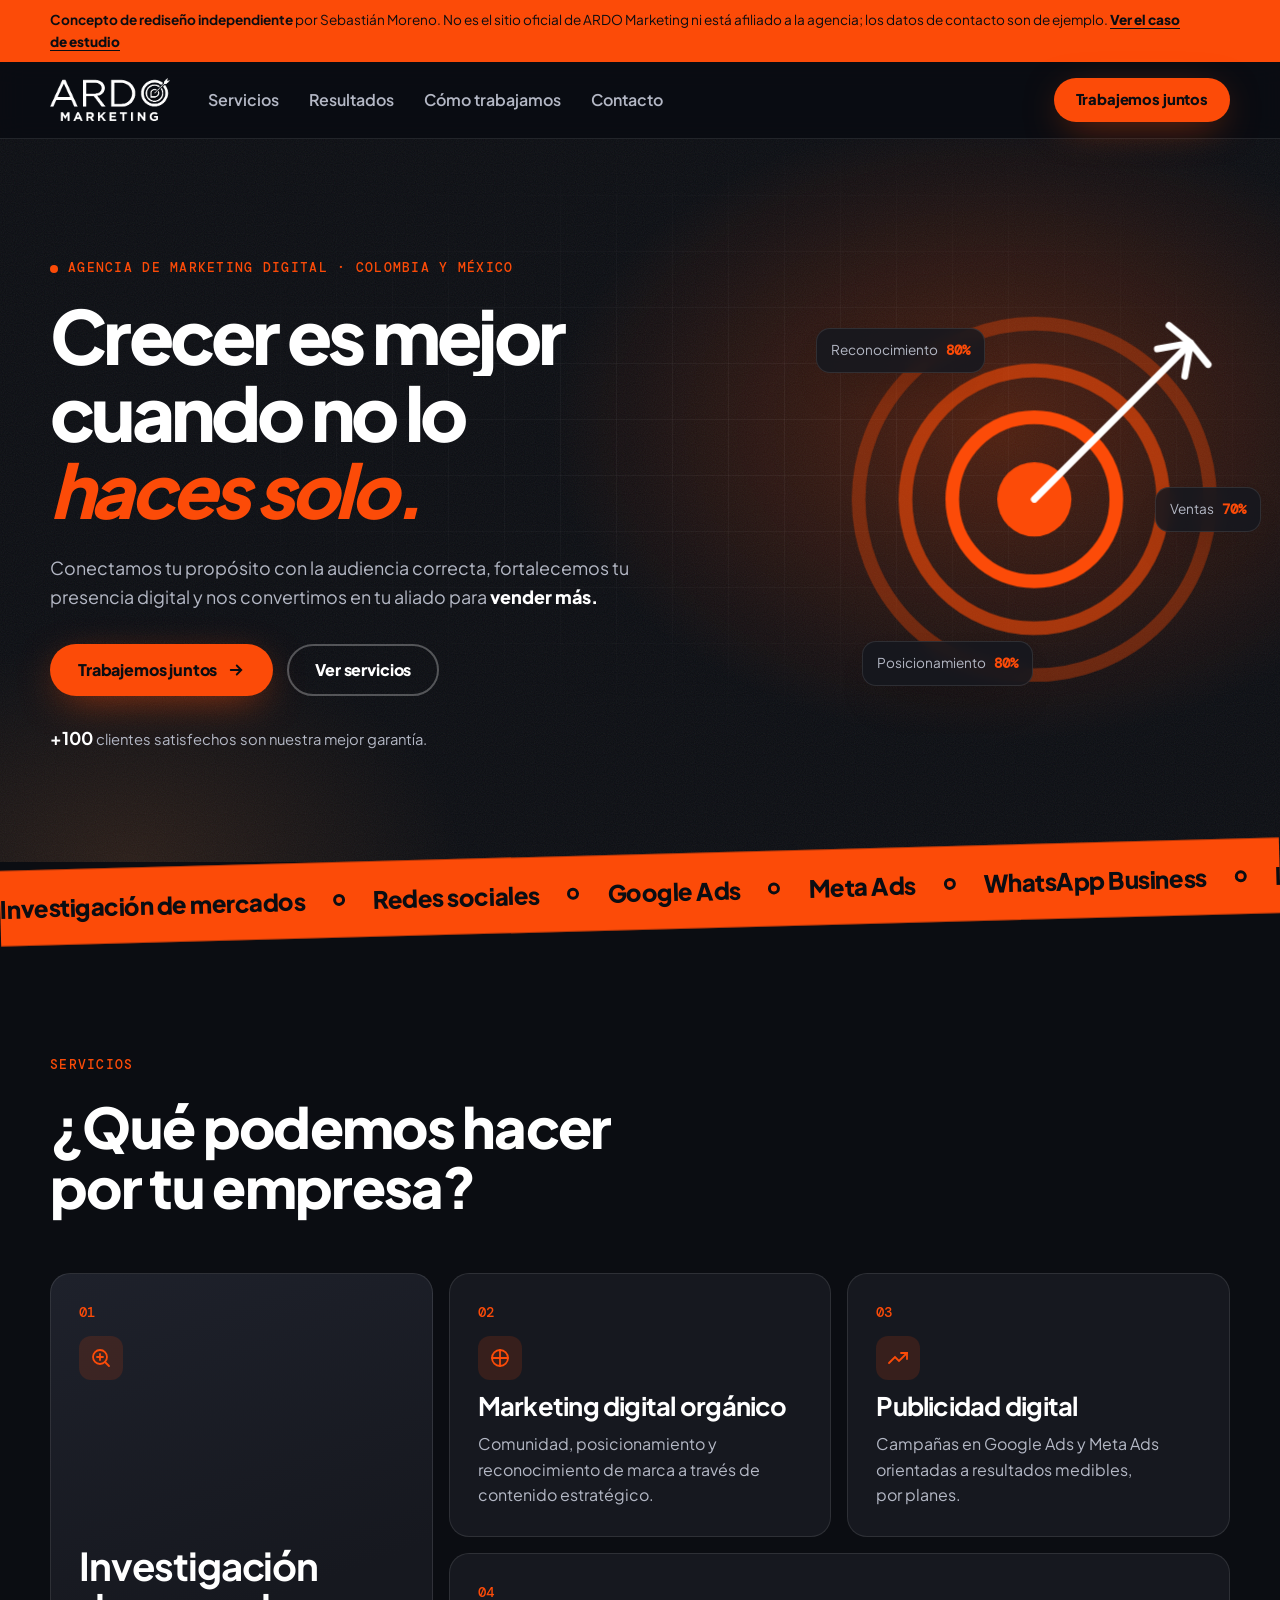
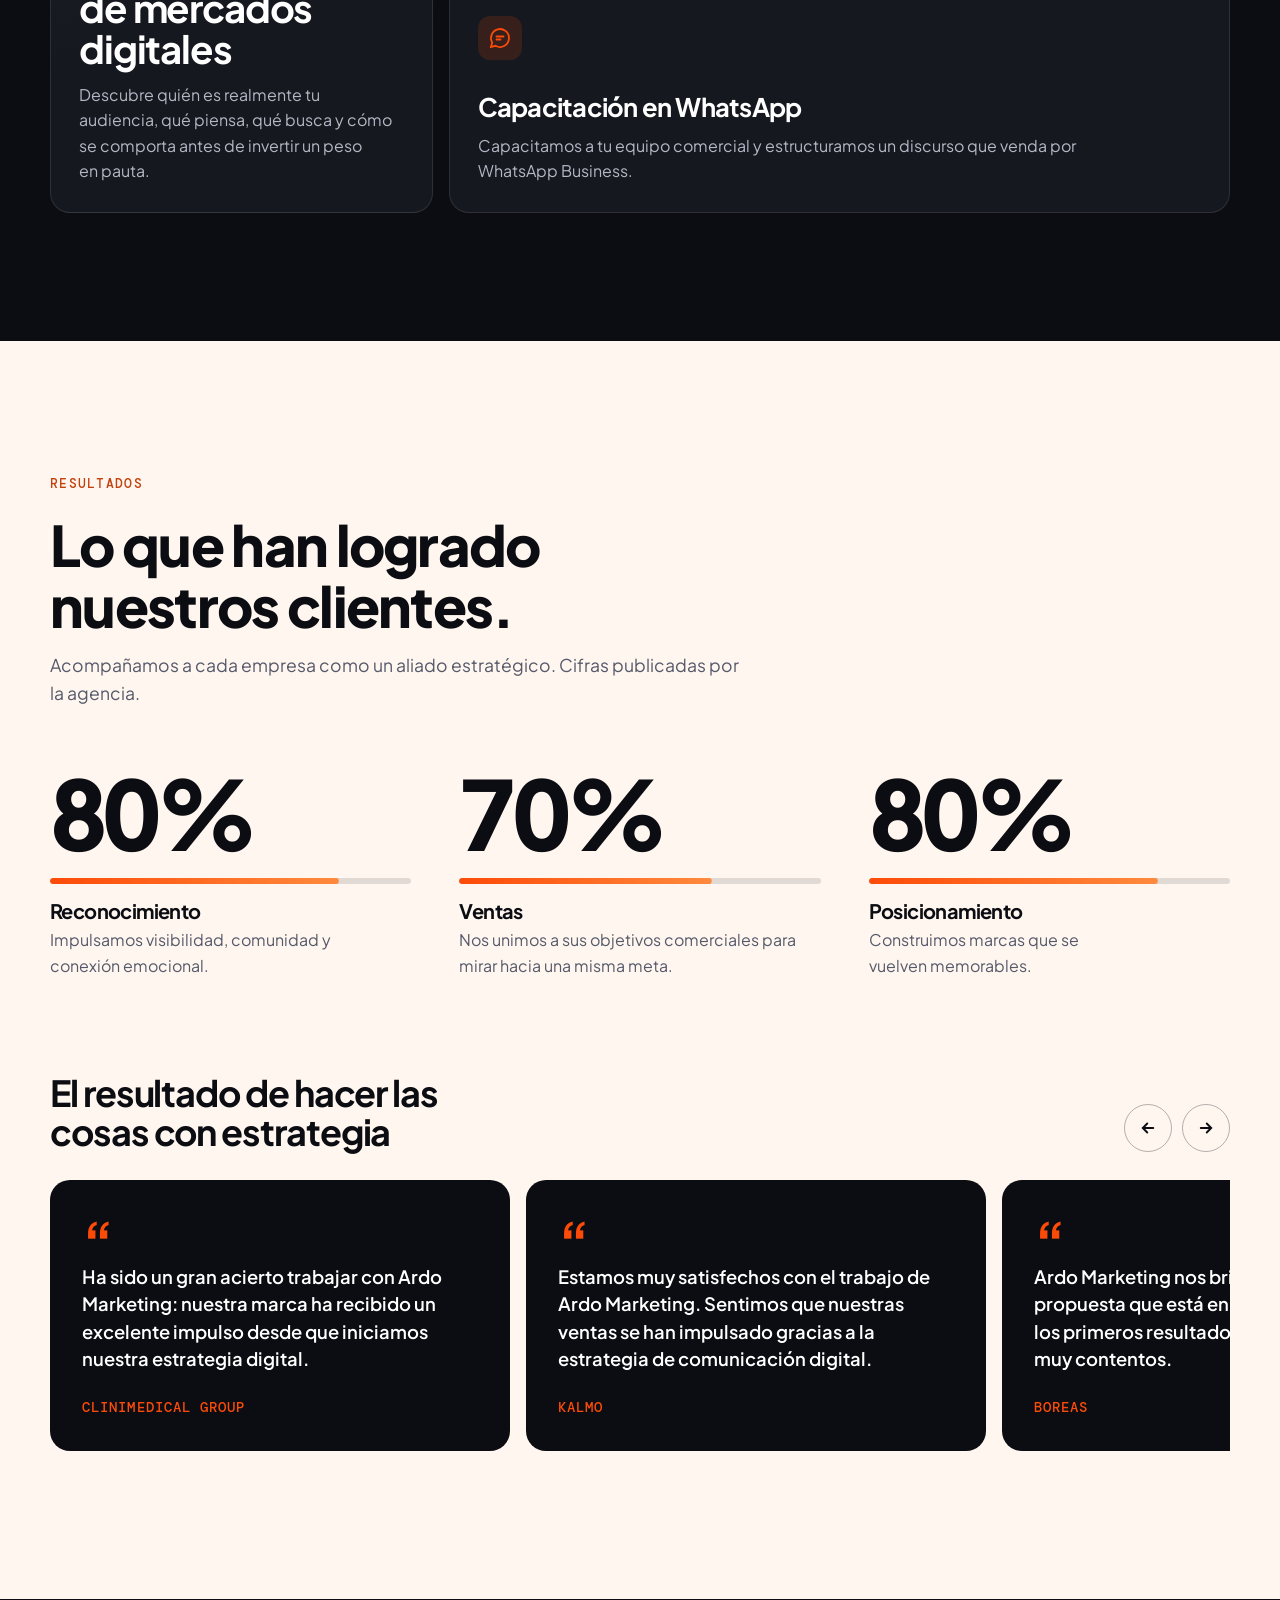
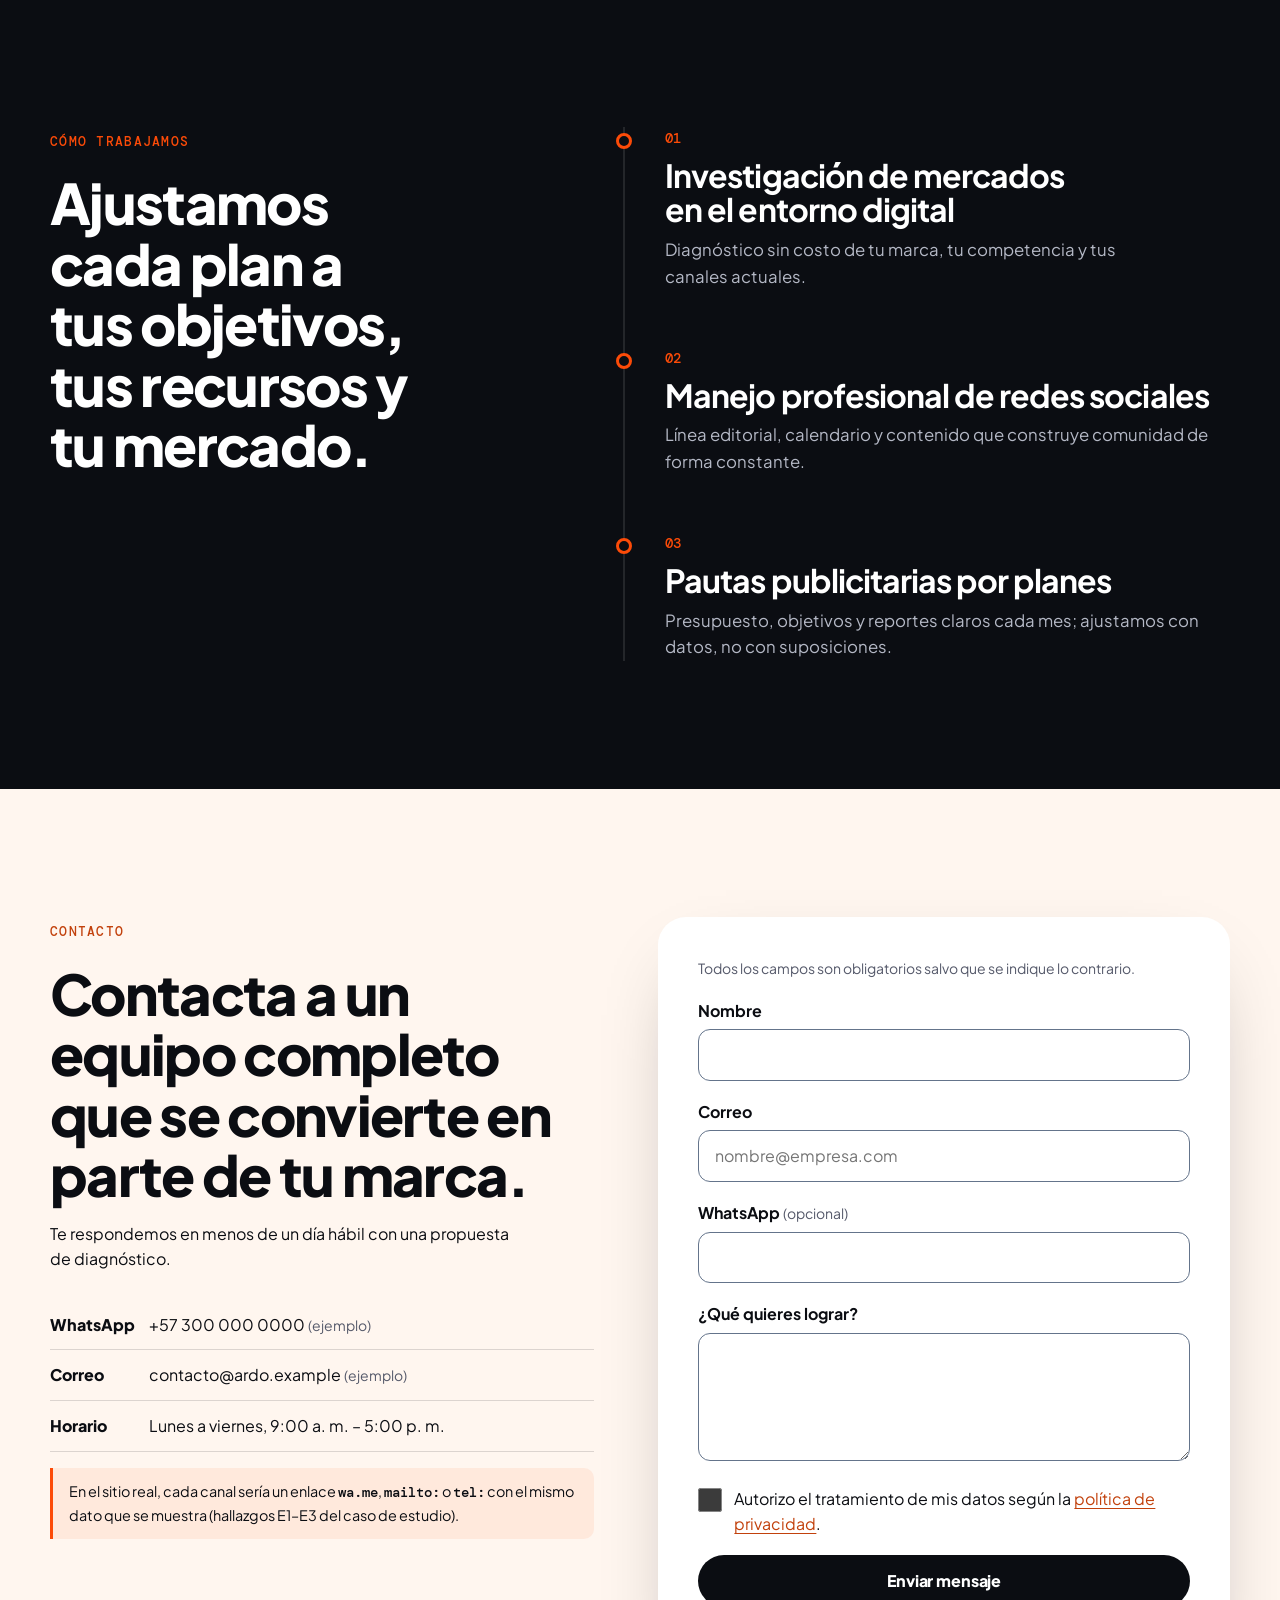
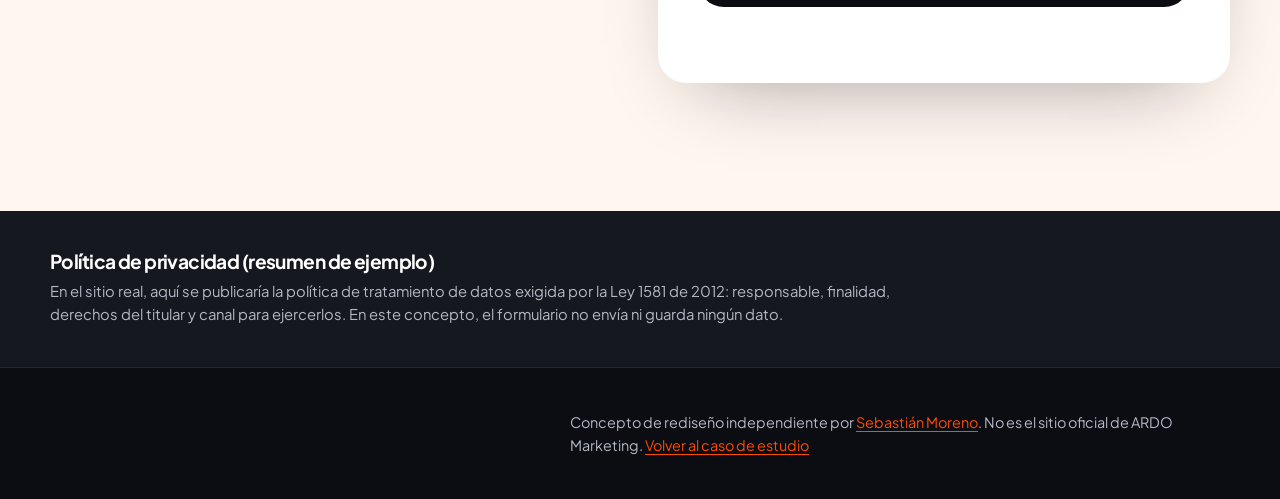
==== ardo-rediseno/index.html @ d3f02a5a "feat: concepto de rediseño de ARDO Marketing con movimiento e interacciones Nueva página ardo-redise" ====
<!DOCTYPE html>
<html lang="es">
<head>
  <meta charset="UTF-8">
  <meta http-equiv="Content-Security-Policy" content="default-src 'self'; script-src 'self'; style-src 'self'; img-src 'self' data:; font-src 'self'; connect-src 'self'; form-action 'none'; object-src 'none'; base-uri 'self'; upgrade-insecure-requests">
  <meta name="viewport" content="width=device-width, initial-scale=1.0">
  <!-- Concepto de portafolio: no debe aparecer en buscadores como si fuera el sitio de la agencia -->
  <meta name="robots" content="noindex, nofollow">
  <meta name="description" content="Concepto de rediseño independiente de la home de ARDO Marketing, creado por Sebastián Moreno como caso de estudio de conversión, móvil y accesibilidad. No es el sitio oficial.">
  <meta name="theme-color" content="#0b0d12">
  <meta name="color-scheme" content="dark">
  <title>Concepto de rediseño · ARDO Marketing — caso de estudio</title>
  <link rel="icon" href="data:image/svg+xml,%3Csvg xmlns='http://www.w3.org/2000/svg' viewBox='0 0 32 32'%3E%3Crect width='32' height='32' rx='8' fill='%23fc4b08'/%3E%3Ccircle cx='16' cy='16' r='9' fill='none' stroke='%230b0d12' stroke-width='3'/%3E%3Ccircle cx='16' cy='16' r='3' fill='%230b0d12'/%3E%3C/svg%3E">
  <link rel="preload" href="../fonts/plus-jakarta-sans-latin-var.woff2" as="font" type="font/woff2" crossorigin>
  <link rel="stylesheet" href="estilos.min.css">
</head>
<body>
  <a class="skip-link" href="#contenido">Saltar al contenido</a>
  <div class="progreso" aria-hidden="true"></div>

  <!-- Aviso: deja claro desde el primer vistazo qué es esta página -->
  <aside class="aviso" aria-label="Aviso sobre esta página">
    <p>
      <strong>Concepto de rediseño independiente</strong> por Sebastián Moreno. No es el sitio oficial de ARDO Marketing ni está afiliado a la agencia; los datos de contacto son de ejemplo.
      <a href="../#caso-ardo">Ver el caso de estudio</a>
    </p>
  </aside>

  <header class="cabecera">
    <div class="contenedor cabecera-fila">
      <a class="marca" href="#inicio">
        <img src="img/logo-blanco.webp" width="120" height="44" alt="ARDO Marketing, ir al inicio">
      </a>
      <nav aria-label="Principal">
        <ul class="nav-lista">
          <li><a href="#servicios">Servicios</a></li>
          <li><a href="#resultados">Resultados</a></li>
          <li><a href="#proceso">Cómo trabajamos</a></li>
          <li><a href="#contacto">Contacto</a></li>
        </ul>
      </nav>
      <a class="boton boton-marca boton-sm cabecera-cta magnetico" href="#contacto">Trabajemos juntos</a>
    </div>
  </header>

  <main id="contenido">
    <!-- HERO: HTML real (antes: slider de escritorio escalado con un CTA de 65 × 11 px) -->
    <section class="hero" id="inicio" aria-labelledby="hero-titulo">
      <div class="hero-grano" aria-hidden="true"></div>
      <div class="contenedor hero-rejilla">
        <div class="hero-copia">
          <p class="etiqueta"><span class="punto" aria-hidden="true"></span> Agencia de marketing digital · Colombia y México</p>
          <h1 id="hero-titulo" class="hero-titulo">
            <span class="linea"><span>Crecer es mejor</span></span>
            <span class="linea"><span>cuando no lo</span></span>
            <span class="linea"><span class="acento">haces solo.</span></span>
          </h1>
          <p class="hero-texto">
            Conectamos tu propósito con la audiencia correcta, fortalecemos tu presencia digital y nos convertimos en tu aliado para
            <span class="rotador" aria-hidden="true"><span class="rotador-pista"><span>vender más.</span><span>ser visible.</span><span>ser memorable.</span><span>vender más.</span></span></span><span class="visually-hidden">vender más, ser visible y ser memorable.</span>
          </p>
          <div class="hero-acciones">
            <a class="boton boton-marca magnetico" href="#contacto" data-cta="hero">
              Trabajemos juntos
              <svg aria-hidden="true" width="18" height="18" viewBox="0 0 24 24" fill="none" stroke="currentColor" stroke-width="2.5" stroke-linecap="round"><path d="M5 12h14M13 6l6 6-6 6"/></svg>
            </a>
            <a class="boton boton-fantasma" href="#servicios">Ver servicios</a>
          </div>
          <p class="hero-prueba"><strong>+100</strong> clientes satisfechos son nuestra mejor garantía.</p>
        </div>

        <!-- Diana del logo: la flecha llega al centro al cargar; se inclina con el cursor -->
        <div class="diana" aria-hidden="true">
          <svg viewBox="0 0 400 400" class="diana-svg">
            <circle class="anillo a1" cx="200" cy="200" r="180"/>
            <circle class="anillo a2" cx="200" cy="200" r="132"/>
            <circle class="anillo a3" cx="200" cy="200" r="84"/>
            <circle class="centro" cx="200" cy="200" r="38"/>
            <g class="flecha">
              <line x1="200" y1="200" x2="360" y2="40"/>
              <path d="M360 40 l-6 34 m6-34 l-34 6 M338 22 l22 18 M378 62 l-18-22"/>
            </g>
            <circle class="impacto" cx="200" cy="200" r="38"/>
          </svg>
          <div class="chip chip-1">Reconocimiento <b>80%</b></div>
          <div class="chip chip-2">Ventas <b>70%</b></div>
          <div class="chip chip-3">Posicionamiento <b>80%</b></div>
        </div>
      </div>
    </section>

    <!-- Cinta en movimiento: el contenido real está en la lista de servicios; esta cinta es decorativa -->
    <div class="cinta" aria-hidden="true">
      <div class="cinta-pista">
        <span>Investigación de mercados</span><span>Redes sociales</span><span>Google Ads</span><span>Meta Ads</span><span>WhatsApp Business</span><span>Posicionamiento de marca</span>
        <span>Investigación de mercados</span><span>Redes sociales</span><span>Google Ads</span><span>Meta Ads</span><span>WhatsApp Business</span><span>Posicionamiento de marca</span>
      </div>
    </div>

    <!-- SERVICIOS: bento con foco que sigue al cursor -->
    <section class="seccion" id="servicios" aria-labelledby="servicios-titulo">
      <div class="contenedor">
        <div class="seccion-cabeza">
          <p class="etiqueta">Servicios</p>
          <h2 id="servicios-titulo">¿Qué podemos hacer por tu empresa?</h2>
        </div>
        <ul class="bento">
          <li class="tarjeta tarjeta-grande foco">
            <span class="tarjeta-num">01</span>
            <svg class="tarjeta-icono" aria-hidden="true" viewBox="0 0 24 24" fill="none" stroke="currentColor" stroke-width="1.8" stroke-linecap="round"><circle cx="11" cy="11" r="7"/><path d="m20 20-4-4M8 11h6M11 8v6"/></svg>
            <h3>Investigación de mercados digitales</h3>
            <p>Descubre quién es realmente tu audiencia, qué piensa, qué busca y cómo se comporta antes de invertir un peso en pauta.</p>
          </li>
          <li class="tarjeta foco">
            <span class="tarjeta-num">02</span>
            <svg class="tarjeta-icono" aria-hidden="true" viewBox="0 0 24 24" fill="none" stroke="currentColor" stroke-width="1.8" stroke-linecap="round"><path d="M4 12a8 8 0 1 0 16 0 8 8 0 0 0-16 0"/><path d="M12 4v16M4 12h16"/></svg>
            <h3>Marketing digital orgánico</h3>
            <p>Comunidad, posicionamiento y reconocimiento de marca a través de contenido estratégico.</p>
          </li>
          <li class="tarjeta foco">
            <span class="tarjeta-num">03</span>
            <svg class="tarjeta-icono" aria-hidden="true" viewBox="0 0 24 24" fill="none" stroke="currentColor" stroke-width="1.8" stroke-linecap="round"><path d="M3 17l6-6 4 4 8-8"/><path d="M15 7h6v6"/></svg>
            <h3>Publicidad digital</h3>
            <p>Campañas en Google Ads y Meta Ads orientadas a resultados medibles, por planes.</p>
          </li>
          <li class="tarjeta tarjeta-ancha foco">
            <span class="tarjeta-num">04</span>
            <svg class="tarjeta-icono" aria-hidden="true" viewBox="0 0 24 24" fill="none" stroke="currentColor" stroke-width="1.8" stroke-linecap="round"><path d="M21 12a9 9 0 0 1-13.5 7.8L3 21l1.2-4.5A9 9 0 1 1 21 12z"/><path d="M8.5 10.5h7M8.5 13.5h4"/></svg>
            <h3>Capacitación en WhatsApp</h3>
            <p>Capacitamos a tu equipo comercial y estructuramos un discurso que venda por WhatsApp Business.</p>
          </li>
        </ul>
      </div>
    </section>

    <!-- RESULTADOS: cifras que publica la agencia, con contador y barra -->
    <section class="seccion seccion-clara" id="resultados" aria-labelledby="resultados-titulo">
      <div class="contenedor">
        <div class="seccion-cabeza">
          <p class="etiqueta etiqueta-oscura">Resultados</p>
          <h2 id="resultados-titulo">Lo que han logrado nuestros clientes.</h2>
          <p class="seccion-intro">Acompañamos a cada empresa como un aliado estratégico. Cifras publicadas por la agencia.</p>
        </div>
        <ul class="cifras">
          <li class="cifra">
            <span class="cifra-valor"><span class="contador" data-hasta="80">80</span>%</span>
            <span class="barra" aria-hidden="true"><span class="barra-relleno b80"></span></span>
            <h3>Reconocimiento</h3>
            <p>Impulsamos visibilidad, comunidad y conexión emocional.</p>
          </li>
          <li class="cifra">
            <span class="cifra-valor"><span class="contador" data-hasta="70">70</span>%</span>
            <span class="barra" aria-hidden="true"><span class="barra-relleno b70"></span></span>
            <h3>Ventas</h3>
            <p>Nos unimos a sus objetivos comerciales para mirar hacia una misma meta.</p>
          </li>
          <li class="cifra">
            <span class="cifra-valor"><span class="contador" data-hasta="80">80</span>%</span>
            <span class="barra" aria-hidden="true"><span class="barra-relleno b80"></span></span>
            <h3>Posicionamiento</h3>
            <p>Construimos marcas que se vuelven memorables.</p>
          </li>
        </ul>

        <div class="testimonios-cabeza">
          <h3 id="testimonios-titulo">El resultado de hacer las cosas con estrategia</h3>
          <div class="carrusel-controles">
            <button class="boton-circulo" type="button" data-carrusel="-1" aria-controls="testimonios" aria-label="Testimonio anterior">
              <svg aria-hidden="true" width="18" height="18" viewBox="0 0 24 24" fill="none" stroke="currentColor" stroke-width="2.5" stroke-linecap="round"><path d="M19 12H5M11 6l-6 6 6 6"/></svg>
            </button>
            <button class="boton-circulo" type="button" data-carrusel="1" aria-controls="testimonios" aria-label="Testimonio siguiente">
              <svg aria-hidden="true" width="18" height="18" viewBox="0 0 24 24" fill="none" stroke="currentColor" stroke-width="2.5" stroke-linecap="round"><path d="M5 12h14M13 6l6 6-6 6"/></svg>
            </button>
          </div>
        </div>
        <ul class="testimonios" id="testimonios" tabindex="0" aria-labelledby="testimonios-titulo">
          <li class="testimonio">
            <blockquote>
              <p>Ha sido un gran acierto trabajar con Ardo Marketing: nuestra marca ha recibido un excelente impulso desde que iniciamos nuestra estrategia digital.</p>
            </blockquote>
            <p class="testimonio-autor">Clinimedical Group</p>
          </li>
          <li class="testimonio">
            <blockquote>
              <p>Estamos muy satisfechos con el trabajo de Ardo Marketing. Sentimos que nuestras ventas se han impulsado gracias a la estrategia de comunicación digital.</p>
            </blockquote>
            <p class="testimonio-autor">Kalmo</p>
          </li>
          <li class="testimonio">
            <blockquote>
              <p>Ardo Marketing nos brindó una excelente propuesta que está en ejecución, y los primeros resultados nos dejan muy contentos.</p>
            </blockquote>
            <p class="testimonio-autor">Boreas</p>
          </li>
        </ul>
      </div>
    </section>

    <!-- PROCESO: título fijo y pasos que se encienden al avanzar -->
    <section class="seccion" id="proceso" aria-labelledby="proceso-titulo">
      <div class="contenedor proceso-rejilla">
        <div class="proceso-fijo">
          <p class="etiqueta">Cómo trabajamos</p>
          <h2 id="proceso-titulo">Ajustamos cada plan a tus objetivos, tus recursos y tu mercado.</h2>
        </div>
        <ol class="pasos">
          <li class="paso">
            <span class="paso-num" aria-hidden="true">01</span>
            <h3>Investigación de mercados en el entorno digital</h3>
            <p>Diagnóstico sin costo de tu marca, tu competencia y tus canales actuales.</p>
          </li>
          <li class="paso">
            <span class="paso-num" aria-hidden="true">02</span>
            <h3>Manejo profesional de redes sociales</h3>
            <p>Línea editorial, calendario y contenido que construye comunidad de forma constante.</p>
          </li>
          <li class="paso">
            <span class="paso-num" aria-hidden="true">03</span>
            <h3>Pautas publicitarias por planes</h3>
            <p>Presupuesto, objetivos y reportes claros cada mes; ajustamos con datos, no con suposiciones.</p>
          </li>
        </ol>
      </div>
    </section>

    <!-- CONTACTO: formulario accesible, consentimiento SIN premarcar y enlace a la política -->
    <section class="seccion contacto" id="contacto" aria-labelledby="contacto-titulo">
      <div class="contenedor contacto-rejilla">
        <div>
          <p class="etiqueta etiqueta-oscura">Contacto</p>
          <h2 id="contacto-titulo">Contacta a un equipo completo que se convierte en parte de tu marca.</h2>
          <p>Te respondemos en menos de un día hábil con una propuesta de diagnóstico.</p>
          <ul class="canales">
            <li><span class="canal-etiqueta">WhatsApp</span> +57 300 000 0000 <span class="ejemplo">(ejemplo)</span></li>
            <li><span class="canal-etiqueta">Correo</span> contacto@ardo.example <span class="ejemplo">(ejemplo)</span></li>
            <li><span class="canal-etiqueta">Horario</span> Lunes a viernes, 9:00 a. m. – 5:00 p. m.</li>
          </ul>
          <p class="nota-demo">
            En el sitio real, cada canal sería un enlace <code>wa.me</code>, <code>mailto:</code> o <code>tel:</code>
            con el mismo dato que se muestra (hallazgos E1–E3 del caso de estudio).
          </p>
        </div>

        <form class="formulario" id="formulario" novalidate aria-describedby="form-nota">
          <p class="form-nota" id="form-nota">Todos los campos son obligatorios salvo que se indique lo contrario.</p>

          <div class="campo">
            <label for="nombre">Nombre</label>
            <input id="nombre" name="nombre" type="text" autocomplete="name" required>
          </div>

          <div class="campo">
            <label for="correo">Correo</label>
            <input id="correo" name="correo" type="email" autocomplete="email" required placeholder="nombre@empresa.com" aria-describedby="correo-error">
            <p class="error" id="correo-error" hidden>Escribe un correo válido, por ejemplo nombre@empresa.com.</p>
          </div>

          <div class="campo">
            <label for="whatsapp">WhatsApp <span class="opcional">(opcional)</span></label>
            <input id="whatsapp" name="whatsapp" type="tel" autocomplete="tel" inputmode="tel">
          </div>

          <div class="campo">
            <label for="mensaje">¿Qué quieres lograr?</label>
            <textarea id="mensaje" name="mensaje" rows="4" required></textarea>
          </div>

          <div class="campo campo-casilla">
            <input id="consentimiento" name="consentimiento" type="checkbox" required aria-describedby="consentimiento-error">
            <label for="consentimiento">
              Autorizo el tratamiento de mis datos según la <a href="#privacidad">política de privacidad</a>.
            </label>
            <p class="error" id="consentimiento-error" hidden>Necesitamos tu autorización para responderte.</p>
          </div>

          <button class="boton boton-oscuro boton-ancho" type="submit">Enviar mensaje</button>
          <p class="form-estado" id="form-estado" role="status" aria-live="polite"></p>
        </form>
      </div>
    </section>

    <section class="privacidad" id="privacidad" aria-labelledby="privacidad-titulo">
      <div class="contenedor">
        <h2 id="privacidad-titulo">Política de privacidad (resumen de ejemplo)</h2>
        <p>
          En el sitio real, aquí se publicaría la política de tratamiento de datos exigida por la Ley 1581 de 2012:
          responsable, finalidad, derechos del titular y canal para ejercerlos. En este concepto, el formulario no envía ni guarda ningún dato.
        </p>
      </div>
    </section>
  </main>

  <footer class="pie">
    <div class="contenedor pie-rejilla">
      <img src="img/logo-naranja.webp" width="140" height="51" alt="ARDO Marketing" loading="lazy">
      <p>
        Concepto de rediseño independiente por <a href="../">Sebastián Moreno</a>. No es el sitio oficial de ARDO Marketing.
        <a href="../#caso-ardo">Volver al caso de estudio</a>
      </p>
    </div>
  </footer>

  <!-- Barra de contacto fija en móvil: el CTA siempre a un pulgar de distancia -->
  <aside class="barra-movil" aria-label="Contacto rápido">
    <a class="boton boton-marca boton-ancho" href="#contacto">Trabajemos juntos</a>
  </aside>

  <script src="demo.js" defer></script>
</body>
</html>
---- ardo-rediseno/estilos.min.css ----
@font-face{font-family:Plus Jakarta Sans;font-style:normal;font-weight:400 800;font-display:swap;src:url(../fonts/plus-jakarta-sans-latin-var.woff2)format("woff2")}@font-face{font-family:DM Mono;font-style:normal;font-weight:500;font-display:swap;src:url(../fonts/dm-mono-latin-500.woff2)format("woff2")}:root{--tinta:#0b0d12;--panel:#16181f;--panel-2:#1e212b;--linea:#ffffff1a;--blanco:#fff;--gris:#b4b8c5;--naranja:#fc4b08;--naranja-2:#ff8a3d;--crema:#fff6ef;--gris-crema:#55596a;--naranja-crema:#c2410c;--error:#fca5a5;--error-claro:#b91c1c;--radio:20px;--ease:cubic-bezier(.2, .8, .2, 1);--sans:"Plus Jakarta Sans", system-ui, -apple-system, "Segoe UI", Roboto, sans-serif;--mono:"DM Mono", ui-monospace, monospace;color-scheme:dark}*,:before,:after{box-sizing:border-box}[hidden]{display:none!important}html{scroll-behavior:smooth;-webkit-font-smoothing:antialiased;scroll-padding-top:88px}body{background:var(--tinta);color:var(--blanco);font-family:var(--sans);margin:0;font-size:1rem;line-height:1.6}h1,h2,h3{letter-spacing:-.03em;text-wrap:balance;margin:0;line-height:1.08}p,li,blockquote{text-wrap:pretty}a{color:var(--naranja);text-underline-offset:3px}img{max-width:100%;height:auto;display:block}:focus-visible{outline:3px solid var(--naranja-2);outline-offset:3px}::selection{background:var(--naranja);color:var(--tinta)}main{overflow-x:clip}.contenedor{width:min(1180px,100% - 40px);margin-inline:auto}.visually-hidden{clip:rect(0 0 0 0);white-space:nowrap;width:1px;height:1px;position:absolute;overflow:hidden}.skip-link{z-index:100;background:var(--naranja);color:var(--tinta);border-radius:8px;padding:10px 16px;font-weight:700;position:absolute;top:-100px;left:12px}.skip-link:focus{top:12px}.progreso{z-index:70;background:linear-gradient(90deg, var(--naranja), var(--naranja-2));transform-origin:0;pointer-events:none;height:3px;position:fixed;inset:0 0 auto;transform:scaleX(0)}.aviso{background:var(--naranja);color:var(--tinta);font-size:.85rem}.aviso p{width:min(1180px,100% - 40px);margin:0 auto;padding:9px 0}.aviso a{color:var(--tinta);font-weight:800}.boton{min-height:52px;font:inherit;letter-spacing:-.01em;cursor:pointer;transition:background-color .2s ease, color .2s ease, border-color .2s ease, translate .35s var(--ease), scale .15s ease;border:2px solid #0000;border-radius:999px;justify-content:center;align-items:center;gap:10px;padding:0 26px;font-weight:800;text-decoration:none;display:inline-flex}.boton svg{transition:translate .25s var(--ease)}.boton:hover svg{translate:4px}.boton:active{scale:.97}.boton-sm{min-height:44px;padding:0 20px;font-size:.925rem}.boton-marca{background:var(--naranja);color:var(--tinta);box-shadow:0 10px 40px -12px #fc4b08b3}.boton-marca:hover{background:var(--naranja-2)}.boton-fantasma{color:var(--blanco);border-color:#ffffff47}.boton-fantasma:hover{border-color:var(--blanco);background:#ffffff0f}.boton-oscuro{background:var(--tinta);color:var(--blanco)}.boton-oscuro:hover{background:var(--panel-2)}.boton-ancho{width:100%}.boton-circulo{width:48px;height:48px;color:var(--tinta);cursor:pointer;background:0 0;border:1.5px solid #0b0d124d;border-radius:50%;place-items:center;transition:background-color .2s,color .2s;display:grid}.boton-circulo:hover{background:var(--tinta);color:var(--blanco)}.cabecera{z-index:60;border-bottom:1px solid var(--linea);backdrop-filter:blur(14px)saturate(1.4);background:#0b0d12b8;position:sticky;top:0}.cabecera-fila{align-items:center;gap:24px;min-height:76px;display:flex}.marca img{width:120px}.nav-lista{gap:2px;margin:0;padding:0;list-style:none;display:flex}.nav-lista a{min-height:44px;color:var(--gris);align-items:center;padding:0 14px;font-weight:600;text-decoration:none;transition:color .2s;display:inline-flex;position:relative}.nav-lista a:after{content:"";background:var(--naranja);height:2px;transition:scale .3s var(--ease);position:absolute;inset:auto 14px 8px;scale:0 1}.nav-lista a:hover{color:var(--blanco)}.nav-lista a:hover:after{scale:1}.cabecera-cta{margin-left:auto}.hero{isolation:isolate;padding-block:clamp(56px,9vw,120px) clamp(64px,9vw,110px);position:relative;overflow:hidden}.hero:before{content:"";z-index:-2;background:radial-gradient(40rem 28rem at 78% 40%,#fc4b0847,#0000 70%),radial-gradient(30rem 20rem at 10% 100%,#ff8a3d1f,#0000 70%);position:absolute;inset:0}.hero:after{content:"";z-index:-1;background-image:linear-gradient(#ffffff0d 1px,#0000 1px),linear-gradient(90deg,#ffffff0d 1px,#0000 1px);background-size:56px 56px;position:absolute;inset:0;mask-image:radial-gradient(70% 60% at 60% 40%,#000,#0000 75%)}.hero-grano{z-index:-1;opacity:.08;pointer-events:none;background-image:url("data:image/svg+xml,%3Csvg xmlns='http://www.w3.org/2000/svg' width='160' height='160'%3E%3Cfilter id='n'%3E%3CfeTurbulence type='fractalNoise' baseFrequency='0.9' numOctaves='2' stitchTiles='stitch'/%3E%3C/filter%3E%3Crect width='100%25' height='100%25' filter='url(%23n)'/%3E%3C/svg%3E");position:absolute;inset:0}.hero-rejilla{grid-template-columns:1.3fr .7fr;align-items:center;gap:clamp(32px,5vw,72px);display:grid}.etiqueta{font-family:var(--mono);letter-spacing:.1em;text-transform:uppercase;color:var(--naranja);align-items:center;gap:10px;margin:0 0 20px;font-size:.8rem;font-weight:500;display:inline-flex}.etiqueta-oscura{color:var(--naranja-crema)}.punto{background:var(--naranja);border-radius:50%;width:8px;height:8px;box-shadow:0 0 #fc4b0899}.hero-titulo{letter-spacing:-.05em;margin-bottom:24px;font-size:clamp(2.6rem,5.8vw,5.1rem);font-weight:800;line-height:.98}.hero-titulo .linea{padding-bottom:.06em;display:block;overflow:hidden}.hero-titulo .linea>span{display:inline-block}.acento{color:var(--naranja);padding-right:.08em;font-style:italic}.hero-texto{max-width:50ch;color:var(--gris);margin:0 0 32px;font-size:clamp(1.05rem,1.4vw,1.2rem)}.rotador{vertical-align:bottom;height:1.6em;color:var(--blanco);font-weight:800;display:inline-block;overflow:hidden}.rotador-pista{flex-direction:column;display:flex}.rotador-pista>span{height:1.6em;display:block}.hero-acciones{flex-wrap:wrap;gap:14px;margin-bottom:28px;display:flex}.hero-prueba{color:var(--gris);margin:0;font-size:.925rem}.hero-prueba strong{color:var(--blanco);font-size:1.1rem}.diana{aspect-ratio:1;width:min(100%,440px);transform:perspective(900px) rotateX(var(--inclina-x,0deg)) rotateY(var(--inclina-y,0deg));transition:transform .4s var(--ease);margin-inline:auto;position:relative}.diana-svg{width:100%;height:100%;overflow:visible}.anillo,.centro{fill:none;stroke-width:14px}.a1{stroke:#fc4b0859}.a2{stroke:#fc4b0899}.a3{stroke:var(--naranja)}.centro{fill:var(--naranja);stroke:none}.flecha{stroke:var(--blanco);stroke-width:7px;stroke-linecap:round;fill:none}.impacto{fill:none;stroke:var(--naranja-2);stroke-width:3px;opacity:0;transform-origin:200px 200px}.chip{border:1px solid var(--linea);backdrop-filter:blur(8px);color:var(--gris);white-space:nowrap;background:#16181fdb;border-radius:14px;padding:10px 14px;font-size:.85rem;position:absolute;box-shadow:0 20px 40px -20px #000c}.chip b{color:var(--naranja);font-family:var(--mono);margin-left:6px}.chip-1{top:6%;left:-6%}.chip-2{top:46%;right:-8%}.chip-3{bottom:4%;left:6%}.cinta{background:var(--naranja);color:var(--tinta);z-index:2;border-block:1px solid #0b0d124d;margin-block:-8px;padding-block:18px;position:relative;overflow:hidden;rotate:-1.5deg}.cinta-pista{width:max-content;display:flex}.cinta-pista span{letter-spacing:-.02em;white-space:nowrap;align-items:center;gap:28px;padding-right:28px;font-size:clamp(1.1rem,2vw,1.5rem);font-weight:800;display:inline-flex}.cinta-pista span:after{content:"";border:3px solid var(--tinta);border-radius:50%;width:12px;height:12px}.seccion{padding-block:clamp(72px,10vw,128px)}.seccion-cabeza{max-width:760px;margin-bottom:clamp(36px,5vw,56px)}.seccion h2{font-size:clamp(2rem,4.6vw,3.5rem);font-weight:800}.seccion-intro{color:var(--gris-crema);margin:16px 0 0;font-size:1.1rem}.seccion-clara,.contacto{background:var(--crema);color:var(--tinta)}.bento{grid-template-columns:repeat(3,1fr);gap:16px;margin:0;padding:0;list-style:none;display:grid}.tarjeta{border:1px solid var(--linea);border-radius:var(--radio);background:var(--panel);isolation:isolate;min-height:260px;transition:border-color .3s ease, translate .4s var(--ease);flex-direction:column;gap:12px;padding:28px;display:flex;position:relative;overflow:hidden}.foco:before{content:"";z-index:-1;background:radial-gradient(320px circle at var(--mx,50%) var(--my,0%), #fc4b0838, transparent 65%);opacity:0;transition:opacity .3s;position:absolute;inset:0}.foco:hover:before{opacity:1}.tarjeta:hover{border-color:#fc4b0880;translate:0 -4px}.tarjeta-grande{background:linear-gradient(160deg, var(--panel-2), var(--panel) 60%);grid-row:span 2}.tarjeta-ancha{grid-column:span 2}.tarjeta-num{font-family:var(--mono);color:var(--naranja);font-size:.85rem}.tarjeta-icono{width:44px;height:44px;color:var(--naranja);transition:rotate .4s var(--ease), scale .4s var(--ease);background:#fc4b0824;border-radius:12px;padding:10px}.tarjeta:hover .tarjeta-icono{rotate:-8deg;scale:1.08}.tarjeta h3{margin-top:auto;font-size:clamp(1.25rem,2vw,1.6rem)}.tarjeta-grande h3{font-size:clamp(1.6rem,3vw,2.4rem)}.tarjeta p{color:var(--gris);margin:0}.cifras{grid-template-columns:repeat(3,1fr);gap:clamp(24px,4vw,48px);margin:0 0 clamp(64px,8vw,96px);padding:0;list-style:none;display:grid}.cifra-valor{letter-spacing:-.05em;font-variant-numeric:tabular-nums;font-size:clamp(3.5rem,8vw,6rem);font-weight:800;line-height:1;display:block}.barra{background:#0b0d121f;border-radius:999px;height:6px;margin:18px 0 16px;display:block;overflow:hidden}.barra-relleno{border-radius:inherit;background:linear-gradient(90deg, var(--naranja), var(--naranja-2));transform-origin:0;height:100%;display:block}.b80{transform:scaleX(.8)}.b70{transform:scaleX(.7)}.cifra h3{margin-bottom:6px;font-size:1.25rem}.cifra p{color:var(--gris-crema);margin:0}.testimonios-cabeza{justify-content:space-between;align-items:end;gap:24px;margin-bottom:24px;display:flex}.testimonios-cabeza h3{max-width:20ch;font-size:clamp(1.5rem,3vw,2.25rem)}.carrusel-controles{gap:10px;display:flex}.testimonios{scroll-snap-type:x mandatory;scroll-behavior:smooth;scrollbar-width:thin;grid-auto-columns:min(460px,86%);grid-auto-flow:column;gap:16px;margin:0;padding:4px 4px 20px;list-style:none;display:grid;overflow-x:auto}.testimonio{border-radius:var(--radio);background:var(--tinta);color:var(--blanco);scroll-snap-align:start;flex-direction:column;justify-content:space-between;gap:24px;padding:32px;display:flex}.testimonio blockquote{margin:0;font-size:1.15rem;font-weight:600;line-height:1.5}.testimonio blockquote p{margin:0}.testimonio blockquote p:before{content:"“";height:.6em;color:var(--naranja);margin-bottom:12px;font-size:4rem;line-height:1;display:block}.testimonio-autor{font-family:var(--mono);letter-spacing:.08em;text-transform:uppercase;color:var(--naranja);margin:0;font-size:.85rem}.proceso-rejilla{grid-template-columns:.9fr 1.1fr;align-items:start;gap:clamp(32px,6vw,96px);display:grid}.proceso-fijo{position:sticky;top:120px}.pasos{border-left:2px solid var(--linea);margin:0;padding:0;list-style:none}.paso{padding:0 0 56px 40px;position:relative}.paso:last-child{padding-bottom:0}.paso:before{content:"";border:3px solid var(--naranja);background:var(--tinta);border-radius:50%;width:16px;height:16px;position:absolute;top:6px;left:-9px}.paso-num{font-family:var(--mono);color:var(--naranja);margin-bottom:8px;font-size:.9rem;display:block}.paso h3{margin-bottom:10px;font-size:clamp(1.4rem,2.6vw,2rem)}.paso p{max-width:46ch;color:var(--gris);margin:0;font-size:1.05rem}.contacto a{color:var(--naranja-crema)}.contacto-rejilla{grid-template-columns:1fr 1.05fr;align-items:start;gap:clamp(32px,5vw,72px);display:grid}.contacto-rejilla h2{margin-bottom:16px}.canales{margin:28px 0 16px;padding:0;list-style:none}.canales li{border-bottom:1px solid #0b0d1224;padding:12px 0}.canal-etiqueta{min-width:96px;font-weight:800;display:inline-block}.ejemplo,.opcional{color:var(--gris-crema);font-size:.875rem;font-weight:400}.nota-demo{border-left:3px solid var(--naranja);background:#fc4b0814;border-radius:0 10px 10px 0;padding:12px 16px;font-size:.9rem}.nota-demo code{font-family:var(--mono)}.formulario{background:var(--blanco);border-radius:28px;padding:clamp(24px,4vw,40px);box-shadow:0 30px 80px -40px #0b0d1273}.form-nota{color:var(--gris-crema);margin:0 0 18px;font-size:.875rem}.campo{margin-bottom:18px}.campo label{margin-bottom:6px;font-weight:700;display:block}.campo input:not([type=checkbox]),.campo textarea{background:var(--blanco);width:100%;min-height:50px;color:var(--tinta);font:inherit;border:1.5px solid #64748b;border-radius:12px;padding:12px 16px;transition:border-color .2s,box-shadow .2s}.campo input:focus-visible,.campo textarea:focus-visible{border-color:var(--tinta);outline:none;box-shadow:0 0 0 4px #fc4b0859}.campo [aria-invalid=true]{border-color:var(--error-claro)}.campo-casilla{grid-template-columns:auto 1fr;align-items:start;gap:4px 12px;display:grid}.campo-casilla input{width:24px;height:24px;accent-color:var(--tinta);margin:2px 0 0}.campo-casilla label{margin:0;font-weight:400}.campo-casilla .error{grid-column:2}.error{color:var(--error-claro);margin:6px 0 0;font-size:.875rem;font-weight:600}.form-estado{min-height:1.5em;margin:12px 0 0;font-weight:600}.privacidad{background:var(--panel);color:var(--gris);padding-block:40px;font-size:.925rem}.privacidad h2{color:var(--blanco);margin-bottom:8px;font-size:1.2rem}.privacidad p{max-width:78ch;margin:0}.pie{border-top:1px solid var(--linea);color:var(--gris);padding-block:40px;font-size:.9rem}.pie-rejilla{flex-wrap:wrap;justify-content:space-between;align-items:center;gap:20px;display:flex}.pie p{max-width:60ch;margin:0}.barra-movil{display:none}@media (width<=960px){.nav-lista{display:none}.hero-rejilla,.proceso-rejilla,.contacto-rejilla{grid-template-columns:1fr}.diana{width:min(78%,360px)}.proceso-fijo{position:static}.bento{grid-template-columns:1fr 1fr}.tarjeta-grande{grid-area:auto/span 2}.cifras{grid-template-columns:1fr}}@media (width<=640px){.cabecera-cta{display:none}.hero-acciones .boton{flex:100%}.bento{grid-template-columns:1fr}.tarjeta-grande,.tarjeta-ancha{grid-column:auto}.tarjeta{min-height:0}.chip-1{left:-4%}.chip-2{right:-4%}.testimonios-cabeza{flex-direction:column;align-items:start}.barra-movil{z-index:65;padding:10px 16px calc(10px + env(safe-area-inset-bottom));backdrop-filter:blur(12px);border-top:1px solid var(--linea);background:#0b0d12e6;display:block;position:fixed;inset:auto 0 0}.pie{padding-bottom:104px}}@media (prefers-reduced-motion:no-preference){.hero-titulo .linea>span{animation:subir .9s var(--ease) both}.hero-titulo .linea:nth-child(2)>span{animation-delay:80ms}.hero-titulo .linea:nth-child(3)>span{animation-delay:.16s}@keyframes subir{0%{transform:translateY(105%)}}.hero-texto,.hero-acciones,.hero-prueba{animation:aparecer-suave .8s var(--ease) .3s both}@keyframes aparecer-suave{0%{opacity:0;transform:translateY(16px)}}.rotador-pista{animation:rotar 7.5s var(--ease) infinite}@keyframes rotar{0%,26%{transform:translateY(0)}33%,59%{transform:translateY(-1.6em)}66%,92%{transform:translateY(-3.2em)}to{transform:translateY(-4.8em)}}.punto{animation:2s ease-out infinite latido}@keyframes latido{to{box-shadow:0 0 0 10px #fc4b0800}}.anillo{transform-origin:200px 200px;animation:anillo-entra .9s var(--ease) both}.a2{animation-delay:.1s}.a3{animation-delay:.2s}@keyframes anillo-entra{0%{opacity:0;transform:scale(.6)}}.flecha{animation:.7s cubic-bezier(.5,0,.75,0) .55s both flecha-vuela}@keyframes flecha-vuela{0%{opacity:0;transform:translate(180px,-180px)}to{opacity:1;transform:translate(0)}}.impacto{animation:.9s ease-out 1.25s both impacto}@keyframes impacto{0%{opacity:1;transform:scale(1)}to{opacity:0;transform:scale(4.6)}}.centro{transform-origin:200px 200px;animation:.35s ease-out 1.22s temblor}@keyframes temblor{50%{transform:scale(1.15)}}.chip{animation:chip-entra .7s var(--ease) both, flotar 6s ease-in-out 1.6s infinite alternate}.chip-1{animation-delay:1.3s,1.9s}.chip-2{animation-delay:1.45s,2.1s}.chip-3{animation-delay:1.6s,2.3s}@keyframes chip-entra{0%{opacity:0;transform:translateY(14px)scale(.92)}}@keyframes flotar{to{translate:0 -10px}}.cinta-pista{animation:28s linear infinite cinta}.cinta:hover .cinta-pista{animation-play-state:paused}@keyframes cinta{to{transform:translate(-50%)}}@supports (animation-timeline:view()){.progreso{animation:linear both progreso}body>.progreso{animation-timeline:scroll(root)}@keyframes progreso{to{transform:scaleX(1)}}.tarjeta,.cifra,.testimonio,.paso,.formulario{animation:linear both entrar}main :is(.tarjeta,.cifra,.testimonio,.paso,.formulario){animation-timeline:view();animation-range:entry 5% entry 70%}@keyframes entrar{0%{opacity:0;transform:translateY(40px)scale(.98)}}.barra-relleno{animation:linear both llenar}.barra .barra-relleno{animation-timeline:view();animation-range:entry 20% cover 45%}@keyframes llenar{0%{transform:scaleX(0)}}.paso:before{animation:linear both encender}.pasos .paso:before{animation-timeline:view();animation-range:cover 30% cover 50%}@keyframes encender{to{background:var(--naranja);box-shadow:0 0 0 8px #fc4b0833}}}}@media (prefers-reduced-motion:reduce){html,.testimonios{scroll-behavior:auto}*,:before,:after{transition-duration:.01ms!important}}
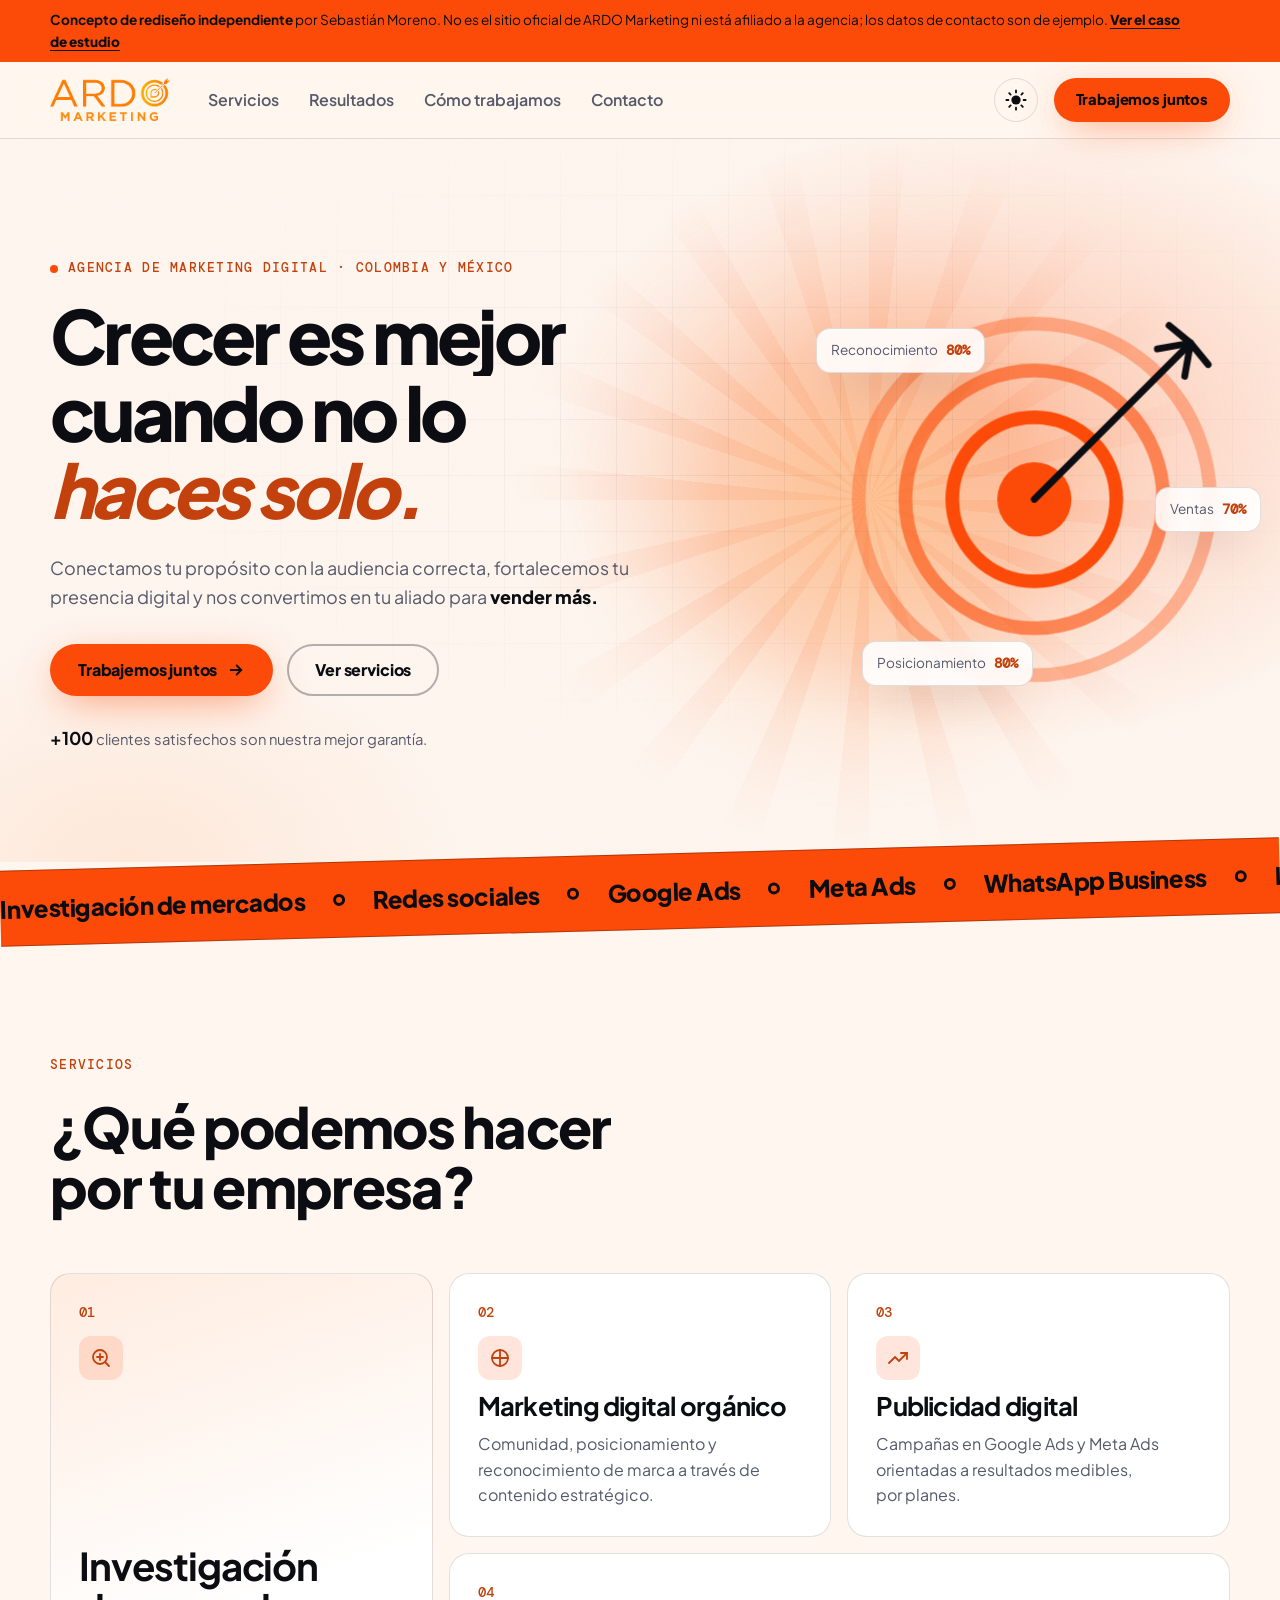
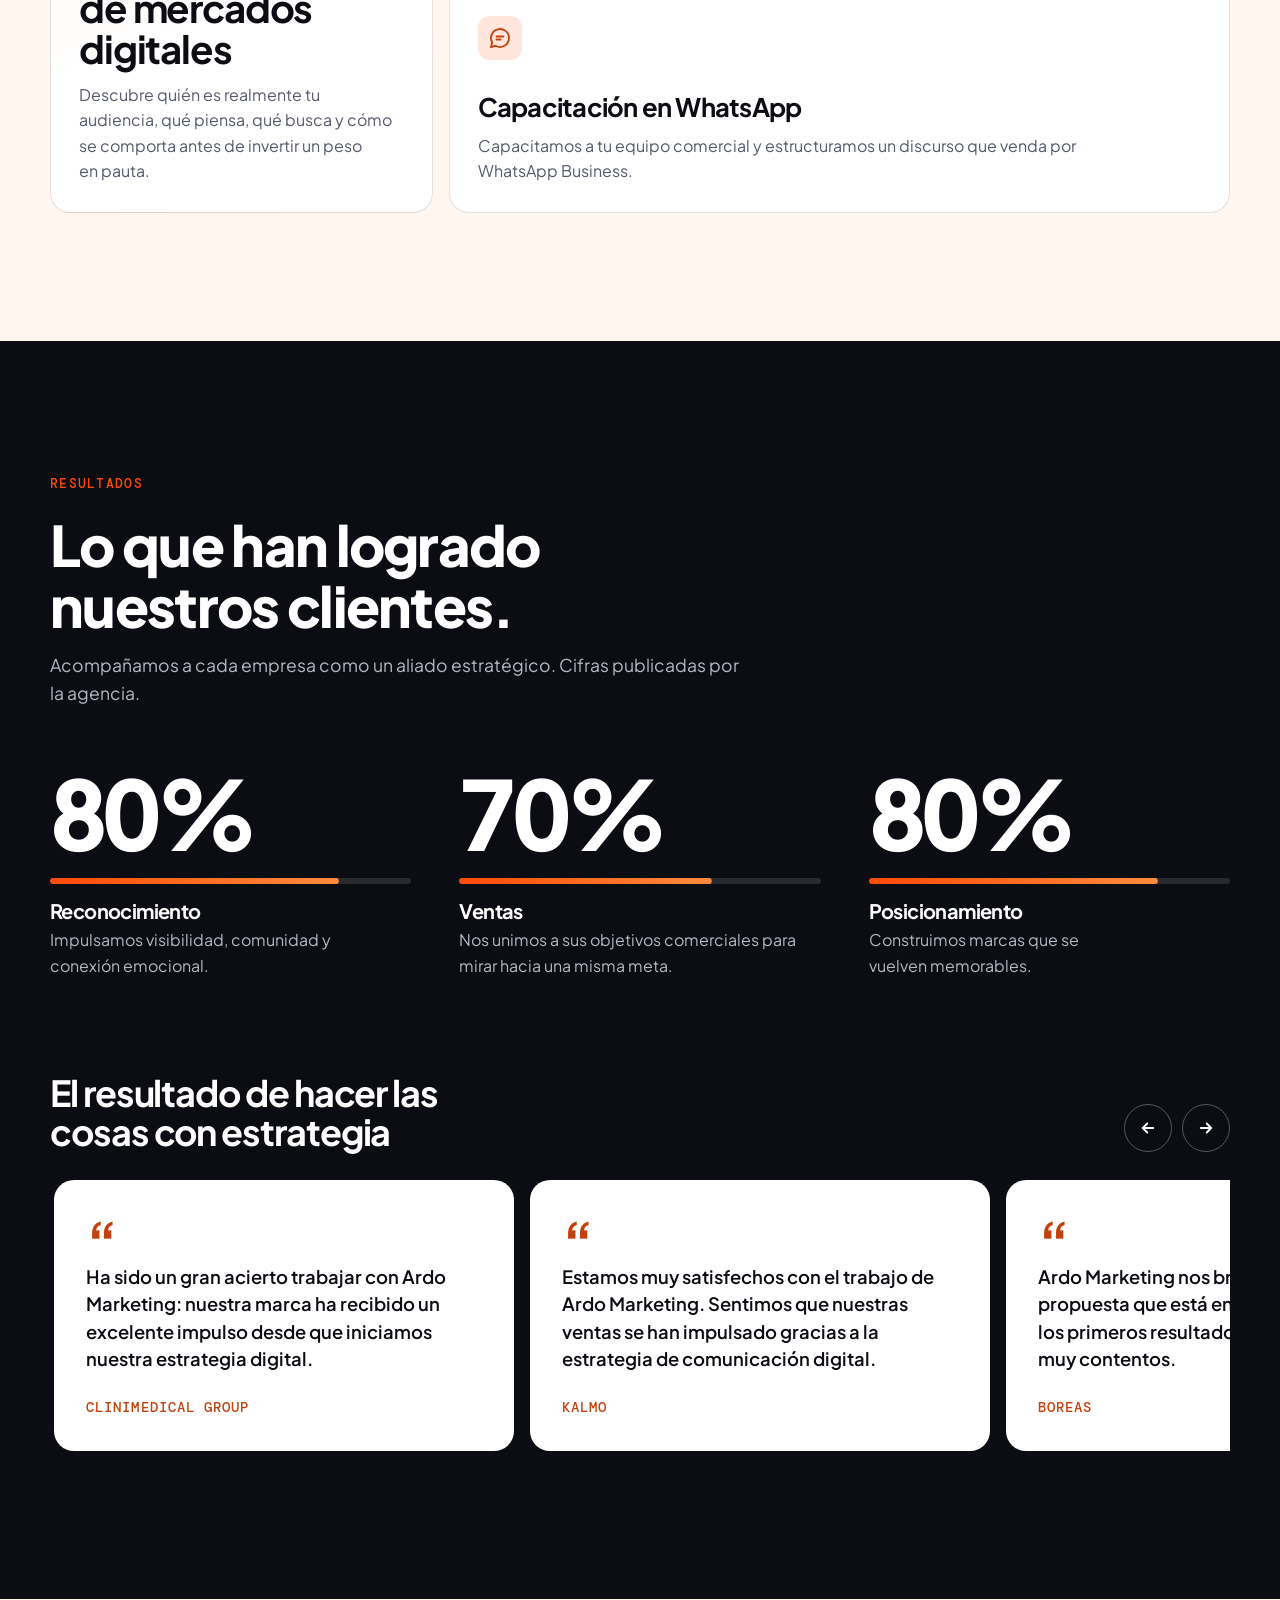
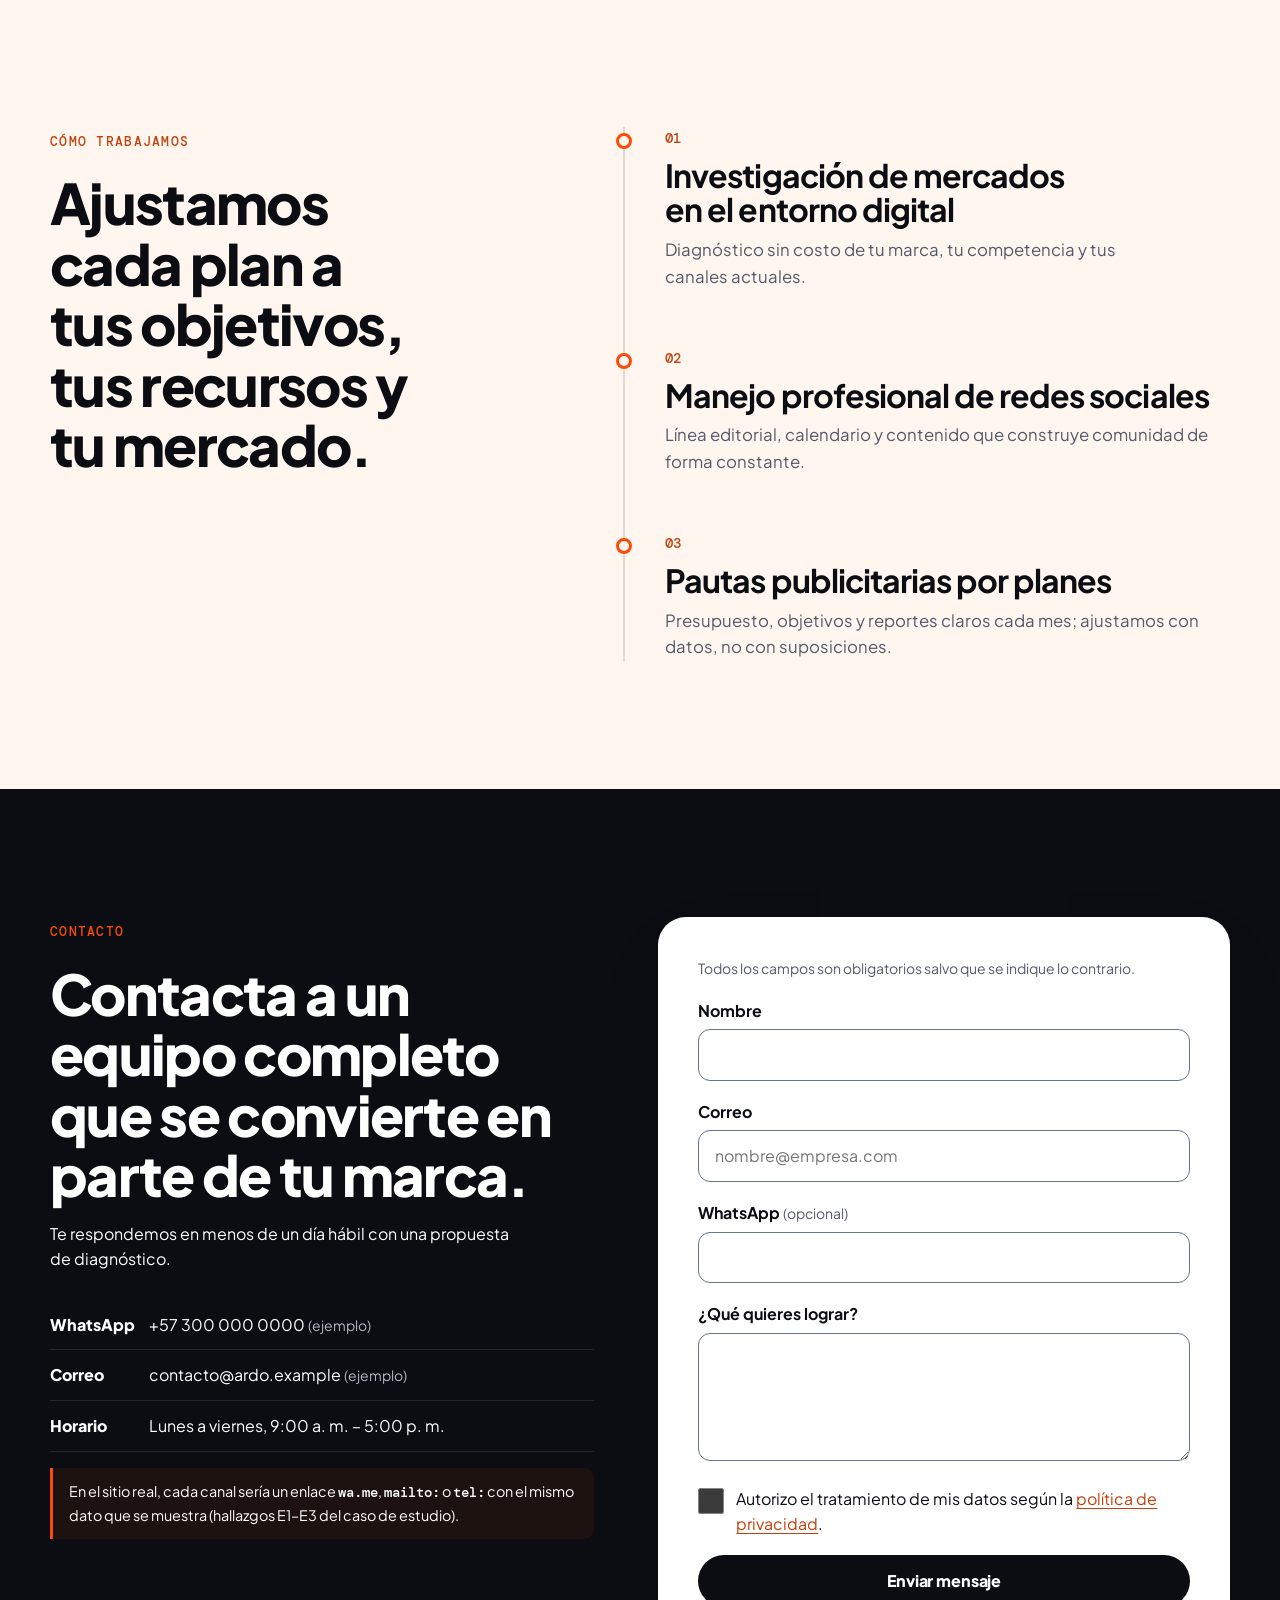
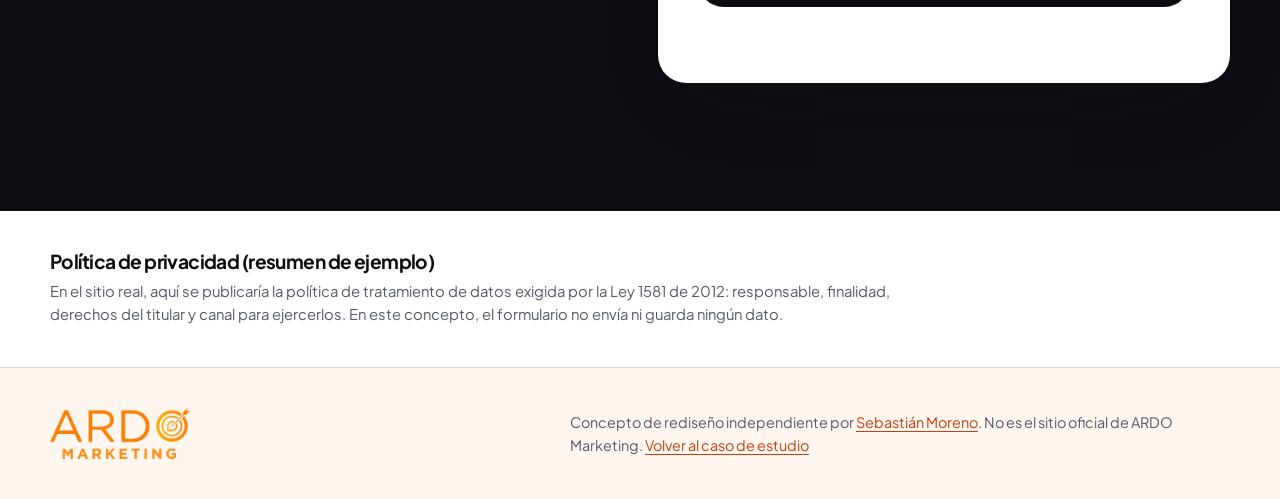
==== commit 14807072: "feat: modo día/noche, más efectos y menú móvil en el concepto ARDO - Día/noche con tokens semánticos" ====
--- a/ardo-rediseno/index.html
+++ b/ardo-rediseno/index.html
@@ -2,13 +2,24 @@
 <html lang="es">
 <head>
   <meta charset="UTF-8">
-  <meta http-equiv="Content-Security-Policy" content="default-src 'self'; script-src 'self'; style-src 'self'; img-src 'self' data:; font-src 'self'; connect-src 'self'; form-action 'none'; object-src 'none'; base-uri 'self'; upgrade-insecure-requests">
+  <meta http-equiv="Content-Security-Policy" content="default-src 'self'; script-src 'self' 'sha256-ofYRs+lhoPY6+/gxa3og5UN9K8P+MhVLA2vUZOm6WMU='; style-src 'self'; img-src 'self' data:; font-src 'self'; connect-src 'self'; form-action 'none'; object-src 'none'; base-uri 'self'; upgrade-insecure-requests">
   <meta name="viewport" content="width=device-width, initial-scale=1.0">
   <!-- Concepto de portafolio: no debe aparecer en buscadores como si fuera el sitio de la agencia -->
   <meta name="robots" content="noindex, nofollow">
   <meta name="description" content="Concepto de rediseño independiente de la home de ARDO Marketing, creado por Sebastián Moreno como caso de estudio de conversión, móvil y accesibilidad. No es el sitio oficial.">
   <meta name="theme-color" content="#0b0d12">
-  <meta name="color-scheme" content="dark">
+  <meta name="color-scheme" content="dark light">
+  <!-- Tema antes del primer pintado. Si se cambia este script, hay que recalcular su hash en la CSP (validar.js lo comprueba) -->
+  <script>
+    (function () {
+      var tema;
+      try { tema = localStorage.getItem('ardo-tema'); } catch (e) { tema = null; }
+      if (tema !== 'dia' && tema !== 'noche') {
+        tema = window.matchMedia('(prefers-color-scheme: light)').matches ? 'dia' : 'noche';
+      }
+      if (tema === 'dia') document.documentElement.setAttribute('data-tema', 'dia');
+    })();
+  </script>
   <title>Concepto de rediseño · ARDO Marketing — caso de estudio</title>
   <link rel="icon" href="data:image/svg+xml,%3Csvg xmlns='http://www.w3.org/2000/svg' viewBox='0 0 32 32'%3E%3Crect width='32' height='32' rx='8' fill='%23fc4b08'/%3E%3Ccircle cx='16' cy='16' r='9' fill='none' stroke='%230b0d12' stroke-width='3'/%3E%3Ccircle cx='16' cy='16' r='3' fill='%230b0d12'/%3E%3C/svg%3E">
   <link rel="preload" href="../fonts/plus-jakarta-sans-latin-var.woff2" as="font" type="font/woff2" crossorigin>
@@ -28,10 +39,11 @@
 
   <header class="cabecera">
     <div class="contenedor cabecera-fila">
-      <a class="marca" href="#inicio">
-        <img src="img/logo-blanco.webp" width="120" height="44" alt="ARDO Marketing, ir al inicio">
+      <a class="marca" href="#inicio" aria-label="ARDO Marketing, ir al inicio">
+        <img class="logo-noche" src="img/logo-blanco.webp" width="120" height="44" alt="">
+        <img class="logo-dia" src="img/logo-naranja.webp" width="120" height="44" alt="" loading="lazy">
       </a>
-      <nav aria-label="Principal">
+      <nav id="menu-principal" aria-label="Principal">
         <ul class="nav-lista">
           <li><a href="#servicios">Servicios</a></li>
           <li><a href="#resultados">Resultados</a></li>
@@ -39,13 +51,32 @@
           <li><a href="#contacto">Contacto</a></li>
         </ul>
       </nav>
-      <a class="boton boton-marca boton-sm cabecera-cta magnetico" href="#contacto">Trabajemos juntos</a>
+      <div class="cabecera-controles">
+        <button class="boton-tema" id="boton-tema" type="button" aria-label="Activar modo día">
+          <svg class="tema-icono" aria-hidden="true" width="22" height="22" viewBox="0 0 24 24">
+            <mask id="tema-mascara">
+              <rect width="24" height="24" fill="#fff"/>
+              <circle class="tema-mascara" cx="17" cy="7" r="6" fill="#000"/>
+            </mask>
+            <circle class="tema-nucleo" cx="12" cy="12" r="7" fill="currentColor" mask="url(#tema-mascara)"/>
+            <g class="tema-rayos" stroke="currentColor" stroke-width="2" stroke-linecap="round">
+              <path d="M12 1.5v2.2M12 20.3v2.2M1.5 12h2.2M20.3 12h2.2M4.6 4.6l1.5 1.5M17.9 17.9l1.5 1.5M4.6 19.4l1.5-1.5M17.9 6.1l1.5-1.5"/>
+            </g>
+          </svg>
+        </button>
+        <button class="menu-boton" id="menu-boton" type="button" aria-label="Abrir menú" aria-expanded="false" aria-controls="menu-principal">
+          <span class="menu-lineas" aria-hidden="true"><span class="menu-linea"></span><span class="menu-linea"></span><span class="menu-linea"></span></span>
+        </button>
+        <a class="boton boton-marca boton-sm cabecera-cta magnetico" href="#contacto">Trabajemos juntos</a>
+      </div>
     </div>
   </header>
 
   <main id="contenido">
     <!-- HERO: HTML real (antes: slider de escritorio escalado con un CTA de 65 × 11 px) -->
     <section class="hero" id="inicio" aria-labelledby="hero-titulo">
+      <div class="hero-cielo" aria-hidden="true"></div>
+      <div class="hero-sol" aria-hidden="true"></div>
       <div class="hero-grano" aria-hidden="true"></div>
       <div class="contenedor hero-rejilla">
         <div class="hero-copia">
@@ -81,6 +112,8 @@
               <path d="M360 40 l-6 34 m6-34 l-34 6 M338 22 l22 18 M378 62 l-18-22"/>
             </g>
             <circle class="impacto" cx="200" cy="200" r="38"/>
+            <circle class="sonar s1" cx="200" cy="200" r="38"/>
+            <circle class="sonar s2" cx="200" cy="200" r="38"/>
           </svg>
           <div class="chip chip-1">Reconocimiento <b>80%</b></div>
           <div class="chip chip-2">Ventas <b>70%</b></div>
@@ -134,10 +167,10 @@
     </section>
 
     <!-- RESULTADOS: cifras que publica la agencia, con contador y barra -->
-    <section class="seccion seccion-clara" id="resultados" aria-labelledby="resultados-titulo">
+    <section class="seccion invertida" id="resultados" aria-labelledby="resultados-titulo">
       <div class="contenedor">
         <div class="seccion-cabeza">
-          <p class="etiqueta etiqueta-oscura">Resultados</p>
+          <p class="etiqueta">Resultados</p>
           <h2 id="resultados-titulo">Lo que han logrado nuestros clientes.</h2>
           <p class="seccion-intro">Acompañamos a cada empresa como un aliado estratégico. Cifras publicadas por la agencia.</p>
         </div>
@@ -224,10 +257,10 @@
     </section>
 
     <!-- CONTACTO: formulario accesible, consentimiento SIN premarcar y enlace a la política -->
-    <section class="seccion contacto" id="contacto" aria-labelledby="contacto-titulo">
+    <section class="seccion contacto invertida" id="contacto" aria-labelledby="contacto-titulo">
       <div class="contenedor contacto-rejilla">
         <div>
-          <p class="etiqueta etiqueta-oscura">Contacto</p>
+          <p class="etiqueta">Contacto</p>
           <h2 id="contacto-titulo">Contacta a un equipo completo que se convierte en parte de tu marca.</h2>
           <p>Te respondemos en menos de un día hábil con una propuesta de diagnóstico.</p>
           <ul class="canales">
--- a/ardo-rediseno/estilos.min.css
+++ b/ardo-rediseno/estilos.min.css
@@ -1 +1 @@
-@font-face{font-family:Plus Jakarta Sans;font-style:normal;font-weight:400 800;font-display:swap;src:url(../fonts/plus-jakarta-sans-latin-var.woff2)format("woff2")}@font-face{font-family:DM Mono;font-style:normal;font-weight:500;font-display:swap;src:url(../fonts/dm-mono-latin-500.woff2)format("woff2")}:root{--tinta:#0b0d12;--panel:#16181f;--panel-2:#1e212b;--linea:#ffffff1a;--blanco:#fff;--gris:#b4b8c5;--naranja:#fc4b08;--naranja-2:#ff8a3d;--crema:#fff6ef;--gris-crema:#55596a;--naranja-crema:#c2410c;--error:#fca5a5;--error-claro:#b91c1c;--radio:20px;--ease:cubic-bezier(.2, .8, .2, 1);--sans:"Plus Jakarta Sans", system-ui, -apple-system, "Segoe UI", Roboto, sans-serif;--mono:"DM Mono", ui-monospace, monospace;color-scheme:dark}*,:before,:after{box-sizing:border-box}[hidden]{display:none!important}html{scroll-behavior:smooth;-webkit-font-smoothing:antialiased;scroll-padding-top:88px}body{background:var(--tinta);color:var(--blanco);font-family:var(--sans);margin:0;font-size:1rem;line-height:1.6}h1,h2,h3{letter-spacing:-.03em;text-wrap:balance;margin:0;line-height:1.08}p,li,blockquote{text-wrap:pretty}a{color:var(--naranja);text-underline-offset:3px}img{max-width:100%;height:auto;display:block}:focus-visible{outline:3px solid var(--naranja-2);outline-offset:3px}::selection{background:var(--naranja);color:var(--tinta)}main{overflow-x:clip}.contenedor{width:min(1180px,100% - 40px);margin-inline:auto}.visually-hidden{clip:rect(0 0 0 0);white-space:nowrap;width:1px;height:1px;position:absolute;overflow:hidden}.skip-link{z-index:100;background:var(--naranja);color:var(--tinta);border-radius:8px;padding:10px 16px;font-weight:700;position:absolute;top:-100px;left:12px}.skip-link:focus{top:12px}.progreso{z-index:70;background:linear-gradient(90deg, var(--naranja), var(--naranja-2));transform-origin:0;pointer-events:none;height:3px;position:fixed;inset:0 0 auto;transform:scaleX(0)}.aviso{background:var(--naranja);color:var(--tinta);font-size:.85rem}.aviso p{width:min(1180px,100% - 40px);margin:0 auto;padding:9px 0}.aviso a{color:var(--tinta);font-weight:800}.boton{min-height:52px;font:inherit;letter-spacing:-.01em;cursor:pointer;transition:background-color .2s ease, color .2s ease, border-color .2s ease, translate .35s var(--ease), scale .15s ease;border:2px solid #0000;border-radius:999px;justify-content:center;align-items:center;gap:10px;padding:0 26px;font-weight:800;text-decoration:none;display:inline-flex}.boton svg{transition:translate .25s var(--ease)}.boton:hover svg{translate:4px}.boton:active{scale:.97}.boton-sm{min-height:44px;padding:0 20px;font-size:.925rem}.boton-marca{background:var(--naranja);color:var(--tinta);box-shadow:0 10px 40px -12px #fc4b08b3}.boton-marca:hover{background:var(--naranja-2)}.boton-fantasma{color:var(--blanco);border-color:#ffffff47}.boton-fantasma:hover{border-color:var(--blanco);background:#ffffff0f}.boton-oscuro{background:var(--tinta);color:var(--blanco)}.boton-oscuro:hover{background:var(--panel-2)}.boton-ancho{width:100%}.boton-circulo{width:48px;height:48px;color:var(--tinta);cursor:pointer;background:0 0;border:1.5px solid #0b0d124d;border-radius:50%;place-items:center;transition:background-color .2s,color .2s;display:grid}.boton-circulo:hover{background:var(--tinta);color:var(--blanco)}.cabecera{z-index:60;border-bottom:1px solid var(--linea);backdrop-filter:blur(14px)saturate(1.4);background:#0b0d12b8;position:sticky;top:0}.cabecera-fila{align-items:center;gap:24px;min-height:76px;display:flex}.marca img{width:120px}.nav-lista{gap:2px;margin:0;padding:0;list-style:none;display:flex}.nav-lista a{min-height:44px;color:var(--gris);align-items:center;padding:0 14px;font-weight:600;text-decoration:none;transition:color .2s;display:inline-flex;position:relative}.nav-lista a:after{content:"";background:var(--naranja);height:2px;transition:scale .3s var(--ease);position:absolute;inset:auto 14px 8px;scale:0 1}.nav-lista a:hover{color:var(--blanco)}.nav-lista a:hover:after{scale:1}.cabecera-cta{margin-left:auto}.hero{isolation:isolate;padding-block:clamp(56px,9vw,120px) clamp(64px,9vw,110px);position:relative;overflow:hidden}.hero:before{content:"";z-index:-2;background:radial-gradient(40rem 28rem at 78% 40%,#fc4b0847,#0000 70%),radial-gradient(30rem 20rem at 10% 100%,#ff8a3d1f,#0000 70%);position:absolute;inset:0}.hero:after{content:"";z-index:-1;background-image:linear-gradient(#ffffff0d 1px,#0000 1px),linear-gradient(90deg,#ffffff0d 1px,#0000 1px);background-size:56px 56px;position:absolute;inset:0;mask-image:radial-gradient(70% 60% at 60% 40%,#000,#0000 75%)}.hero-grano{z-index:-1;opacity:.08;pointer-events:none;background-image:url("data:image/svg+xml,%3Csvg xmlns='http://www.w3.org/2000/svg' width='160' height='160'%3E%3Cfilter id='n'%3E%3CfeTurbulence type='fractalNoise' baseFrequency='0.9' numOctaves='2' stitchTiles='stitch'/%3E%3C/filter%3E%3Crect width='100%25' height='100%25' filter='url(%23n)'/%3E%3C/svg%3E");position:absolute;inset:0}.hero-rejilla{grid-template-columns:1.3fr .7fr;align-items:center;gap:clamp(32px,5vw,72px);display:grid}.etiqueta{font-family:var(--mono);letter-spacing:.1em;text-transform:uppercase;color:var(--naranja);align-items:center;gap:10px;margin:0 0 20px;font-size:.8rem;font-weight:500;display:inline-flex}.etiqueta-oscura{color:var(--naranja-crema)}.punto{background:var(--naranja);border-radius:50%;width:8px;height:8px;box-shadow:0 0 #fc4b0899}.hero-titulo{letter-spacing:-.05em;margin-bottom:24px;font-size:clamp(2.6rem,5.8vw,5.1rem);font-weight:800;line-height:.98}.hero-titulo .linea{padding-bottom:.06em;display:block;overflow:hidden}.hero-titulo .linea>span{display:inline-block}.acento{color:var(--naranja);padding-right:.08em;font-style:italic}.hero-texto{max-width:50ch;color:var(--gris);margin:0 0 32px;font-size:clamp(1.05rem,1.4vw,1.2rem)}.rotador{vertical-align:bottom;height:1.6em;color:var(--blanco);font-weight:800;display:inline-block;overflow:hidden}.rotador-pista{flex-direction:column;display:flex}.rotador-pista>span{height:1.6em;display:block}.hero-acciones{flex-wrap:wrap;gap:14px;margin-bottom:28px;display:flex}.hero-prueba{color:var(--gris);margin:0;font-size:.925rem}.hero-prueba strong{color:var(--blanco);font-size:1.1rem}.diana{aspect-ratio:1;width:min(100%,440px);transform:perspective(900px) rotateX(var(--inclina-x,0deg)) rotateY(var(--inclina-y,0deg));transition:transform .4s var(--ease);margin-inline:auto;position:relative}.diana-svg{width:100%;height:100%;overflow:visible}.anillo,.centro{fill:none;stroke-width:14px}.a1{stroke:#fc4b0859}.a2{stroke:#fc4b0899}.a3{stroke:var(--naranja)}.centro{fill:var(--naranja);stroke:none}.flecha{stroke:var(--blanco);stroke-width:7px;stroke-linecap:round;fill:none}.impacto{fill:none;stroke:var(--naranja-2);stroke-width:3px;opacity:0;transform-origin:200px 200px}.chip{border:1px solid var(--linea);backdrop-filter:blur(8px);color:var(--gris);white-space:nowrap;background:#16181fdb;border-radius:14px;padding:10px 14px;font-size:.85rem;position:absolute;box-shadow:0 20px 40px -20px #000c}.chip b{color:var(--naranja);font-family:var(--mono);margin-left:6px}.chip-1{top:6%;left:-6%}.chip-2{top:46%;right:-8%}.chip-3{bottom:4%;left:6%}.cinta{background:var(--naranja);color:var(--tinta);z-index:2;border-block:1px solid #0b0d124d;margin-block:-8px;padding-block:18px;position:relative;overflow:hidden;rotate:-1.5deg}.cinta-pista{width:max-content;display:flex}.cinta-pista span{letter-spacing:-.02em;white-space:nowrap;align-items:center;gap:28px;padding-right:28px;font-size:clamp(1.1rem,2vw,1.5rem);font-weight:800;display:inline-flex}.cinta-pista span:after{content:"";border:3px solid var(--tinta);border-radius:50%;width:12px;height:12px}.seccion{padding-block:clamp(72px,10vw,128px)}.seccion-cabeza{max-width:760px;margin-bottom:clamp(36px,5vw,56px)}.seccion h2{font-size:clamp(2rem,4.6vw,3.5rem);font-weight:800}.seccion-intro{color:var(--gris-crema);margin:16px 0 0;font-size:1.1rem}.seccion-clara,.contacto{background:var(--crema);color:var(--tinta)}.bento{grid-template-columns:repeat(3,1fr);gap:16px;margin:0;padding:0;list-style:none;display:grid}.tarjeta{border:1px solid var(--linea);border-radius:var(--radio);background:var(--panel);isolation:isolate;min-height:260px;transition:border-color .3s ease, translate .4s var(--ease);flex-direction:column;gap:12px;padding:28px;display:flex;position:relative;overflow:hidden}.foco:before{content:"";z-index:-1;background:radial-gradient(320px circle at var(--mx,50%) var(--my,0%), #fc4b0838, transparent 65%);opacity:0;transition:opacity .3s;position:absolute;inset:0}.foco:hover:before{opacity:1}.tarjeta:hover{border-color:#fc4b0880;translate:0 -4px}.tarjeta-grande{background:linear-gradient(160deg, var(--panel-2), var(--panel) 60%);grid-row:span 2}.tarjeta-ancha{grid-column:span 2}.tarjeta-num{font-family:var(--mono);color:var(--naranja);font-size:.85rem}.tarjeta-icono{width:44px;height:44px;color:var(--naranja);transition:rotate .4s var(--ease), scale .4s var(--ease);background:#fc4b0824;border-radius:12px;padding:10px}.tarjeta:hover .tarjeta-icono{rotate:-8deg;scale:1.08}.tarjeta h3{margin-top:auto;font-size:clamp(1.25rem,2vw,1.6rem)}.tarjeta-grande h3{font-size:clamp(1.6rem,3vw,2.4rem)}.tarjeta p{color:var(--gris);margin:0}.cifras{grid-template-columns:repeat(3,1fr);gap:clamp(24px,4vw,48px);margin:0 0 clamp(64px,8vw,96px);padding:0;list-style:none;display:grid}.cifra-valor{letter-spacing:-.05em;font-variant-numeric:tabular-nums;font-size:clamp(3.5rem,8vw,6rem);font-weight:800;line-height:1;display:block}.barra{background:#0b0d121f;border-radius:999px;height:6px;margin:18px 0 16px;display:block;overflow:hidden}.barra-relleno{border-radius:inherit;background:linear-gradient(90deg, var(--naranja), var(--naranja-2));transform-origin:0;height:100%;display:block}.b80{transform:scaleX(.8)}.b70{transform:scaleX(.7)}.cifra h3{margin-bottom:6px;font-size:1.25rem}.cifra p{color:var(--gris-crema);margin:0}.testimonios-cabeza{justify-content:space-between;align-items:end;gap:24px;margin-bottom:24px;display:flex}.testimonios-cabeza h3{max-width:20ch;font-size:clamp(1.5rem,3vw,2.25rem)}.carrusel-controles{gap:10px;display:flex}.testimonios{scroll-snap-type:x mandatory;scroll-behavior:smooth;scrollbar-width:thin;grid-auto-columns:min(460px,86%);grid-auto-flow:column;gap:16px;margin:0;padding:4px 4px 20px;list-style:none;display:grid;overflow-x:auto}.testimonio{border-radius:var(--radio);background:var(--tinta);color:var(--blanco);scroll-snap-align:start;flex-direction:column;justify-content:space-between;gap:24px;padding:32px;display:flex}.testimonio blockquote{margin:0;font-size:1.15rem;font-weight:600;line-height:1.5}.testimonio blockquote p{margin:0}.testimonio blockquote p:before{content:"“";height:.6em;color:var(--naranja);margin-bottom:12px;font-size:4rem;line-height:1;display:block}.testimonio-autor{font-family:var(--mono);letter-spacing:.08em;text-transform:uppercase;color:var(--naranja);margin:0;font-size:.85rem}.proceso-rejilla{grid-template-columns:.9fr 1.1fr;align-items:start;gap:clamp(32px,6vw,96px);display:grid}.proceso-fijo{position:sticky;top:120px}.pasos{border-left:2px solid var(--linea);margin:0;padding:0;list-style:none}.paso{padding:0 0 56px 40px;position:relative}.paso:last-child{padding-bottom:0}.paso:before{content:"";border:3px solid var(--naranja);background:var(--tinta);border-radius:50%;width:16px;height:16px;position:absolute;top:6px;left:-9px}.paso-num{font-family:var(--mono);color:var(--naranja);margin-bottom:8px;font-size:.9rem;display:block}.paso h3{margin-bottom:10px;font-size:clamp(1.4rem,2.6vw,2rem)}.paso p{max-width:46ch;color:var(--gris);margin:0;font-size:1.05rem}.contacto a{color:var(--naranja-crema)}.contacto-rejilla{grid-template-columns:1fr 1.05fr;align-items:start;gap:clamp(32px,5vw,72px);display:grid}.contacto-rejilla h2{margin-bottom:16px}.canales{margin:28px 0 16px;padding:0;list-style:none}.canales li{border-bottom:1px solid #0b0d1224;padding:12px 0}.canal-etiqueta{min-width:96px;font-weight:800;display:inline-block}.ejemplo,.opcional{color:var(--gris-crema);font-size:.875rem;font-weight:400}.nota-demo{border-left:3px solid var(--naranja);background:#fc4b0814;border-radius:0 10px 10px 0;padding:12px 16px;font-size:.9rem}.nota-demo code{font-family:var(--mono)}.formulario{background:var(--blanco);border-radius:28px;padding:clamp(24px,4vw,40px);box-shadow:0 30px 80px -40px #0b0d1273}.form-nota{color:var(--gris-crema);margin:0 0 18px;font-size:.875rem}.campo{margin-bottom:18px}.campo label{margin-bottom:6px;font-weight:700;display:block}.campo input:not([type=checkbox]),.campo textarea{background:var(--blanco);width:100%;min-height:50px;color:var(--tinta);font:inherit;border:1.5px solid #64748b;border-radius:12px;padding:12px 16px;transition:border-color .2s,box-shadow .2s}.campo input:focus-visible,.campo textarea:focus-visible{border-color:var(--tinta);outline:none;box-shadow:0 0 0 4px #fc4b0859}.campo [aria-invalid=true]{border-color:var(--error-claro)}.campo-casilla{grid-template-columns:auto 1fr;align-items:start;gap:4px 12px;display:grid}.campo-casilla input{width:24px;height:24px;accent-color:var(--tinta);margin:2px 0 0}.campo-casilla label{margin:0;font-weight:400}.campo-casilla .error{grid-column:2}.error{color:var(--error-claro);margin:6px 0 0;font-size:.875rem;font-weight:600}.form-estado{min-height:1.5em;margin:12px 0 0;font-weight:600}.privacidad{background:var(--panel);color:var(--gris);padding-block:40px;font-size:.925rem}.privacidad h2{color:var(--blanco);margin-bottom:8px;font-size:1.2rem}.privacidad p{max-width:78ch;margin:0}.pie{border-top:1px solid var(--linea);color:var(--gris);padding-block:40px;font-size:.9rem}.pie-rejilla{flex-wrap:wrap;justify-content:space-between;align-items:center;gap:20px;display:flex}.pie p{max-width:60ch;margin:0}.barra-movil{display:none}@media (width<=960px){.nav-lista{display:none}.hero-rejilla,.proceso-rejilla,.contacto-rejilla{grid-template-columns:1fr}.diana{width:min(78%,360px)}.proceso-fijo{position:static}.bento{grid-template-columns:1fr 1fr}.tarjeta-grande{grid-area:auto/span 2}.cifras{grid-template-columns:1fr}}@media (width<=640px){.cabecera-cta{display:none}.hero-acciones .boton{flex:100%}.bento{grid-template-columns:1fr}.tarjeta-grande,.tarjeta-ancha{grid-column:auto}.tarjeta{min-height:0}.chip-1{left:-4%}.chip-2{right:-4%}.testimonios-cabeza{flex-direction:column;align-items:start}.barra-movil{z-index:65;padding:10px 16px calc(10px + env(safe-area-inset-bottom));backdrop-filter:blur(12px);border-top:1px solid var(--linea);background:#0b0d12e6;display:block;position:fixed;inset:auto 0 0}.pie{padding-bottom:104px}}@media (prefers-reduced-motion:no-preference){.hero-titulo .linea>span{animation:subir .9s var(--ease) both}.hero-titulo .linea:nth-child(2)>span{animation-delay:80ms}.hero-titulo .linea:nth-child(3)>span{animation-delay:.16s}@keyframes subir{0%{transform:translateY(105%)}}.hero-texto,.hero-acciones,.hero-prueba{animation:aparecer-suave .8s var(--ease) .3s both}@keyframes aparecer-suave{0%{opacity:0;transform:translateY(16px)}}.rotador-pista{animation:rotar 7.5s var(--ease) infinite}@keyframes rotar{0%,26%{transform:translateY(0)}33%,59%{transform:translateY(-1.6em)}66%,92%{transform:translateY(-3.2em)}to{transform:translateY(-4.8em)}}.punto{animation:2s ease-out infinite latido}@keyframes latido{to{box-shadow:0 0 0 10px #fc4b0800}}.anillo{transform-origin:200px 200px;animation:anillo-entra .9s var(--ease) both}.a2{animation-delay:.1s}.a3{animation-delay:.2s}@keyframes anillo-entra{0%{opacity:0;transform:scale(.6)}}.flecha{animation:.7s cubic-bezier(.5,0,.75,0) .55s both flecha-vuela}@keyframes flecha-vuela{0%{opacity:0;transform:translate(180px,-180px)}to{opacity:1;transform:translate(0)}}.impacto{animation:.9s ease-out 1.25s both impacto}@keyframes impacto{0%{opacity:1;transform:scale(1)}to{opacity:0;transform:scale(4.6)}}.centro{transform-origin:200px 200px;animation:.35s ease-out 1.22s temblor}@keyframes temblor{50%{transform:scale(1.15)}}.chip{animation:chip-entra .7s var(--ease) both, flotar 6s ease-in-out 1.6s infinite alternate}.chip-1{animation-delay:1.3s,1.9s}.chip-2{animation-delay:1.45s,2.1s}.chip-3{animation-delay:1.6s,2.3s}@keyframes chip-entra{0%{opacity:0;transform:translateY(14px)scale(.92)}}@keyframes flotar{to{translate:0 -10px}}.cinta-pista{animation:28s linear infinite cinta}.cinta:hover .cinta-pista{animation-play-state:paused}@keyframes cinta{to{transform:translate(-50%)}}@supports (animation-timeline:view()){.progreso{animation:linear both progreso}body>.progreso{animation-timeline:scroll(root)}@keyframes progreso{to{transform:scaleX(1)}}.tarjeta,.cifra,.testimonio,.paso,.formulario{animation:linear both entrar}main :is(.tarjeta,.cifra,.testimonio,.paso,.formulario){animation-timeline:view();animation-range:entry 5% entry 70%}@keyframes entrar{0%{opacity:0;transform:translateY(40px)scale(.98)}}.barra-relleno{animation:linear both llenar}.barra .barra-relleno{animation-timeline:view();animation-range:entry 20% cover 45%}@keyframes llenar{0%{transform:scaleX(0)}}.paso:before{animation:linear both encender}.pasos .paso:before{animation-timeline:view();animation-range:cover 30% cover 50%}@keyframes encender{to{background:var(--naranja);box-shadow:0 0 0 8px #fc4b0833}}}}@media (prefers-reduced-motion:reduce){html,.testimonios{scroll-behavior:auto}*,:before,:after{transition-duration:.01ms!important}}+@font-face{font-family:Plus Jakarta Sans;font-style:normal;font-weight:400 800;font-display:swap;src:url(../fonts/plus-jakarta-sans-latin-var.woff2)format("woff2")}@font-face{font-family:DM Mono;font-style:normal;font-weight:500;font-display:swap;src:url(../fonts/dm-mono-latin-500.woff2)format("woff2")}:root{--tinta:#0b0d12;--naranja:#fc4b08;--naranja-2:#ff8a3d;--error-claro:#b91c1c;--radio:20px;--ease:cubic-bezier(.2, .8, .2, 1);--sans:"Plus Jakarta Sans", system-ui, -apple-system, "Segoe UI", Roboto, sans-serif;--mono:"DM Mono", ui-monospace, monospace}:root,:root[data-tema=dia] .invertida{--fondo:#0b0d12;--superficie:#16181f;--superficie-2:#1e212b;--texto:#fff;--texto-2:#b4b8c5;--acento:#fc4b08;--acento-inv:#c2410c;--borde:#ffffff1a;color-scheme:dark}:root[data-tema=dia],:root:not([data-tema=dia]) .invertida{--fondo:#fff6ef;--superficie:#fff;--superficie-2:#ffece0;--texto:#0b0d12;--texto-2:#55596a;--acento:#c2410c;--acento-inv:#fc4b08;--borde:#0b0d121f;color-scheme:light}*,:before,:after{box-sizing:border-box}[hidden]{display:none!important}html{scroll-behavior:smooth;-webkit-font-smoothing:antialiased;scroll-padding-top:88px}body{background:var(--fondo);color:var(--texto);font-family:var(--sans);margin:0;font-size:1rem;line-height:1.6;transition:background-color .3s,color .3s}h1,h2,h3{letter-spacing:-.03em;text-wrap:balance;margin:0;line-height:1.08}p,li,blockquote{text-wrap:pretty}a{color:var(--acento);text-underline-offset:3px}img{max-width:100%;height:auto;display:block}:focus-visible{outline:3px solid var(--acento);outline-offset:3px}::selection{background:var(--naranja);color:var(--tinta)}main{overflow-x:clip}.contenedor{width:min(1180px,100% - 40px);margin-inline:auto}.visually-hidden{clip:rect(0 0 0 0);white-space:nowrap;width:1px;height:1px;position:absolute;overflow:hidden}.skip-link{z-index:100;background:var(--naranja);color:var(--tinta);border-radius:8px;padding:10px 16px;font-weight:700;position:absolute;top:-100px;left:12px}.skip-link:focus{top:12px}.progreso{z-index:70;background:linear-gradient(90deg, var(--naranja), var(--naranja-2));transform-origin:0;pointer-events:none;height:3px;position:fixed;inset:0 0 auto;transform:scaleX(0)}.aviso{background:var(--naranja);color:var(--tinta);font-size:.85rem}.aviso p{width:min(1180px,100% - 40px);margin:0 auto;padding:9px 0}.aviso a{color:var(--tinta);font-weight:800}.boton{min-height:52px;font:inherit;letter-spacing:-.01em;cursor:pointer;transition:background-color .2s ease, color .2s ease, border-color .2s ease, translate .35s var(--ease), scale .15s ease;border:2px solid #0000;border-radius:999px;justify-content:center;align-items:center;gap:10px;padding:0 26px;font-weight:800;text-decoration:none;display:inline-flex}.boton svg{transition:translate .25s var(--ease)}.boton:hover svg{translate:4px}.boton:active{scale:.97}.boton-sm{min-height:44px;padding:0 20px;font-size:.925rem}.boton-marca{background:var(--naranja);color:var(--tinta);box-shadow:0 10px 40px -12px #fc4b08b3}.boton-marca:hover{background:var(--naranja-2)}.boton-fantasma{border-color:color-mix(in srgb, var(--texto) 30%, transparent);color:var(--texto)}.boton-fantasma:hover{border-color:var(--texto);background:color-mix(in srgb, var(--texto) 6%, transparent)}.boton-oscuro{background:var(--tinta);color:#fff}.boton-oscuro:hover{background:#1e212b}.boton-ancho{width:100%}.boton-circulo{border:1.5px solid color-mix(in srgb, var(--texto) 30%, transparent);width:48px;height:48px;color:var(--texto);cursor:pointer;background:0 0;border-radius:50%;place-items:center;transition:background-color .2s,color .2s;display:grid}.boton-circulo:hover{background:var(--texto);color:var(--fondo)}.cabecera{z-index:60;background:color-mix(in srgb, var(--fondo) 74%, transparent);border-bottom:1px solid var(--borde);backdrop-filter:blur(14px)saturate(1.4);transition:background-color .3s;position:sticky;top:0}.cabecera-fila{align-items:center;gap:24px;min-height:76px;display:flex}.marca img{width:120px}.nav-lista{gap:2px;margin:0;padding:0;list-style:none;display:flex}.nav-lista a{min-height:44px;color:var(--texto-2);align-items:center;padding:0 14px;font-weight:600;text-decoration:none;transition:color .2s;display:inline-flex;position:relative}.nav-lista a:after{content:"";background:var(--naranja);height:2px;transition:scale .3s var(--ease);position:absolute;inset:auto 14px 8px;scale:0 1}.nav-lista a:hover{color:var(--texto)}.nav-lista a:hover:after{scale:1}.hero{isolation:isolate;padding-block:clamp(56px,9vw,120px) clamp(64px,9vw,110px);position:relative;overflow:hidden}.hero:before{content:"";z-index:-2;background:radial-gradient(40rem 28rem at 78% 40%,#fc4b0847,#0000 70%),radial-gradient(30rem 20rem at 10% 100%,#ff8a3d1f,#0000 70%);position:absolute;inset:0}.hero:after{content:"";z-index:-1;background-image:linear-gradient(color-mix(in srgb, var(--texto) 6%, transparent) 1px, transparent 1px), linear-gradient(90deg, color-mix(in srgb, var(--texto) 6%, transparent) 1px, transparent 1px);background-size:56px 56px;position:absolute;inset:0;mask-image:radial-gradient(70% 60% at 60% 40%,#000,#0000 75%)}.hero-grano{z-index:-1;opacity:.08;pointer-events:none;background-image:url("data:image/svg+xml,%3Csvg xmlns='http://www.w3.org/2000/svg' width='160' height='160'%3E%3Cfilter id='n'%3E%3CfeTurbulence type='fractalNoise' baseFrequency='0.9' numOctaves='2' stitchTiles='stitch'/%3E%3C/filter%3E%3Crect width='100%25' height='100%25' filter='url(%23n)'/%3E%3C/svg%3E");position:absolute;inset:0}.hero-rejilla{grid-template-columns:1.3fr .7fr;align-items:center;gap:clamp(32px,5vw,72px);display:grid}.etiqueta{font-family:var(--mono);letter-spacing:.1em;text-transform:uppercase;color:var(--acento);align-items:center;gap:10px;margin:0 0 20px;font-size:.8rem;font-weight:500;display:inline-flex}.punto{background:var(--naranja);border-radius:50%;width:8px;height:8px;box-shadow:0 0 #fc4b0899}.hero-titulo{letter-spacing:-.05em;margin-bottom:24px;font-size:clamp(2.6rem,5.8vw,5.1rem);font-weight:800;line-height:.98}.hero-titulo .linea{padding-bottom:.06em;display:block;overflow:hidden}.hero-titulo .linea>span{display:inline-block}.acento{color:var(--acento);padding-right:.08em;font-style:italic}.hero-texto{max-width:50ch;color:var(--texto-2);margin:0 0 32px;font-size:clamp(1.05rem,1.4vw,1.2rem)}.rotador{vertical-align:bottom;height:1.6em;color:var(--texto);font-weight:800;display:inline-block;overflow:hidden}.rotador-pista{flex-direction:column;display:flex}.rotador-pista>span{height:1.6em;display:block}.hero-acciones{flex-wrap:wrap;gap:14px;margin-bottom:28px;display:flex}.hero-prueba{color:var(--texto-2);margin:0;font-size:.925rem}.hero-prueba strong{color:var(--texto);font-size:1.1rem}.diana{aspect-ratio:1;width:min(100%,440px);transform:perspective(900px) rotateX(var(--inclina-x,0deg)) rotateY(var(--inclina-y,0deg));transition:transform .4s var(--ease);margin-inline:auto;position:relative}.diana-svg{width:100%;height:100%;overflow:visible}.anillo,.centro{fill:none;stroke-width:14px}.a1{stroke:#fc4b0859}.a2{stroke:#fc4b0899}.a3{stroke:var(--naranja)}.centro{fill:var(--naranja);stroke:none}.flecha{stroke:var(--texto);stroke-width:7px;stroke-linecap:round;fill:none}.impacto{fill:none;stroke:var(--naranja-2);stroke-width:3px;opacity:0;transform-origin:200px 200px}.chip{border:1px solid var(--borde);background:color-mix(in srgb, var(--superficie) 88%, transparent);backdrop-filter:blur(8px);color:var(--texto-2);white-space:nowrap;border-radius:14px;padding:10px 14px;font-size:.85rem;position:absolute;box-shadow:0 20px 40px -20px #00000080}.chip b{color:var(--acento);font-family:var(--mono);margin-left:6px}.chip-1{top:6%;left:-6%}.chip-2{top:46%;right:-8%}.chip-3{bottom:4%;left:6%}.cinta{background:var(--naranja);color:var(--tinta);z-index:2;border-block:1px solid #0b0d124d;margin-block:-8px;padding-block:18px;position:relative;overflow:hidden;rotate:-1.5deg}.cinta-pista{width:max-content;display:flex}.cinta-pista span{letter-spacing:-.02em;white-space:nowrap;align-items:center;gap:28px;padding-right:28px;font-size:clamp(1.1rem,2vw,1.5rem);font-weight:800;display:inline-flex}.cinta-pista span:after{content:"";border:3px solid var(--tinta);border-radius:50%;width:12px;height:12px}.seccion{padding-block:clamp(72px,10vw,128px)}.seccion-cabeza{max-width:760px;margin-bottom:clamp(36px,5vw,56px)}.seccion h2{font-size:clamp(2rem,4.6vw,3.5rem);font-weight:800}.seccion-intro{color:var(--texto-2);margin:16px 0 0;font-size:1.1rem}.invertida{background:var(--fondo);color:var(--texto)}.bento{grid-template-columns:repeat(3,1fr);gap:16px;margin:0;padding:0;list-style:none;display:grid}.tarjeta{border:1px solid var(--borde);border-radius:var(--radio);background:var(--superficie);isolation:isolate;min-height:260px;transition:border-color .3s ease, translate .4s var(--ease), rotate .4s var(--ease);flex-direction:column;gap:12px;padding:28px;display:flex;position:relative;overflow:hidden}.foco:before{content:"";z-index:-1;background:radial-gradient(320px circle at var(--mx,50%) var(--my,0%), #fc4b0838, transparent 65%);opacity:0;transition:opacity .3s;position:absolute;inset:0}.foco:hover:before{opacity:1}.tarjeta:hover{border-color:#fc4b0880;translate:0 -4px}.tarjeta-grande{background:linear-gradient(160deg, var(--superficie-2), var(--superficie) 60%);grid-row:span 2}.tarjeta-ancha{grid-column:span 2}.tarjeta-num{font-family:var(--mono);color:var(--acento);font-size:.85rem}.tarjeta-icono{width:44px;height:44px;color:var(--acento);transition:rotate .4s var(--ease), scale .4s var(--ease);background:#fc4b0824;border-radius:12px;padding:10px}.tarjeta:hover .tarjeta-icono{rotate:-8deg;scale:1.08}.tarjeta h3{margin-top:auto;font-size:clamp(1.25rem,2vw,1.6rem)}.tarjeta-grande h3{font-size:clamp(1.6rem,3vw,2.4rem)}.tarjeta p{color:var(--texto-2);margin:0}.cifras{grid-template-columns:repeat(3,1fr);gap:clamp(24px,4vw,48px);margin:0 0 clamp(64px,8vw,96px);padding:0;list-style:none;display:grid}.cifra-valor{letter-spacing:-.05em;font-variant-numeric:tabular-nums;font-size:clamp(3.5rem,8vw,6rem);font-weight:800;line-height:1;display:block}.barra{background:color-mix(in srgb, var(--texto) 12%, transparent);border-radius:999px;height:6px;margin:18px 0 16px;display:block;overflow:hidden}.barra-relleno{border-radius:inherit;background:linear-gradient(90deg, var(--naranja), var(--naranja-2));transform-origin:0;height:100%;display:block}.b80{transform:scaleX(.8)}.b70{transform:scaleX(.7)}.cifra h3{margin-bottom:6px;font-size:1.25rem}.cifra p{color:var(--texto-2);margin:0}.testimonios-cabeza{justify-content:space-between;align-items:end;gap:24px;margin-bottom:24px;display:flex}.testimonios-cabeza h3{max-width:20ch;font-size:clamp(1.5rem,3vw,2.25rem)}.carrusel-controles{gap:10px;display:flex}.testimonios{scroll-snap-type:x mandatory;scroll-behavior:smooth;scrollbar-width:thin;grid-auto-columns:min(460px,86%);grid-auto-flow:column;gap:16px;margin:0;padding:4px 4px 20px;scroll-padding-inline:4px;list-style:none;display:grid;overflow-x:auto}.testimonio{border-radius:var(--radio);background:var(--texto);color:var(--fondo);scroll-snap-align:start;transition:translate .35s var(--ease);flex-direction:column;justify-content:space-between;gap:24px;padding:32px;display:flex}.testimonio blockquote{margin:0;font-size:1.15rem;font-weight:600;line-height:1.5}.testimonio blockquote p{margin:0}.testimonio blockquote p:before{content:"“";height:.6em;color:var(--acento-inv);margin-bottom:12px;font-size:4rem;line-height:1;display:block}.testimonio-autor{font-family:var(--mono);letter-spacing:.08em;text-transform:uppercase;color:var(--acento-inv);margin:0;font-size:.85rem}.testimonio:hover{translate:0 -6px}.proceso-rejilla{grid-template-columns:.9fr 1.1fr;align-items:start;gap:clamp(32px,6vw,96px);display:grid}.proceso-fijo{position:sticky;top:120px}.pasos{border-left:2px solid var(--borde);margin:0;padding:0;list-style:none}.paso{padding:0 0 56px 40px;position:relative}.paso:last-child{padding-bottom:0}.paso:before{content:"";border:3px solid var(--naranja);background:var(--fondo);border-radius:50%;width:16px;height:16px;position:absolute;top:6px;left:-9px}.paso-num{font-family:var(--mono);color:var(--acento);margin-bottom:8px;font-size:.9rem;display:block}.paso h3{margin-bottom:10px;font-size:clamp(1.4rem,2.6vw,2rem)}.paso p{max-width:46ch;color:var(--texto-2);margin:0;font-size:1.05rem}.contacto a{color:var(--acento)}.contacto-rejilla{grid-template-columns:1fr 1.05fr;align-items:start;gap:clamp(32px,5vw,72px);display:grid}.contacto-rejilla h2{margin-bottom:16px}.canales{margin:28px 0 16px;padding:0;list-style:none}.canales li{border-bottom:1px solid var(--borde);padding:12px 0}.canal-etiqueta{min-width:96px;font-weight:800;display:inline-block}.ejemplo{color:var(--texto-2);font-size:.875rem}.opcional{color:#55596a;font-size:.875rem;font-weight:400}.nota-demo{border-left:3px solid var(--naranja);background:#fc4b0814;border-radius:0 10px 10px 0;padding:12px 16px;font-size:.9rem}.nota-demo code{font-family:var(--mono)}.formulario{color:var(--tinta);background:#fff;border-radius:28px;padding:clamp(24px,4vw,40px);box-shadow:0 30px 80px -40px #0b0d1273}.formulario a{color:#c2410c}.formulario :focus-visible{outline-color:#c2410c}.form-nota{color:#55596a;margin:0 0 18px;font-size:.875rem}.campo{margin-bottom:18px}.campo label{margin-bottom:6px;font-weight:700;display:block}.campo input:not([type=checkbox]),.campo textarea{width:100%;min-height:50px;color:var(--tinta);font:inherit;background:#fff;border:1.5px solid #64748b;border-radius:12px;padding:12px 16px;transition:border-color .2s,box-shadow .2s}.campo input:focus-visible,.campo textarea:focus-visible{border-color:var(--tinta);outline:none;box-shadow:0 0 0 4px #fc4b0859}.campo [aria-invalid=true]{border-color:var(--error-claro)}.campo-casilla{grid-template-columns:auto 1fr;align-items:start;gap:4px 12px;display:grid}.campo-casilla input{width:26px;height:26px;accent-color:var(--tinta);margin:2px 0 0}.campo-casilla label{margin:0;font-weight:400}.campo-casilla .error{grid-column:2}.error{color:var(--error-claro);margin:6px 0 0;font-size:.875rem;font-weight:600}.form-estado{min-height:1.5em;margin:12px 0 0;font-weight:600}.privacidad{background:var(--superficie);color:var(--texto-2);padding-block:40px;font-size:.925rem}.privacidad h2{color:var(--texto);margin-bottom:8px;font-size:1.2rem}.privacidad p{max-width:78ch;margin:0}.pie{border-top:1px solid var(--borde);color:var(--texto-2);padding-block:40px;font-size:.9rem}.pie-rejilla{flex-wrap:wrap;justify-content:space-between;align-items:center;gap:20px;display:flex}.pie p{max-width:60ch;margin:0}.barra-movil,.marca .logo-dia,:root[data-tema=dia] .marca .logo-noche{display:none}:root[data-tema=dia] .marca .logo-dia{display:block}.cabecera-controles{align-items:center;gap:8px;margin-left:auto;display:flex}.cabecera-cta{margin-left:8px}.boton-tema,.menu-boton{border:1px solid var(--borde);width:44px;height:44px;color:var(--texto);cursor:pointer;transition:background-color .2s ease, rotate .5s var(--ease);background:0 0;border-radius:50%;place-items:center;padding:0;display:grid}.boton-tema:hover,.menu-boton:hover{background:color-mix(in srgb, var(--texto) 8%, transparent)}.boton-tema:active{rotate:30deg}.tema-icono{overflow:visible}.tema-rayos{transform-origin:12px 12px;transition:transform .5s var(--ease), opacity .3s ease;opacity:0;transform:scale(.4)rotate(-45deg)}.tema-mascara{transition:transform .5s var(--ease)}.tema-nucleo{transform-origin:12px 12px;transition:transform .5s var(--ease)}:root[data-tema=dia] .tema-rayos{opacity:1;transform:scale(1)rotate(0)}:root[data-tema=dia] .tema-mascara{transform:translate(8px,-8px)}:root[data-tema=dia] .tema-nucleo{transform:scale(.72)}.hero-cielo,.hero-sol{z-index:-1;pointer-events:none;transition:opacity .6s;position:absolute;inset:0}.hero-cielo:before,.hero-cielo:after{content:"";background-repeat:repeat;position:absolute;inset:0}.hero-cielo:before{opacity:.55;background-image:radial-gradient(1.5px 1.5px at 20px 30px,#fff,#0000),radial-gradient(1px 1px at 90px 120px,#fff,#0000),radial-gradient(1.5px 1.5px at 160px 60px,#ffd7c2,#0000),radial-gradient(1px 1px at 230px 170px,#fff,#0000);background-size:260px 220px}.hero-cielo:after{opacity:.3;background-image:radial-gradient(2px 2px at 50px 80px,#fff,#0000),radial-gradient(1px 1px at 140px 20px,#fff,#0000),radial-gradient(1.5px 1.5px at 200px 140px,#fff,#0000);background-size:310px 260px}.hero-sol{opacity:0}.hero-sol:before{content:"";aspect-ratio:1;background:radial-gradient(circle,#ffb0668c 0%,#ff8a3d38 32%,#0000 62%),repeating-conic-gradient(#fc4b081a 0deg 6deg,#0000 6deg 18deg);border-radius:50%;width:min(62vw,720px);position:absolute;top:50%;right:4%;translate:0 -50%;mask-image:radial-gradient(circle,#000 30%,#0000 70%)}:root[data-tema=dia] .hero-cielo{opacity:0}:root[data-tema=dia] .hero-sol{opacity:1}:root[data-tema=dia] .hero-grano{opacity:.05}::view-transition-old(root),::view-transition-new(root){mix-blend-mode:normal;animation:none}::view-transition-new(root){z-index:1}.sonar{fill:none;stroke:var(--naranja);stroke-width:2px;opacity:0;transform-origin:200px 200px}.bento{perspective:1100px}.boton-marca{isolation:isolate;position:relative;overflow:hidden}.boton-marca:after{content:"";z-index:-1;transition:translate .7s var(--ease);background:linear-gradient(105deg,#0000 30%,#ffffff8c 50%,#0000 70%);position:absolute;inset:0;translate:-120%}.boton-marca:hover:after{translate:120%}.menu-boton{display:none}.menu-linea{width:18px;height:2px;transition:transform .3s var(--ease), opacity .2s ease;background:currentColor;border-radius:2px;margin:2px 0;display:block}.menu-boton[aria-expanded=true] .menu-linea:first-child{transform:translateY(4px)rotate(45deg)}.menu-boton[aria-expanded=true] .menu-linea:nth-child(2){opacity:0}.menu-boton[aria-expanded=true] .menu-linea:last-child{transform:translateY(-4px)rotate(-45deg)}.menu-lineas{flex-direction:column;display:flex}@media (width<=960px){.menu-boton{display:grid}.cabecera nav{background:var(--fondo);border-bottom:1px solid var(--borde);opacity:0;transition:opacity .25s ease, translate .25s var(--ease), display .25s allow-discrete;padding:12px 20px 20px;display:none;position:absolute;inset:100% 0 auto;translate:0 -8px;box-shadow:0 24px 40px -24px #00000080}.cabecera nav.abierto{opacity:1;display:block;translate:0}@starting-style{.cabecera nav.abierto{opacity:0;translate:0 -8px}}.cabecera nav .nav-lista{flex-direction:column;display:flex}.cabecera nav .nav-lista a{min-height:52px;font-size:1.15rem}html:has(.cabecera nav.abierto){overflow:hidden}.nav-lista{display:none}.hero-rejilla,.proceso-rejilla,.contacto-rejilla{grid-template-columns:1fr}.diana{width:min(78%,360px)}.proceso-fijo{position:static}.bento{grid-template-columns:1fr 1fr}.tarjeta-grande{grid-area:auto/span 2}.cifras{grid-template-columns:1fr}}@media (width<=640px){.cabecera-cta{display:none}.hero-acciones .boton{flex:100%}.bento{grid-template-columns:1fr}.tarjeta-grande,.tarjeta-ancha{grid-column:auto}.tarjeta{min-height:0}.chip-1{left:-4%}.chip-2{right:-4%}.testimonios-cabeza{flex-direction:column;align-items:start}.barra-movil{z-index:65;padding:10px 16px calc(10px + env(safe-area-inset-bottom));background:color-mix(in srgb, var(--fondo) 90%, transparent);backdrop-filter:blur(12px);border-top:1px solid var(--borde);display:block;position:fixed;inset:auto 0 0}.pie{padding-bottom:104px}}@media (prefers-reduced-motion:no-preference){.hero-titulo .linea>span{animation:subir .9s var(--ease) both}.hero-titulo .linea:nth-child(2)>span{animation-delay:80ms}.hero-titulo .linea:nth-child(3)>span{animation-delay:.16s}@keyframes subir{0%{transform:translateY(105%)}}.hero-texto,.hero-acciones,.hero-prueba{animation:aparecer-suave .8s var(--ease) .3s both}@keyframes aparecer-suave{0%{opacity:0;transform:translateY(16px)}}.rotador-pista{animation:rotar 7.5s var(--ease) infinite}@keyframes rotar{0%,26%{transform:translateY(0)}33%,59%{transform:translateY(-1.6em)}66%,92%{transform:translateY(-3.2em)}to{transform:translateY(-4.8em)}}.punto{animation:2s ease-out infinite latido}@keyframes latido{to{box-shadow:0 0 0 10px #fc4b0800}}.anillo{transform-origin:200px 200px;animation:anillo-entra .9s var(--ease) both}.a2{animation-delay:.1s}.a3{animation-delay:.2s}@keyframes anillo-entra{0%{opacity:0;transform:scale(.6)}}.flecha{animation:.7s cubic-bezier(.5,0,.75,0) .55s both flecha-vuela}@keyframes flecha-vuela{0%{opacity:0;transform:translate(180px,-180px)}to{opacity:1;transform:translate(0)}}.impacto{animation:.9s ease-out 1.25s both impacto}@keyframes impacto{0%{opacity:1;transform:scale(1)}to{opacity:0;transform:scale(4.6)}}.centro{transform-origin:200px 200px;animation:.35s ease-out 1.22s temblor}@keyframes temblor{50%{transform:scale(1.15)}}.chip{animation:chip-entra .7s var(--ease) both, flotar 6s ease-in-out 1.6s infinite alternate}.chip-1{animation-delay:1.3s,1.9s}.chip-2{animation-delay:1.45s,2.1s}.chip-3{animation-delay:1.6s,2.3s}@keyframes chip-entra{0%{opacity:0;transform:translateY(14px)scale(.92)}}@keyframes flotar{to{translate:0 -10px}}.cinta-pista{animation:28s linear infinite cinta}.cinta:hover .cinta-pista{animation-play-state:paused}@keyframes cinta{to{transform:translate(-50%)}}.hero-cielo:before{animation:4s ease-in-out infinite alternate titilar}.hero-cielo:after{animation:5.5s ease-in-out 1.2s infinite alternate-reverse titilar}@keyframes titilar{0%{opacity:.15}to{opacity:.7}}.hero-sol:before{animation:60s linear infinite girar-sol}@keyframes girar-sol{to{rotate:360deg}}.sonar{animation:4.5s ease-out 2.2s infinite sonar}.sonar.s2{animation-delay:4.45s}@keyframes sonar{0%{opacity:.7;transform:scale(1)}60%,to{opacity:0;transform:scale(5.2)}}@supports (animation-timeline:view()){.progreso{animation:linear both progreso}body>.progreso{animation-timeline:scroll(root)}@keyframes progreso{to{transform:scaleX(1)}}.diana{animation:linear both parallax}.hero .diana{animation-timeline:scroll(root);animation-range:0 100vh}@keyframes parallax{to{translate:0 120px}}.seccion h2,.testimonios-cabeza h3{animation:linear both revelar}main .seccion :is(h2,.testimonios-cabeza h3){animation-timeline:view();animation-range:entry 10% entry 90%}@keyframes revelar{0%{clip-path:inset(0 0 100%);translate:0 30px}to{clip-path:inset(0 0 -10%)}}.tarjeta,.cifra,.testimonio,.paso,.formulario{animation:linear both entrar}main :is(.tarjeta,.cifra,.testimonio,.paso,.formulario){animation-timeline:view();animation-range:entry 5% entry 70%}@keyframes entrar{0%{opacity:0;transform:translateY(40px)scale(.98)}}.barra-relleno{animation:linear both llenar}.barra .barra-relleno{animation-timeline:view();animation-range:entry 20% cover 45%}@keyframes llenar{0%{transform:scaleX(0)}}.paso:before{animation:linear both encender}.pasos .paso:before{animation-timeline:view();animation-range:cover 30% cover 50%}@keyframes encender{to{background:var(--naranja);box-shadow:0 0 0 8px #fc4b0833}}}}@media (prefers-reduced-motion:reduce){html,.testimonios{scroll-behavior:auto}*,:before,:after{transition-duration:.01ms!important}}
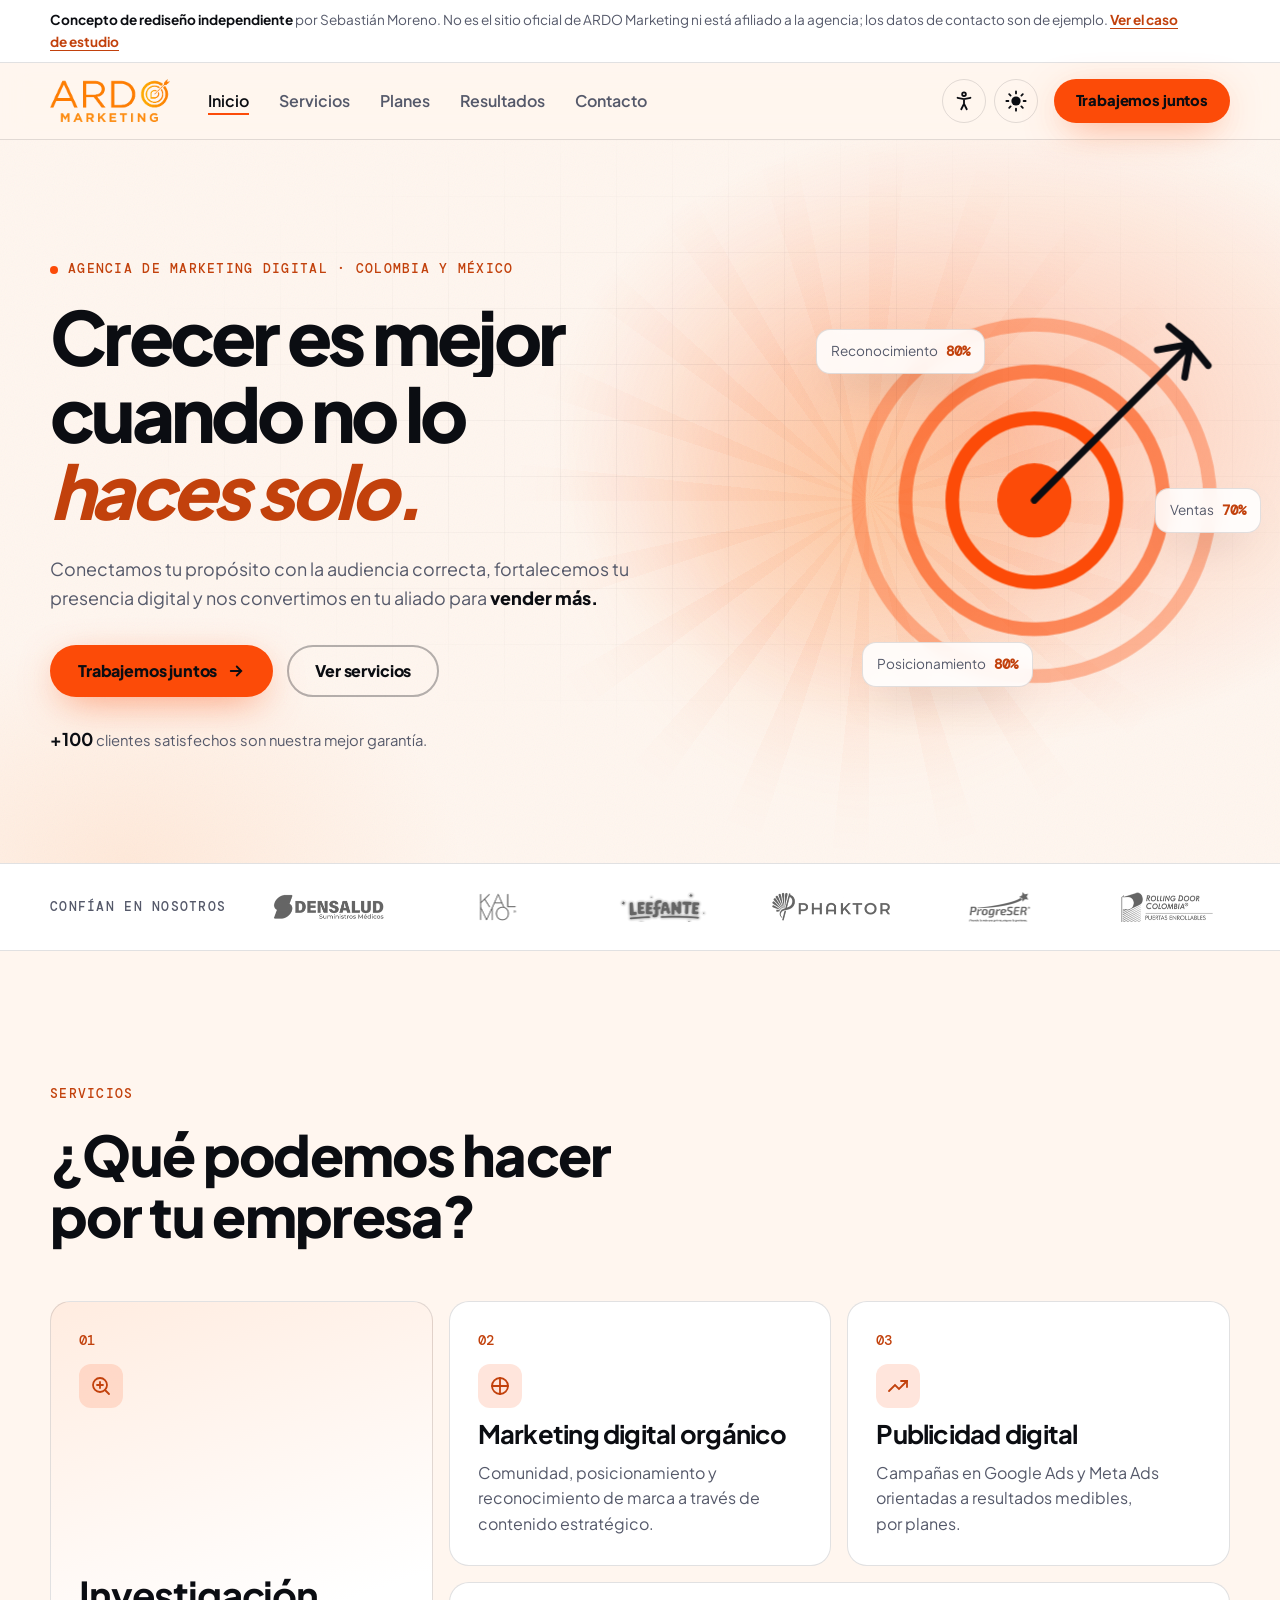
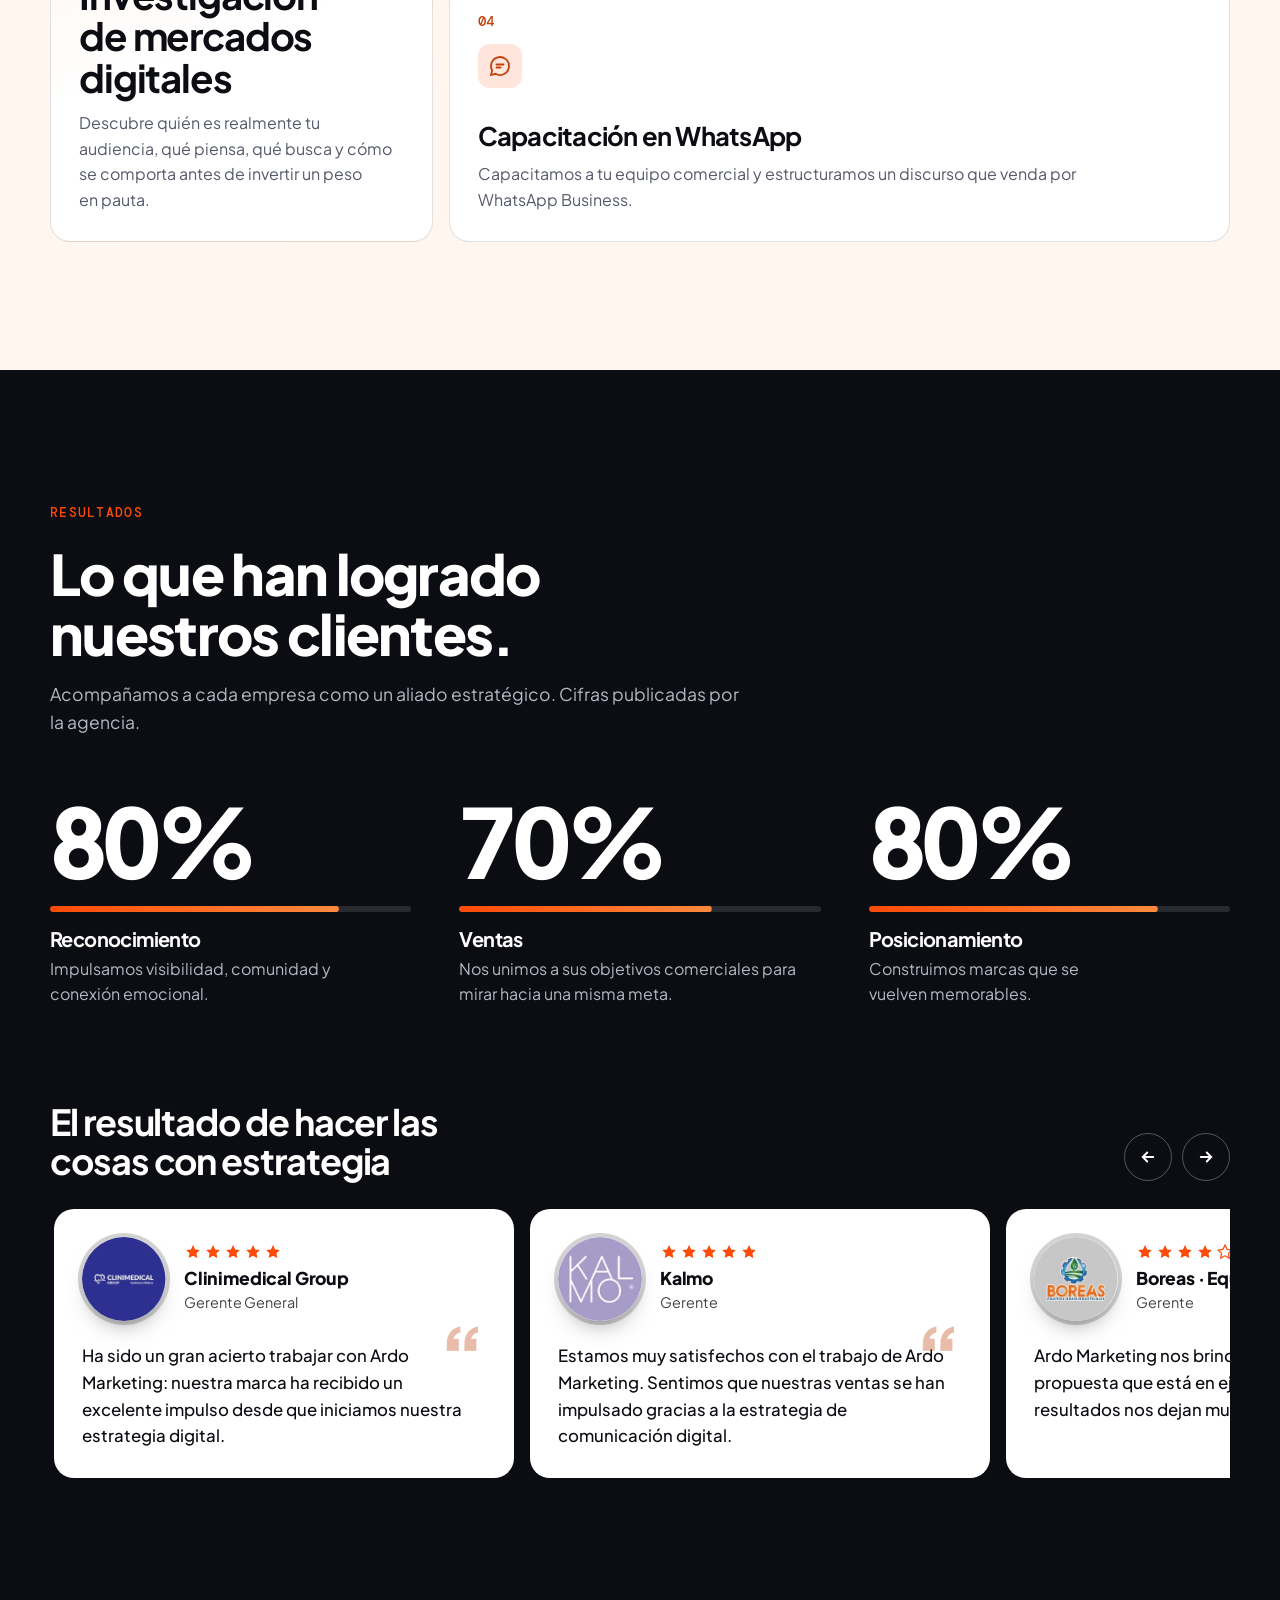
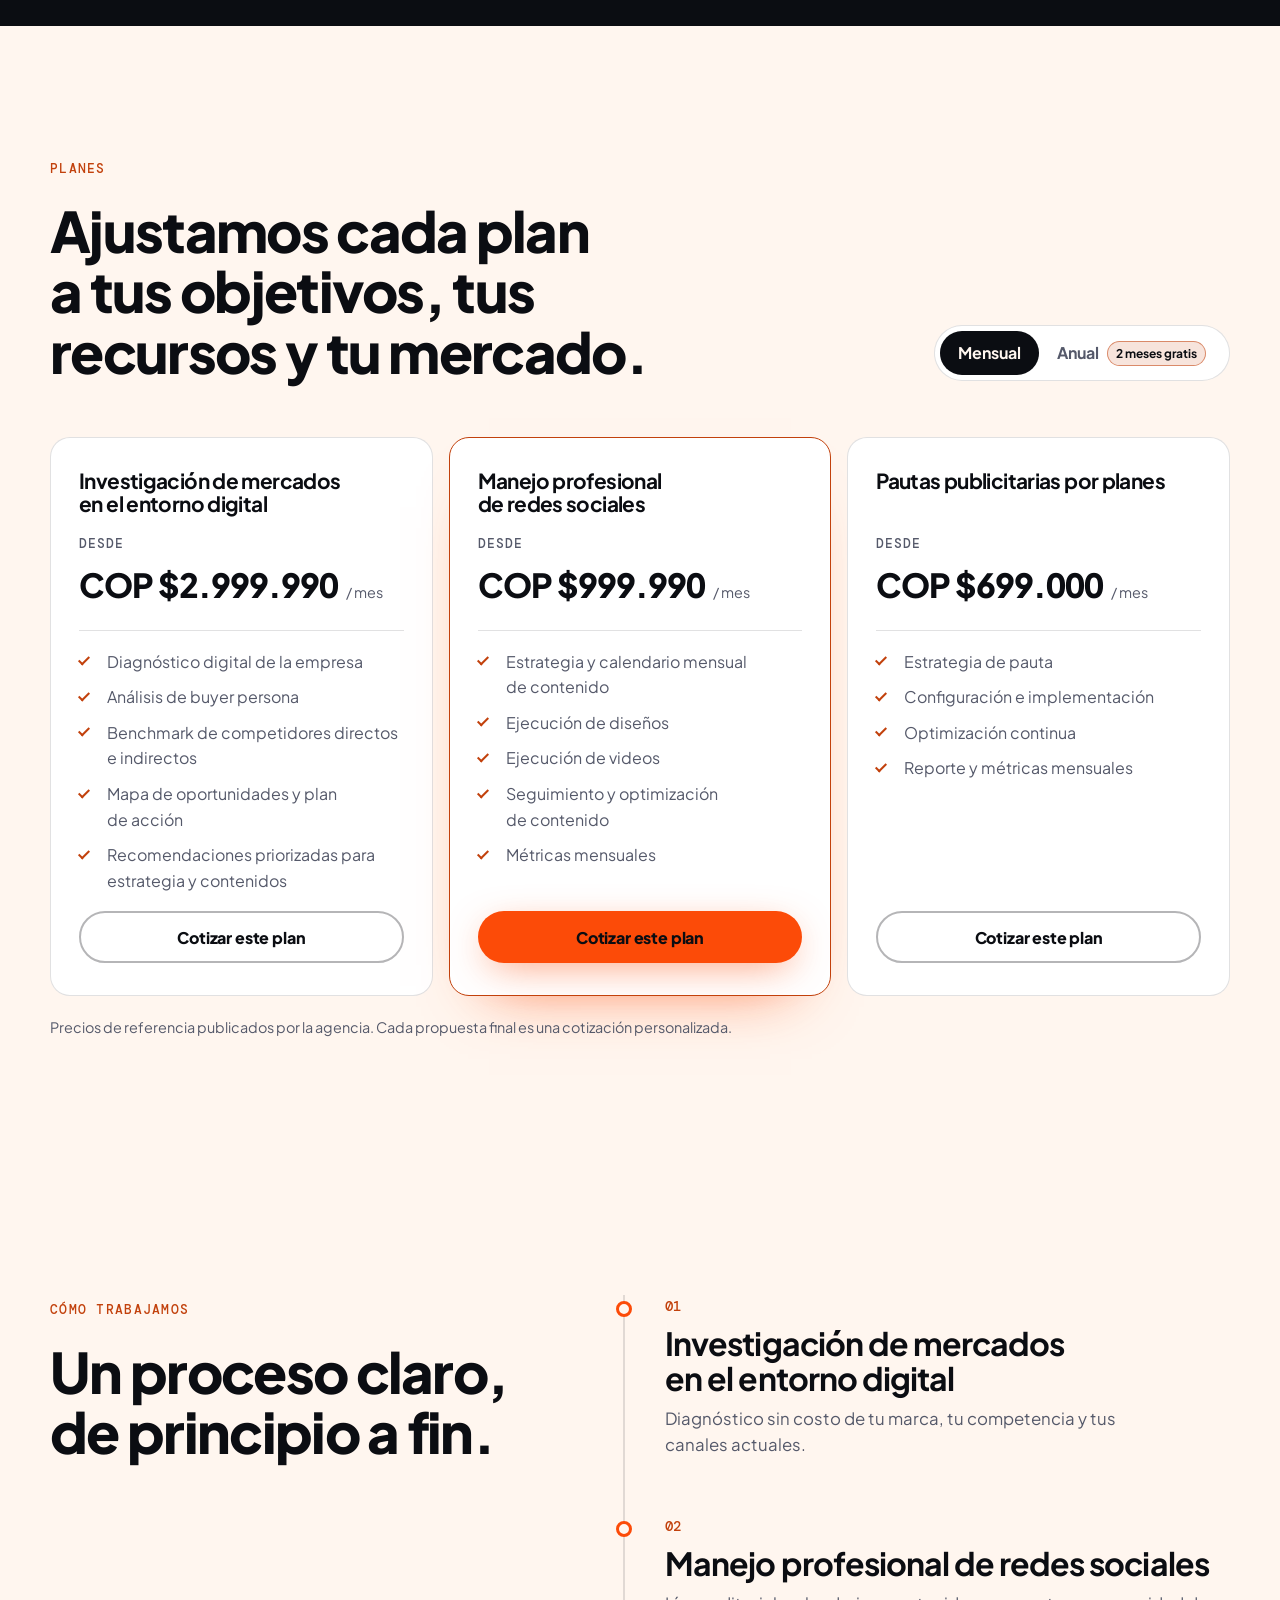
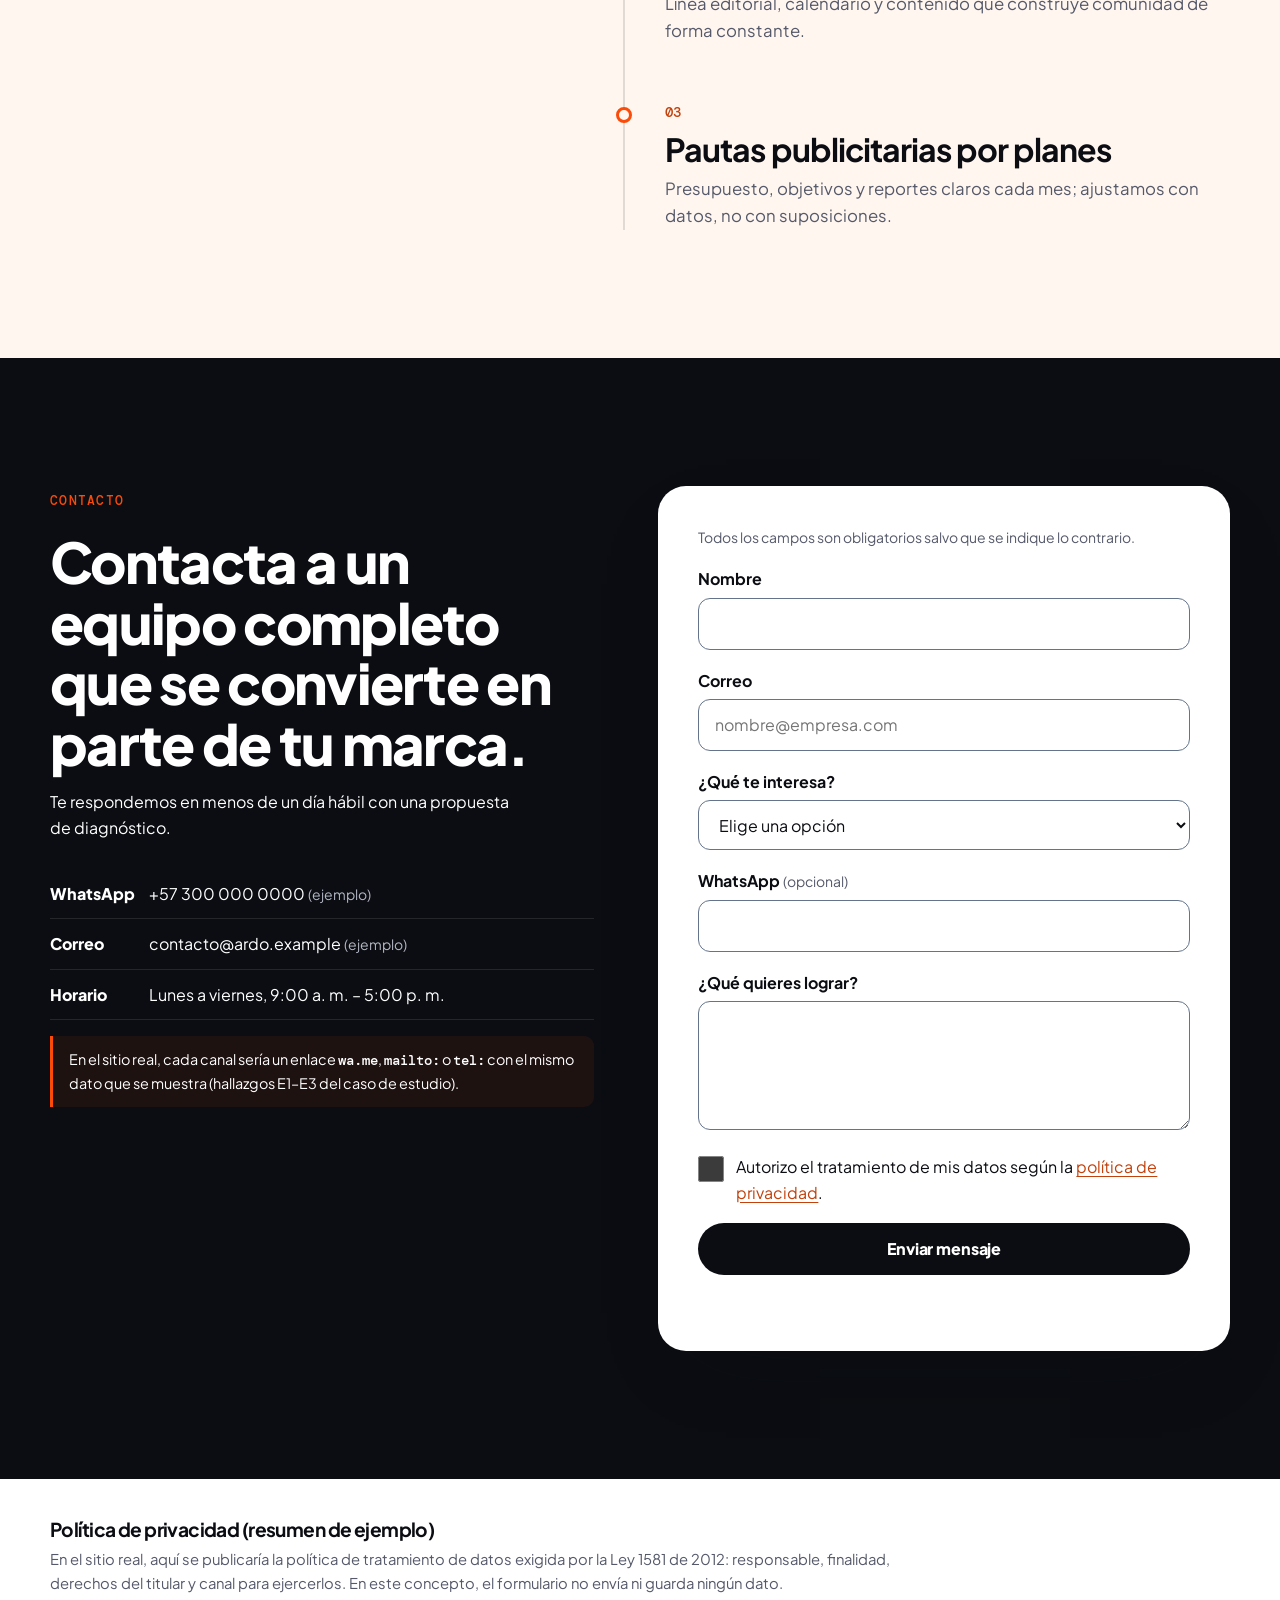
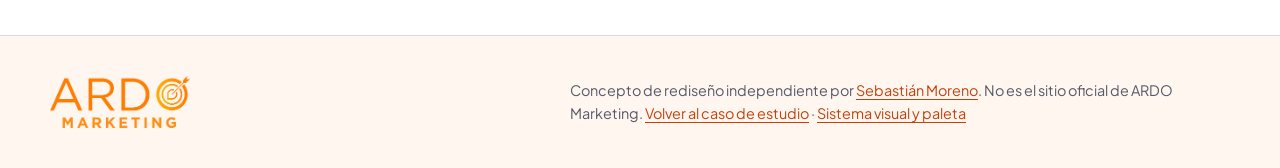
==== commit f24eb6d1: "feat: concepto ARDO v4 — planes, clientes reales y ajustes de lectura Contenido real que faltaba res" ====
--- a/ardo-rediseno/index.html
+++ b/ardo-rediseno/index.html
@@ -2,22 +2,30 @@
 <html lang="es">
 <head>
   <meta charset="UTF-8">
-  <meta http-equiv="Content-Security-Policy" content="default-src 'self'; script-src 'self' 'sha256-ofYRs+lhoPY6+/gxa3og5UN9K8P+MhVLA2vUZOm6WMU='; style-src 'self'; img-src 'self' data:; font-src 'self'; connect-src 'self'; form-action 'none'; object-src 'none'; base-uri 'self'; upgrade-insecure-requests">
+  <meta http-equiv="Content-Security-Policy" content="default-src 'self'; script-src 'self' 'sha256-ySvX5QVszY5x5c5Njv8/jlCLTr0jXDh+NdLRc11g/yA='; style-src 'self'; img-src 'self' data:; font-src 'self'; connect-src 'self'; form-action 'none'; object-src 'none'; base-uri 'self'; upgrade-insecure-requests">
   <meta name="viewport" content="width=device-width, initial-scale=1.0">
   <!-- Concepto de portafolio: no debe aparecer en buscadores como si fuera el sitio de la agencia -->
   <meta name="robots" content="noindex, nofollow">
   <meta name="description" content="Concepto de rediseño independiente de la home de ARDO Marketing, creado por Sebastián Moreno como caso de estudio de conversión, móvil y accesibilidad. No es el sitio oficial.">
   <meta name="theme-color" content="#0b0d12">
   <meta name="color-scheme" content="dark light">
-  <!-- Tema antes del primer pintado. Si se cambia este script, hay que recalcular su hash en la CSP (validar.js lo comprueba) -->
+  <!-- Tema y ajustes de lectura antes del primer pintado. Si se cambia este script, hay que recalcular su hash en la CSP (validar.js lo comprueba) -->
   <script>
     (function () {
+      var raiz = document.documentElement;
       var tema;
-      try { tema = localStorage.getItem('ardo-tema'); } catch (e) { tema = null; }
+      var ajustes = {};
+      try {
+        tema = localStorage.getItem('ardo-tema');
+        ajustes = JSON.parse(localStorage.getItem('ardo-ajustes') || '{}') || {};
+      } catch (e) { tema = null; }
       if (tema !== 'dia' && tema !== 'noche') {
         tema = window.matchMedia('(prefers-color-scheme: light)').matches ? 'dia' : 'noche';
       }
-      if (tema === 'dia') document.documentElement.setAttribute('data-tema', 'dia');
+      if (tema === 'dia') raiz.setAttribute('data-tema', 'dia');
+      ['texto', 'contraste', 'movimiento', 'espaciado'].forEach(function (k) {
+        if (typeof ajustes[k] === 'string' && /^[a-z-]{1,20}$/.test(ajustes[k])) raiz.setAttribute('data-' + k, ajustes[k]);
+      });
     })();
   </script>
   <title>Concepto de rediseño · ARDO Marketing — caso de estudio</title>
@@ -45,13 +53,17 @@
       </a>
       <nav id="menu-principal" aria-label="Principal">
         <ul class="nav-lista">
+          <li><a href="#inicio" aria-current="true">Inicio</a></li>
           <li><a href="#servicios">Servicios</a></li>
+          <li><a href="#planes">Planes</a></li>
           <li><a href="#resultados">Resultados</a></li>
-          <li><a href="#proceso">Cómo trabajamos</a></li>
           <li><a href="#contacto">Contacto</a></li>
         </ul>
       </nav>
       <div class="cabecera-controles">
+        <button class="boton-ajustes" id="boton-ajustes" type="button" popovertarget="ajustes" aria-label="Ajustes de lectura">
+          <svg aria-hidden="true" width="22" height="22" viewBox="0 0 24 24" fill="none" stroke="currentColor" stroke-width="2" stroke-linecap="round"><circle cx="12" cy="4.5" r="2"/><path d="M5 8.5l7 1.5 7-1.5M12 10v5M9 21l3-6 3 6"/></svg>
+        </button>
         <button class="boton-tema" id="boton-tema" type="button" aria-label="Activar modo día">
           <svg class="tema-icono" aria-hidden="true" width="22" height="22" viewBox="0 0 24 24">
             <mask id="tema-mascara">
@@ -71,6 +83,29 @@
       </div>
     </div>
   </header>
+
+  <!-- Ajustes de lectura: cada persona adapta la página a lo que necesita; se recuerda entre visitas -->
+  <div class="ajustes" id="ajustes" popover aria-labelledby="ajustes-titulo">
+    <div class="ajustes-cabeza">
+      <h2 id="ajustes-titulo">Ajustes de lectura</h2>
+      <button class="ajustes-cerrar" type="button" popovertarget="ajustes" popovertargetaction="hide" aria-label="Cerrar ajustes">
+        <svg aria-hidden="true" width="18" height="18" viewBox="0 0 24 24" fill="none" stroke="currentColor" stroke-width="2.5" stroke-linecap="round"><path d="M6 6l12 12M18 6L6 18"/></svg>
+      </button>
+    </div>
+    <fieldset class="ajuste">
+      <legend>Tamaño del texto</legend>
+      <div class="segmentado">
+        <label><input type="radio" name="texto" value="normal" checked> <span>A</span><span class="visually-hidden"> normal</span></label>
+        <label><input type="radio" name="texto" value="grande"> <span class="a-grande">A</span><span class="visually-hidden"> grande</span></label>
+        <label><input type="radio" name="texto" value="muy-grande"> <span class="a-muy-grande">A</span><span class="visually-hidden"> muy grande</span></label>
+      </div>
+    </fieldset>
+    <label class="interruptor"><input type="checkbox" name="contraste" value="alto"> <span>Contraste alto</span></label>
+    <label class="interruptor"><input type="checkbox" name="movimiento" value="reducido"> <span>Pausar animaciones</span></label>
+    <label class="interruptor"><input type="checkbox" name="espaciado" value="amplio"> <span>Espaciado de lectura</span></label>
+    <button class="ajustes-restablecer" type="button" id="ajustes-restablecer">Restablecer</button>
+    <p class="ajustes-nota" id="ajustes-estado" role="status" aria-live="polite"></p>
+  </div>
 
   <main id="contenido">
     <!-- HERO: HTML real (antes: slider de escritorio escalado con un CTA de 65 × 11 px) -->
@@ -122,13 +157,20 @@
       </div>
     </section>
 
-    <!-- Cinta en movimiento: el contenido real está en la lista de servicios; esta cinta es decorativa -->
-    <div class="cinta" aria-hidden="true">
-      <div class="cinta-pista">
-        <span>Investigación de mercados</span><span>Redes sociales</span><span>Google Ads</span><span>Meta Ads</span><span>WhatsApp Business</span><span>Posicionamiento de marca</span>
-        <span>Investigación de mercados</span><span>Redes sociales</span><span>Google Ads</span><span>Meta Ads</span><span>WhatsApp Business</span><span>Posicionamiento de marca</span>
-      </div>
-    </div>
+    <!-- CONFÍAN EN NOSOTROS: prueba social real, justo después de la promesa del hero -->
+    <section class="marcas" aria-labelledby="marcas-titulo">
+      <div class="contenedor marcas-fila">
+        <h2 id="marcas-titulo" class="marcas-titulo">Confían en nosotros</h2>
+        <ul class="marcas-lista">
+          <li><img src="img/marcas/densalud.webp" width="125" height="30" alt="Densalud" loading="lazy" decoding="async"></li>
+          <li><img src="img/marcas/kalmo.webp" width="125" height="30" alt="Kalmo" loading="lazy" decoding="async"></li>
+          <li><img src="img/marcas/leefante.webp" width="125" height="30" alt="Leefante" loading="lazy" decoding="async"></li>
+          <li><img src="img/marcas/pactor.webp" width="125" height="30" alt="Phaktor" loading="lazy" decoding="async"></li>
+          <li><img src="img/marcas/progreser.webp" width="125" height="30" alt="ProgreSER" loading="lazy" decoding="async"></li>
+          <li><img src="img/marcas/rollindoor.webp" width="125" height="30" alt="Rolling Door Colombia" loading="lazy" decoding="async"></li>
+        </ul>
+      </div>
+    </section>
 
     <!-- SERVICIOS: bento con foco que sigue al cursor -->
     <section class="seccion" id="servicios" aria-labelledby="servicios-titulo">
@@ -208,24 +250,100 @@
         </div>
         <ul class="testimonios" id="testimonios" tabindex="0" aria-labelledby="testimonios-titulo">
           <li class="testimonio">
+            <div class="testimonio-cabeza">
+              <img class="testimonio-logo" src="img/clientes/clinimedical.webp" width="96" height="96" alt="" loading="lazy" decoding="async">
+              <div>
+                <p class="estrellas" role="img" aria-label="Calificación: 5 de 5"><svg class="estrella" viewBox="0 0 24 24" width="18" height="18"><path d="M12 2.8l2.8 5.7 6.3.9-4.5 4.4 1.1 6.3L12 17.1l-5.7 3 1.1-6.3L2.9 9.4l6.3-.9z"/></svg><svg class="estrella" viewBox="0 0 24 24" width="18" height="18"><path d="M12 2.8l2.8 5.7 6.3.9-4.5 4.4 1.1 6.3L12 17.1l-5.7 3 1.1-6.3L2.9 9.4l6.3-.9z"/></svg><svg class="estrella" viewBox="0 0 24 24" width="18" height="18"><path d="M12 2.8l2.8 5.7 6.3.9-4.5 4.4 1.1 6.3L12 17.1l-5.7 3 1.1-6.3L2.9 9.4l6.3-.9z"/></svg><svg class="estrella" viewBox="0 0 24 24" width="18" height="18"><path d="M12 2.8l2.8 5.7 6.3.9-4.5 4.4 1.1 6.3L12 17.1l-5.7 3 1.1-6.3L2.9 9.4l6.3-.9z"/></svg><svg class="estrella" viewBox="0 0 24 24" width="18" height="18"><path d="M12 2.8l2.8 5.7 6.3.9-4.5 4.4 1.1 6.3L12 17.1l-5.7 3 1.1-6.3L2.9 9.4l6.3-.9z"/></svg></p>
+                <p class="testimonio-empresa">Clinimedical Group</p>
+                <p class="testimonio-cargo">Gerente General</p>
+              </div>
+            </div>
             <blockquote>
               <p>Ha sido un gran acierto trabajar con Ardo Marketing: nuestra marca ha recibido un excelente impulso desde que iniciamos nuestra estrategia digital.</p>
             </blockquote>
-            <p class="testimonio-autor">Clinimedical Group</p>
           </li>
           <li class="testimonio">
+            <div class="testimonio-cabeza">
+              <img class="testimonio-logo" src="img/clientes/kalmo.webp" width="96" height="96" alt="" loading="lazy" decoding="async">
+              <div>
+                <p class="estrellas" role="img" aria-label="Calificación: 5 de 5"><svg class="estrella" viewBox="0 0 24 24" width="18" height="18"><path d="M12 2.8l2.8 5.7 6.3.9-4.5 4.4 1.1 6.3L12 17.1l-5.7 3 1.1-6.3L2.9 9.4l6.3-.9z"/></svg><svg class="estrella" viewBox="0 0 24 24" width="18" height="18"><path d="M12 2.8l2.8 5.7 6.3.9-4.5 4.4 1.1 6.3L12 17.1l-5.7 3 1.1-6.3L2.9 9.4l6.3-.9z"/></svg><svg class="estrella" viewBox="0 0 24 24" width="18" height="18"><path d="M12 2.8l2.8 5.7 6.3.9-4.5 4.4 1.1 6.3L12 17.1l-5.7 3 1.1-6.3L2.9 9.4l6.3-.9z"/></svg><svg class="estrella" viewBox="0 0 24 24" width="18" height="18"><path d="M12 2.8l2.8 5.7 6.3.9-4.5 4.4 1.1 6.3L12 17.1l-5.7 3 1.1-6.3L2.9 9.4l6.3-.9z"/></svg><svg class="estrella" viewBox="0 0 24 24" width="18" height="18"><path d="M12 2.8l2.8 5.7 6.3.9-4.5 4.4 1.1 6.3L12 17.1l-5.7 3 1.1-6.3L2.9 9.4l6.3-.9z"/></svg></p>
+                <p class="testimonio-empresa">Kalmo</p>
+                <p class="testimonio-cargo">Gerente</p>
+              </div>
+            </div>
             <blockquote>
               <p>Estamos muy satisfechos con el trabajo de Ardo Marketing. Sentimos que nuestras ventas se han impulsado gracias a la estrategia de comunicación digital.</p>
             </blockquote>
-            <p class="testimonio-autor">Kalmo</p>
           </li>
           <li class="testimonio">
+            <div class="testimonio-cabeza">
+              <img class="testimonio-logo" src="img/clientes/boreas.webp" width="96" height="96" alt="" loading="lazy" decoding="async">
+              <div>
+                <p class="estrellas" role="img" aria-label="Calificación: 4 de 5"><svg class="estrella" viewBox="0 0 24 24" width="18" height="18"><path d="M12 2.8l2.8 5.7 6.3.9-4.5 4.4 1.1 6.3L12 17.1l-5.7 3 1.1-6.3L2.9 9.4l6.3-.9z"/></svg><svg class="estrella" viewBox="0 0 24 24" width="18" height="18"><path d="M12 2.8l2.8 5.7 6.3.9-4.5 4.4 1.1 6.3L12 17.1l-5.7 3 1.1-6.3L2.9 9.4l6.3-.9z"/></svg><svg class="estrella" viewBox="0 0 24 24" width="18" height="18"><path d="M12 2.8l2.8 5.7 6.3.9-4.5 4.4 1.1 6.3L12 17.1l-5.7 3 1.1-6.3L2.9 9.4l6.3-.9z"/></svg><svg class="estrella" viewBox="0 0 24 24" width="18" height="18"><path d="M12 2.8l2.8 5.7 6.3.9-4.5 4.4 1.1 6.3L12 17.1l-5.7 3 1.1-6.3L2.9 9.4l6.3-.9z"/></svg><svg class="estrella vacia" viewBox="0 0 24 24" width="18" height="18"><path d="M12 2.8l2.8 5.7 6.3.9-4.5 4.4 1.1 6.3L12 17.1l-5.7 3 1.1-6.3L2.9 9.4l6.3-.9z"/></svg></p>
+                <p class="testimonio-empresa">Boreas · Equipos agroindustriales</p>
+                <p class="testimonio-cargo">Gerente</p>
+              </div>
+            </div>
             <blockquote>
               <p>Ardo Marketing nos brindó una excelente propuesta que está en ejecución, y los primeros resultados nos dejan muy contentos.</p>
             </blockquote>
-            <p class="testimonio-autor">Boreas</p>
-          </li>
-        </ul>
+          </li>
+        </ul>
+      </div>
+    </section>
+
+    <!-- PLANES: precios publicados por la agencia; el anual aplica su promesa de "dos meses gratis" (10 × mensual) -->
+    <section class="seccion" id="planes" aria-labelledby="planes-titulo">
+      <div class="contenedor">
+        <div class="seccion-cabeza planes-cabeza">
+          <div>
+            <p class="etiqueta">Planes</p>
+            <h2 id="planes-titulo">Ajustamos cada plan a tus objetivos, tus recursos y tu mercado.</h2>
+          </div>
+          <div class="periodo" role="group" aria-label="Periodo de pago">
+            <button type="button" class="periodo-opcion" data-periodo="mes" aria-pressed="true">Mensual</button>
+            <button type="button" class="periodo-opcion" data-periodo="anual" aria-pressed="false">Anual <span class="periodo-ahorro">2 meses gratis</span></button>
+          </div>
+        </div>
+        <p class="visually-hidden" id="periodo-estado" role="status" aria-live="polite"></p>
+        <ul class="planes">
+          <li class="plan">
+            <h3>Investigación de mercados en el entorno digital</h3>
+            <p class="plan-precio"><span class="plan-desde">Desde</span> <span class="plan-valor" data-mes="2999990" data-anual="29999900">COP $2.999.990</span> <span class="plan-periodo">/ mes</span></p>
+            <ul class="plan-items">
+              <li>Diagnóstico digital de la empresa</li>
+              <li>Análisis de buyer persona</li>
+              <li>Benchmark de competidores directos e indirectos</li>
+              <li>Mapa de oportunidades y plan de acción</li>
+              <li>Recomendaciones priorizadas para estrategia y contenidos</li>
+            </ul>
+            <a class="boton boton-fantasma boton-ancho" href="#contacto" data-plan="investigacion">Cotizar este plan<span class="visually-hidden">: Investigación de mercados en el entorno digital</span></a>
+          </li>
+          <li class="plan plan-destacado">
+            <h3>Manejo profesional de redes sociales</h3>
+            <p class="plan-precio"><span class="plan-desde">Desde</span> <span class="plan-valor" data-mes="999990" data-anual="9999900">COP $999.990</span> <span class="plan-periodo">/ mes</span></p>
+            <ul class="plan-items">
+              <li>Estrategia y calendario mensual de contenido</li>
+              <li>Ejecución de diseños</li>
+              <li>Ejecución de videos</li>
+              <li>Seguimiento y optimización de contenido</li>
+              <li>Métricas mensuales</li>
+            </ul>
+            <a class="boton boton-marca boton-ancho" href="#contacto" data-plan="redes">Cotizar este plan<span class="visually-hidden">: Manejo profesional de redes sociales</span></a>
+          </li>
+          <li class="plan">
+            <h3>Pautas publicitarias por planes</h3>
+            <p class="plan-precio"><span class="plan-desde">Desde</span> <span class="plan-valor" data-mes="699000" data-anual="6990000">COP $699.000</span> <span class="plan-periodo">/ mes</span></p>
+            <ul class="plan-items">
+              <li>Estrategia de pauta</li>
+              <li>Configuración e implementación</li>
+              <li>Optimización continua</li>
+              <li>Reporte y métricas mensuales</li>
+            </ul>
+            <a class="boton boton-fantasma boton-ancho" href="#contacto" data-plan="pauta">Cotizar este plan<span class="visually-hidden">: Pautas publicitarias por planes</span></a>
+          </li>
+        </ul>
+        <p class="planes-nota">Precios de referencia publicados por la agencia. Cada propuesta final es una cotización personalizada.</p>
       </div>
     </section>
 
@@ -234,7 +352,7 @@
       <div class="contenedor proceso-rejilla">
         <div class="proceso-fijo">
           <p class="etiqueta">Cómo trabajamos</p>
-          <h2 id="proceso-titulo">Ajustamos cada plan a tus objetivos, tus recursos y tu mercado.</h2>
+          <h2 id="proceso-titulo">Un proceso claro, de principio a fin.</h2>
         </div>
         <ol class="pasos">
           <li class="paso">
@@ -289,6 +407,18 @@
           </div>
 
           <div class="campo">
+            <label for="interes">¿Qué te interesa?</label>
+            <select id="interes" name="interes" required>
+              <option value="">Elige una opción</option>
+              <option value="investigacion">Investigación de mercados</option>
+              <option value="redes">Manejo de redes sociales</option>
+              <option value="pauta">Pauta publicitaria</option>
+              <option value="whatsapp">Capacitación en WhatsApp</option>
+              <option value="asesoria">Aún no lo sé: quiero asesoría</option>
+            </select>
+          </div>
+
+          <div class="campo">
             <label for="whatsapp">WhatsApp <span class="opcional">(opcional)</span></label>
             <input id="whatsapp" name="whatsapp" type="tel" autocomplete="tel" inputmode="tel">
           </div>
@@ -328,7 +458,7 @@
       <img src="img/logo-naranja.webp" width="140" height="51" alt="ARDO Marketing" loading="lazy">
       <p>
         Concepto de rediseño independiente por <a href="../">Sebastián Moreno</a>. No es el sitio oficial de ARDO Marketing.
-        <a href="../#caso-ardo">Volver al caso de estudio</a>
+        <a href="../#caso-ardo">Volver al caso de estudio</a> · <a href="sistema.html">Sistema visual y paleta</a>
       </p>
     </div>
   </footer>
--- a/ardo-rediseno/estilos.min.css
+++ b/ardo-rediseno/estilos.min.css
@@ -1 +1 @@
-@font-face{font-family:Plus Jakarta Sans;font-style:normal;font-weight:400 800;font-display:swap;src:url(../fonts/plus-jakarta-sans-latin-var.woff2)format("woff2")}@font-face{font-family:DM Mono;font-style:normal;font-weight:500;font-display:swap;src:url(../fonts/dm-mono-latin-500.woff2)format("woff2")}:root{--tinta:#0b0d12;--naranja:#fc4b08;--naranja-2:#ff8a3d;--error-claro:#b91c1c;--radio:20px;--ease:cubic-bezier(.2, .8, .2, 1);--sans:"Plus Jakarta Sans", system-ui, -apple-system, "Segoe UI", Roboto, sans-serif;--mono:"DM Mono", ui-monospace, monospace}:root,:root[data-tema=dia] .invertida{--fondo:#0b0d12;--superficie:#16181f;--superficie-2:#1e212b;--texto:#fff;--texto-2:#b4b8c5;--acento:#fc4b08;--acento-inv:#c2410c;--borde:#ffffff1a;color-scheme:dark}:root[data-tema=dia],:root:not([data-tema=dia]) .invertida{--fondo:#fff6ef;--superficie:#fff;--superficie-2:#ffece0;--texto:#0b0d12;--texto-2:#55596a;--acento:#c2410c;--acento-inv:#fc4b08;--borde:#0b0d121f;color-scheme:light}*,:before,:after{box-sizing:border-box}[hidden]{display:none!important}html{scroll-behavior:smooth;-webkit-font-smoothing:antialiased;scroll-padding-top:88px}body{background:var(--fondo);color:var(--texto);font-family:var(--sans);margin:0;font-size:1rem;line-height:1.6;transition:background-color .3s,color .3s}h1,h2,h3{letter-spacing:-.03em;text-wrap:balance;margin:0;line-height:1.08}p,li,blockquote{text-wrap:pretty}a{color:var(--acento);text-underline-offset:3px}img{max-width:100%;height:auto;display:block}:focus-visible{outline:3px solid var(--acento);outline-offset:3px}::selection{background:var(--naranja);color:var(--tinta)}main{overflow-x:clip}.contenedor{width:min(1180px,100% - 40px);margin-inline:auto}.visually-hidden{clip:rect(0 0 0 0);white-space:nowrap;width:1px;height:1px;position:absolute;overflow:hidden}.skip-link{z-index:100;background:var(--naranja);color:var(--tinta);border-radius:8px;padding:10px 16px;font-weight:700;position:absolute;top:-100px;left:12px}.skip-link:focus{top:12px}.progreso{z-index:70;background:linear-gradient(90deg, var(--naranja), var(--naranja-2));transform-origin:0;pointer-events:none;height:3px;position:fixed;inset:0 0 auto;transform:scaleX(0)}.aviso{background:var(--naranja);color:var(--tinta);font-size:.85rem}.aviso p{width:min(1180px,100% - 40px);margin:0 auto;padding:9px 0}.aviso a{color:var(--tinta);font-weight:800}.boton{min-height:52px;font:inherit;letter-spacing:-.01em;cursor:pointer;transition:background-color .2s ease, color .2s ease, border-color .2s ease, translate .35s var(--ease), scale .15s ease;border:2px solid #0000;border-radius:999px;justify-content:center;align-items:center;gap:10px;padding:0 26px;font-weight:800;text-decoration:none;display:inline-flex}.boton svg{transition:translate .25s var(--ease)}.boton:hover svg{translate:4px}.boton:active{scale:.97}.boton-sm{min-height:44px;padding:0 20px;font-size:.925rem}.boton-marca{background:var(--naranja);color:var(--tinta);box-shadow:0 10px 40px -12px #fc4b08b3}.boton-marca:hover{background:var(--naranja-2)}.boton-fantasma{border-color:color-mix(in srgb, var(--texto) 30%, transparent);color:var(--texto)}.boton-fantasma:hover{border-color:var(--texto);background:color-mix(in srgb, var(--texto) 6%, transparent)}.boton-oscuro{background:var(--tinta);color:#fff}.boton-oscuro:hover{background:#1e212b}.boton-ancho{width:100%}.boton-circulo{border:1.5px solid color-mix(in srgb, var(--texto) 30%, transparent);width:48px;height:48px;color:var(--texto);cursor:pointer;background:0 0;border-radius:50%;place-items:center;transition:background-color .2s,color .2s;display:grid}.boton-circulo:hover{background:var(--texto);color:var(--fondo)}.cabecera{z-index:60;background:color-mix(in srgb, var(--fondo) 74%, transparent);border-bottom:1px solid var(--borde);backdrop-filter:blur(14px)saturate(1.4);transition:background-color .3s;position:sticky;top:0}.cabecera-fila{align-items:center;gap:24px;min-height:76px;display:flex}.marca img{width:120px}.nav-lista{gap:2px;margin:0;padding:0;list-style:none;display:flex}.nav-lista a{min-height:44px;color:var(--texto-2);align-items:center;padding:0 14px;font-weight:600;text-decoration:none;transition:color .2s;display:inline-flex;position:relative}.nav-lista a:after{content:"";background:var(--naranja);height:2px;transition:scale .3s var(--ease);position:absolute;inset:auto 14px 8px;scale:0 1}.nav-lista a:hover{color:var(--texto)}.nav-lista a:hover:after{scale:1}.hero{isolation:isolate;padding-block:clamp(56px,9vw,120px) clamp(64px,9vw,110px);position:relative;overflow:hidden}.hero:before{content:"";z-index:-2;background:radial-gradient(40rem 28rem at 78% 40%,#fc4b0847,#0000 70%),radial-gradient(30rem 20rem at 10% 100%,#ff8a3d1f,#0000 70%);position:absolute;inset:0}.hero:after{content:"";z-index:-1;background-image:linear-gradient(color-mix(in srgb, var(--texto) 6%, transparent) 1px, transparent 1px), linear-gradient(90deg, color-mix(in srgb, var(--texto) 6%, transparent) 1px, transparent 1px);background-size:56px 56px;position:absolute;inset:0;mask-image:radial-gradient(70% 60% at 60% 40%,#000,#0000 75%)}.hero-grano{z-index:-1;opacity:.08;pointer-events:none;background-image:url("data:image/svg+xml,%3Csvg xmlns='http://www.w3.org/2000/svg' width='160' height='160'%3E%3Cfilter id='n'%3E%3CfeTurbulence type='fractalNoise' baseFrequency='0.9' numOctaves='2' stitchTiles='stitch'/%3E%3C/filter%3E%3Crect width='100%25' height='100%25' filter='url(%23n)'/%3E%3C/svg%3E");position:absolute;inset:0}.hero-rejilla{grid-template-columns:1.3fr .7fr;align-items:center;gap:clamp(32px,5vw,72px);display:grid}.etiqueta{font-family:var(--mono);letter-spacing:.1em;text-transform:uppercase;color:var(--acento);align-items:center;gap:10px;margin:0 0 20px;font-size:.8rem;font-weight:500;display:inline-flex}.punto{background:var(--naranja);border-radius:50%;width:8px;height:8px;box-shadow:0 0 #fc4b0899}.hero-titulo{letter-spacing:-.05em;margin-bottom:24px;font-size:clamp(2.6rem,5.8vw,5.1rem);font-weight:800;line-height:.98}.hero-titulo .linea{padding-bottom:.06em;display:block;overflow:hidden}.hero-titulo .linea>span{display:inline-block}.acento{color:var(--acento);padding-right:.08em;font-style:italic}.hero-texto{max-width:50ch;color:var(--texto-2);margin:0 0 32px;font-size:clamp(1.05rem,1.4vw,1.2rem)}.rotador{vertical-align:bottom;height:1.6em;color:var(--texto);font-weight:800;display:inline-block;overflow:hidden}.rotador-pista{flex-direction:column;display:flex}.rotador-pista>span{height:1.6em;display:block}.hero-acciones{flex-wrap:wrap;gap:14px;margin-bottom:28px;display:flex}.hero-prueba{color:var(--texto-2);margin:0;font-size:.925rem}.hero-prueba strong{color:var(--texto);font-size:1.1rem}.diana{aspect-ratio:1;width:min(100%,440px);transform:perspective(900px) rotateX(var(--inclina-x,0deg)) rotateY(var(--inclina-y,0deg));transition:transform .4s var(--ease);margin-inline:auto;position:relative}.diana-svg{width:100%;height:100%;overflow:visible}.anillo,.centro{fill:none;stroke-width:14px}.a1{stroke:#fc4b0859}.a2{stroke:#fc4b0899}.a3{stroke:var(--naranja)}.centro{fill:var(--naranja);stroke:none}.flecha{stroke:var(--texto);stroke-width:7px;stroke-linecap:round;fill:none}.impacto{fill:none;stroke:var(--naranja-2);stroke-width:3px;opacity:0;transform-origin:200px 200px}.chip{border:1px solid var(--borde);background:color-mix(in srgb, var(--superficie) 88%, transparent);backdrop-filter:blur(8px);color:var(--texto-2);white-space:nowrap;border-radius:14px;padding:10px 14px;font-size:.85rem;position:absolute;box-shadow:0 20px 40px -20px #00000080}.chip b{color:var(--acento);font-family:var(--mono);margin-left:6px}.chip-1{top:6%;left:-6%}.chip-2{top:46%;right:-8%}.chip-3{bottom:4%;left:6%}.cinta{background:var(--naranja);color:var(--tinta);z-index:2;border-block:1px solid #0b0d124d;margin-block:-8px;padding-block:18px;position:relative;overflow:hidden;rotate:-1.5deg}.cinta-pista{width:max-content;display:flex}.cinta-pista span{letter-spacing:-.02em;white-space:nowrap;align-items:center;gap:28px;padding-right:28px;font-size:clamp(1.1rem,2vw,1.5rem);font-weight:800;display:inline-flex}.cinta-pista span:after{content:"";border:3px solid var(--tinta);border-radius:50%;width:12px;height:12px}.seccion{padding-block:clamp(72px,10vw,128px)}.seccion-cabeza{max-width:760px;margin-bottom:clamp(36px,5vw,56px)}.seccion h2{font-size:clamp(2rem,4.6vw,3.5rem);font-weight:800}.seccion-intro{color:var(--texto-2);margin:16px 0 0;font-size:1.1rem}.invertida{background:var(--fondo);color:var(--texto)}.bento{grid-template-columns:repeat(3,1fr);gap:16px;margin:0;padding:0;list-style:none;display:grid}.tarjeta{border:1px solid var(--borde);border-radius:var(--radio);background:var(--superficie);isolation:isolate;min-height:260px;transition:border-color .3s ease, translate .4s var(--ease), rotate .4s var(--ease);flex-direction:column;gap:12px;padding:28px;display:flex;position:relative;overflow:hidden}.foco:before{content:"";z-index:-1;background:radial-gradient(320px circle at var(--mx,50%) var(--my,0%), #fc4b0838, transparent 65%);opacity:0;transition:opacity .3s;position:absolute;inset:0}.foco:hover:before{opacity:1}.tarjeta:hover{border-color:#fc4b0880;translate:0 -4px}.tarjeta-grande{background:linear-gradient(160deg, var(--superficie-2), var(--superficie) 60%);grid-row:span 2}.tarjeta-ancha{grid-column:span 2}.tarjeta-num{font-family:var(--mono);color:var(--acento);font-size:.85rem}.tarjeta-icono{width:44px;height:44px;color:var(--acento);transition:rotate .4s var(--ease), scale .4s var(--ease);background:#fc4b0824;border-radius:12px;padding:10px}.tarjeta:hover .tarjeta-icono{rotate:-8deg;scale:1.08}.tarjeta h3{margin-top:auto;font-size:clamp(1.25rem,2vw,1.6rem)}.tarjeta-grande h3{font-size:clamp(1.6rem,3vw,2.4rem)}.tarjeta p{color:var(--texto-2);margin:0}.cifras{grid-template-columns:repeat(3,1fr);gap:clamp(24px,4vw,48px);margin:0 0 clamp(64px,8vw,96px);padding:0;list-style:none;display:grid}.cifra-valor{letter-spacing:-.05em;font-variant-numeric:tabular-nums;font-size:clamp(3.5rem,8vw,6rem);font-weight:800;line-height:1;display:block}.barra{background:color-mix(in srgb, var(--texto) 12%, transparent);border-radius:999px;height:6px;margin:18px 0 16px;display:block;overflow:hidden}.barra-relleno{border-radius:inherit;background:linear-gradient(90deg, var(--naranja), var(--naranja-2));transform-origin:0;height:100%;display:block}.b80{transform:scaleX(.8)}.b70{transform:scaleX(.7)}.cifra h3{margin-bottom:6px;font-size:1.25rem}.cifra p{color:var(--texto-2);margin:0}.testimonios-cabeza{justify-content:space-between;align-items:end;gap:24px;margin-bottom:24px;display:flex}.testimonios-cabeza h3{max-width:20ch;font-size:clamp(1.5rem,3vw,2.25rem)}.carrusel-controles{gap:10px;display:flex}.testimonios{scroll-snap-type:x mandatory;scroll-behavior:smooth;scrollbar-width:thin;grid-auto-columns:min(460px,86%);grid-auto-flow:column;gap:16px;margin:0;padding:4px 4px 20px;scroll-padding-inline:4px;list-style:none;display:grid;overflow-x:auto}.testimonio{border-radius:var(--radio);background:var(--texto);color:var(--fondo);scroll-snap-align:start;transition:translate .35s var(--ease);flex-direction:column;justify-content:space-between;gap:24px;padding:32px;display:flex}.testimonio blockquote{margin:0;font-size:1.15rem;font-weight:600;line-height:1.5}.testimonio blockquote p{margin:0}.testimonio blockquote p:before{content:"“";height:.6em;color:var(--acento-inv);margin-bottom:12px;font-size:4rem;line-height:1;display:block}.testimonio-autor{font-family:var(--mono);letter-spacing:.08em;text-transform:uppercase;color:var(--acento-inv);margin:0;font-size:.85rem}.testimonio:hover{translate:0 -6px}.proceso-rejilla{grid-template-columns:.9fr 1.1fr;align-items:start;gap:clamp(32px,6vw,96px);display:grid}.proceso-fijo{position:sticky;top:120px}.pasos{border-left:2px solid var(--borde);margin:0;padding:0;list-style:none}.paso{padding:0 0 56px 40px;position:relative}.paso:last-child{padding-bottom:0}.paso:before{content:"";border:3px solid var(--naranja);background:var(--fondo);border-radius:50%;width:16px;height:16px;position:absolute;top:6px;left:-9px}.paso-num{font-family:var(--mono);color:var(--acento);margin-bottom:8px;font-size:.9rem;display:block}.paso h3{margin-bottom:10px;font-size:clamp(1.4rem,2.6vw,2rem)}.paso p{max-width:46ch;color:var(--texto-2);margin:0;font-size:1.05rem}.contacto a{color:var(--acento)}.contacto-rejilla{grid-template-columns:1fr 1.05fr;align-items:start;gap:clamp(32px,5vw,72px);display:grid}.contacto-rejilla h2{margin-bottom:16px}.canales{margin:28px 0 16px;padding:0;list-style:none}.canales li{border-bottom:1px solid var(--borde);padding:12px 0}.canal-etiqueta{min-width:96px;font-weight:800;display:inline-block}.ejemplo{color:var(--texto-2);font-size:.875rem}.opcional{color:#55596a;font-size:.875rem;font-weight:400}.nota-demo{border-left:3px solid var(--naranja);background:#fc4b0814;border-radius:0 10px 10px 0;padding:12px 16px;font-size:.9rem}.nota-demo code{font-family:var(--mono)}.formulario{color:var(--tinta);background:#fff;border-radius:28px;padding:clamp(24px,4vw,40px);box-shadow:0 30px 80px -40px #0b0d1273}.formulario a{color:#c2410c}.formulario :focus-visible{outline-color:#c2410c}.form-nota{color:#55596a;margin:0 0 18px;font-size:.875rem}.campo{margin-bottom:18px}.campo label{margin-bottom:6px;font-weight:700;display:block}.campo input:not([type=checkbox]),.campo textarea{width:100%;min-height:50px;color:var(--tinta);font:inherit;background:#fff;border:1.5px solid #64748b;border-radius:12px;padding:12px 16px;transition:border-color .2s,box-shadow .2s}.campo input:focus-visible,.campo textarea:focus-visible{border-color:var(--tinta);outline:none;box-shadow:0 0 0 4px #fc4b0859}.campo [aria-invalid=true]{border-color:var(--error-claro)}.campo-casilla{grid-template-columns:auto 1fr;align-items:start;gap:4px 12px;display:grid}.campo-casilla input{width:26px;height:26px;accent-color:var(--tinta);margin:2px 0 0}.campo-casilla label{margin:0;font-weight:400}.campo-casilla .error{grid-column:2}.error{color:var(--error-claro);margin:6px 0 0;font-size:.875rem;font-weight:600}.form-estado{min-height:1.5em;margin:12px 0 0;font-weight:600}.privacidad{background:var(--superficie);color:var(--texto-2);padding-block:40px;font-size:.925rem}.privacidad h2{color:var(--texto);margin-bottom:8px;font-size:1.2rem}.privacidad p{max-width:78ch;margin:0}.pie{border-top:1px solid var(--borde);color:var(--texto-2);padding-block:40px;font-size:.9rem}.pie-rejilla{flex-wrap:wrap;justify-content:space-between;align-items:center;gap:20px;display:flex}.pie p{max-width:60ch;margin:0}.barra-movil,.marca .logo-dia,:root[data-tema=dia] .marca .logo-noche{display:none}:root[data-tema=dia] .marca .logo-dia{display:block}.cabecera-controles{align-items:center;gap:8px;margin-left:auto;display:flex}.cabecera-cta{margin-left:8px}.boton-tema,.menu-boton{border:1px solid var(--borde);width:44px;height:44px;color:var(--texto);cursor:pointer;transition:background-color .2s ease, rotate .5s var(--ease);background:0 0;border-radius:50%;place-items:center;padding:0;display:grid}.boton-tema:hover,.menu-boton:hover{background:color-mix(in srgb, var(--texto) 8%, transparent)}.boton-tema:active{rotate:30deg}.tema-icono{overflow:visible}.tema-rayos{transform-origin:12px 12px;transition:transform .5s var(--ease), opacity .3s ease;opacity:0;transform:scale(.4)rotate(-45deg)}.tema-mascara{transition:transform .5s var(--ease)}.tema-nucleo{transform-origin:12px 12px;transition:transform .5s var(--ease)}:root[data-tema=dia] .tema-rayos{opacity:1;transform:scale(1)rotate(0)}:root[data-tema=dia] .tema-mascara{transform:translate(8px,-8px)}:root[data-tema=dia] .tema-nucleo{transform:scale(.72)}.hero-cielo,.hero-sol{z-index:-1;pointer-events:none;transition:opacity .6s;position:absolute;inset:0}.hero-cielo:before,.hero-cielo:after{content:"";background-repeat:repeat;position:absolute;inset:0}.hero-cielo:before{opacity:.55;background-image:radial-gradient(1.5px 1.5px at 20px 30px,#fff,#0000),radial-gradient(1px 1px at 90px 120px,#fff,#0000),radial-gradient(1.5px 1.5px at 160px 60px,#ffd7c2,#0000),radial-gradient(1px 1px at 230px 170px,#fff,#0000);background-size:260px 220px}.hero-cielo:after{opacity:.3;background-image:radial-gradient(2px 2px at 50px 80px,#fff,#0000),radial-gradient(1px 1px at 140px 20px,#fff,#0000),radial-gradient(1.5px 1.5px at 200px 140px,#fff,#0000);background-size:310px 260px}.hero-sol{opacity:0}.hero-sol:before{content:"";aspect-ratio:1;background:radial-gradient(circle,#ffb0668c 0%,#ff8a3d38 32%,#0000 62%),repeating-conic-gradient(#fc4b081a 0deg 6deg,#0000 6deg 18deg);border-radius:50%;width:min(62vw,720px);position:absolute;top:50%;right:4%;translate:0 -50%;mask-image:radial-gradient(circle,#000 30%,#0000 70%)}:root[data-tema=dia] .hero-cielo{opacity:0}:root[data-tema=dia] .hero-sol{opacity:1}:root[data-tema=dia] .hero-grano{opacity:.05}::view-transition-old(root),::view-transition-new(root){mix-blend-mode:normal;animation:none}::view-transition-new(root){z-index:1}.sonar{fill:none;stroke:var(--naranja);stroke-width:2px;opacity:0;transform-origin:200px 200px}.bento{perspective:1100px}.boton-marca{isolation:isolate;position:relative;overflow:hidden}.boton-marca:after{content:"";z-index:-1;transition:translate .7s var(--ease);background:linear-gradient(105deg,#0000 30%,#ffffff8c 50%,#0000 70%);position:absolute;inset:0;translate:-120%}.boton-marca:hover:after{translate:120%}.menu-boton{display:none}.menu-linea{width:18px;height:2px;transition:transform .3s var(--ease), opacity .2s ease;background:currentColor;border-radius:2px;margin:2px 0;display:block}.menu-boton[aria-expanded=true] .menu-linea:first-child{transform:translateY(4px)rotate(45deg)}.menu-boton[aria-expanded=true] .menu-linea:nth-child(2){opacity:0}.menu-boton[aria-expanded=true] .menu-linea:last-child{transform:translateY(-4px)rotate(-45deg)}.menu-lineas{flex-direction:column;display:flex}@media (width<=960px){.menu-boton{display:grid}.cabecera nav{background:var(--fondo);border-bottom:1px solid var(--borde);opacity:0;transition:opacity .25s ease, translate .25s var(--ease), display .25s allow-discrete;padding:12px 20px 20px;display:none;position:absolute;inset:100% 0 auto;translate:0 -8px;box-shadow:0 24px 40px -24px #00000080}.cabecera nav.abierto{opacity:1;display:block;translate:0}@starting-style{.cabecera nav.abierto{opacity:0;translate:0 -8px}}.cabecera nav .nav-lista{flex-direction:column;display:flex}.cabecera nav .nav-lista a{min-height:52px;font-size:1.15rem}html:has(.cabecera nav.abierto){overflow:hidden}.nav-lista{display:none}.hero-rejilla,.proceso-rejilla,.contacto-rejilla{grid-template-columns:1fr}.diana{width:min(78%,360px)}.proceso-fijo{position:static}.bento{grid-template-columns:1fr 1fr}.tarjeta-grande{grid-area:auto/span 2}.cifras{grid-template-columns:1fr}}@media (width<=640px){.cabecera-cta{display:none}.hero-acciones .boton{flex:100%}.bento{grid-template-columns:1fr}.tarjeta-grande,.tarjeta-ancha{grid-column:auto}.tarjeta{min-height:0}.chip-1{left:-4%}.chip-2{right:-4%}.testimonios-cabeza{flex-direction:column;align-items:start}.barra-movil{z-index:65;padding:10px 16px calc(10px + env(safe-area-inset-bottom));background:color-mix(in srgb, var(--fondo) 90%, transparent);backdrop-filter:blur(12px);border-top:1px solid var(--borde);display:block;position:fixed;inset:auto 0 0}.pie{padding-bottom:104px}}@media (prefers-reduced-motion:no-preference){.hero-titulo .linea>span{animation:subir .9s var(--ease) both}.hero-titulo .linea:nth-child(2)>span{animation-delay:80ms}.hero-titulo .linea:nth-child(3)>span{animation-delay:.16s}@keyframes subir{0%{transform:translateY(105%)}}.hero-texto,.hero-acciones,.hero-prueba{animation:aparecer-suave .8s var(--ease) .3s both}@keyframes aparecer-suave{0%{opacity:0;transform:translateY(16px)}}.rotador-pista{animation:rotar 7.5s var(--ease) infinite}@keyframes rotar{0%,26%{transform:translateY(0)}33%,59%{transform:translateY(-1.6em)}66%,92%{transform:translateY(-3.2em)}to{transform:translateY(-4.8em)}}.punto{animation:2s ease-out infinite latido}@keyframes latido{to{box-shadow:0 0 0 10px #fc4b0800}}.anillo{transform-origin:200px 200px;animation:anillo-entra .9s var(--ease) both}.a2{animation-delay:.1s}.a3{animation-delay:.2s}@keyframes anillo-entra{0%{opacity:0;transform:scale(.6)}}.flecha{animation:.7s cubic-bezier(.5,0,.75,0) .55s both flecha-vuela}@keyframes flecha-vuela{0%{opacity:0;transform:translate(180px,-180px)}to{opacity:1;transform:translate(0)}}.impacto{animation:.9s ease-out 1.25s both impacto}@keyframes impacto{0%{opacity:1;transform:scale(1)}to{opacity:0;transform:scale(4.6)}}.centro{transform-origin:200px 200px;animation:.35s ease-out 1.22s temblor}@keyframes temblor{50%{transform:scale(1.15)}}.chip{animation:chip-entra .7s var(--ease) both, flotar 6s ease-in-out 1.6s infinite alternate}.chip-1{animation-delay:1.3s,1.9s}.chip-2{animation-delay:1.45s,2.1s}.chip-3{animation-delay:1.6s,2.3s}@keyframes chip-entra{0%{opacity:0;transform:translateY(14px)scale(.92)}}@keyframes flotar{to{translate:0 -10px}}.cinta-pista{animation:28s linear infinite cinta}.cinta:hover .cinta-pista{animation-play-state:paused}@keyframes cinta{to{transform:translate(-50%)}}.hero-cielo:before{animation:4s ease-in-out infinite alternate titilar}.hero-cielo:after{animation:5.5s ease-in-out 1.2s infinite alternate-reverse titilar}@keyframes titilar{0%{opacity:.15}to{opacity:.7}}.hero-sol:before{animation:60s linear infinite girar-sol}@keyframes girar-sol{to{rotate:360deg}}.sonar{animation:4.5s ease-out 2.2s infinite sonar}.sonar.s2{animation-delay:4.45s}@keyframes sonar{0%{opacity:.7;transform:scale(1)}60%,to{opacity:0;transform:scale(5.2)}}@supports (animation-timeline:view()){.progreso{animation:linear both progreso}body>.progreso{animation-timeline:scroll(root)}@keyframes progreso{to{transform:scaleX(1)}}.diana{animation:linear both parallax}.hero .diana{animation-timeline:scroll(root);animation-range:0 100vh}@keyframes parallax{to{translate:0 120px}}.seccion h2,.testimonios-cabeza h3{animation:linear both revelar}main .seccion :is(h2,.testimonios-cabeza h3){animation-timeline:view();animation-range:entry 10% entry 90%}@keyframes revelar{0%{clip-path:inset(0 0 100%);translate:0 30px}to{clip-path:inset(0 0 -10%)}}.tarjeta,.cifra,.testimonio,.paso,.formulario{animation:linear both entrar}main :is(.tarjeta,.cifra,.testimonio,.paso,.formulario){animation-timeline:view();animation-range:entry 5% entry 70%}@keyframes entrar{0%{opacity:0;transform:translateY(40px)scale(.98)}}.barra-relleno{animation:linear both llenar}.barra .barra-relleno{animation-timeline:view();animation-range:entry 20% cover 45%}@keyframes llenar{0%{transform:scaleX(0)}}.paso:before{animation:linear both encender}.pasos .paso:before{animation-timeline:view();animation-range:cover 30% cover 50%}@keyframes encender{to{background:var(--naranja);box-shadow:0 0 0 8px #fc4b0833}}}}@media (prefers-reduced-motion:reduce){html,.testimonios{scroll-behavior:auto}*,:before,:after{transition-duration:.01ms!important}}+@font-face{font-family:Plus Jakarta Sans;font-style:normal;font-weight:400 800;font-display:swap;src:url(../fonts/plus-jakarta-sans-latin-var.woff2)format("woff2")}@font-face{font-family:DM Mono;font-style:normal;font-weight:500;font-display:swap;src:url(../fonts/dm-mono-latin-500.woff2)format("woff2")}:root{--tinta:#0b0d12;--naranja:#fc4b08;--naranja-2:#ff8a3d;--error-claro:#b91c1c;--clara-fondo:#fff;--clara-texto:#0b0d12;--clara-texto-2:#55596a;--clara-acento:#c2410c;--clara-borde:#64748b;--radio:20px;--ease:cubic-bezier(.2, .8, .2, 1);--sans:"Plus Jakarta Sans", system-ui, -apple-system, "Segoe UI", Roboto, sans-serif;--mono:"DM Mono", ui-monospace, monospace}:root,:root[data-tema=dia] .invertida{--fondo:#0b0d12;--superficie:#16181f;--superficie-2:#1e212b;--texto:#fff;--texto-2:#b4b8c5;--acento:#fc4b08;--acento-inv:#c2410c;--borde:#ffffff1a;color-scheme:dark}:root[data-contraste=alto],:root[data-contraste=alto][data-tema=dia] .invertida{--texto-2:#e4e6ee;--acento:#ff8a4c;--borde:#fff6}:root[data-tema=dia],:root:not([data-tema=dia]) .invertida{--fondo:#fff6ef;--superficie:#fff;--superficie-2:#ffece0;--texto:#0b0d12;--texto-2:#55596a;--acento:#c2410c;--acento-inv:#fc4b08;--borde:#0b0d121f;color-scheme:light}:root[data-contraste=alto][data-tema=dia],:root[data-contraste=alto]:not([data-tema=dia]) .invertida{--texto-2:#2b2e38;--acento:#9a3412;--borde:#0b0d1273}*,:before,:after{box-sizing:border-box}[hidden]{display:none!important}html{scroll-behavior:smooth;-webkit-font-smoothing:antialiased;scroll-padding-top:88px}body{background:var(--fondo);color:var(--texto);font-family:var(--sans);margin:0;font-size:1rem;line-height:1.6;transition:background-color .3s,color .3s}h1,h2,h3{letter-spacing:-.03em;text-wrap:balance;margin:0;line-height:1.08}p,li,blockquote{text-wrap:pretty}a{color:var(--acento);text-underline-offset:3px}img{max-width:100%;height:auto;display:block}:focus-visible{outline:3px solid var(--acento);outline-offset:3px}::selection{background:var(--naranja);color:var(--tinta)}main{overflow-x:clip}.contenedor{width:min(1180px,100% - 40px);margin-inline:auto}.visually-hidden{clip:rect(0 0 0 0);white-space:nowrap;width:1px;height:1px;position:absolute;overflow:hidden}.skip-link{z-index:100;background:var(--naranja);color:var(--tinta);border-radius:8px;padding:10px 16px;font-weight:700;position:absolute;top:-100px;left:12px}.skip-link:focus{top:12px}.progreso{z-index:70;background:linear-gradient(90deg, var(--naranja), var(--naranja-2));transform-origin:0;pointer-events:none;height:3px;position:fixed;inset:0 0 auto;transform:scaleX(0)}.aviso{background:var(--superficie);border-bottom:1px solid var(--borde);color:var(--texto-2);font-size:.85rem}.aviso strong{color:var(--texto)}.aviso p{width:min(1180px,100% - 40px);margin:0 auto;padding:9px 0}.aviso a{color:var(--acento);font-weight:700}.boton{min-height:52px;font:inherit;letter-spacing:-.01em;cursor:pointer;transition:background-color .2s ease, color .2s ease, border-color .2s ease, translate .35s var(--ease), scale .15s ease;border:2px solid #0000;border-radius:999px;justify-content:center;align-items:center;gap:10px;padding:0 26px;font-weight:800;text-decoration:none;display:inline-flex}.boton svg{transition:translate .25s var(--ease)}.boton:hover svg{translate:4px}.boton:active{scale:.97}.boton-sm{min-height:44px;padding:0 20px;font-size:.925rem}.boton-marca{background:var(--naranja);color:var(--tinta);box-shadow:0 10px 40px -12px #fc4b08b3}.boton-marca:hover{background:var(--naranja-2)}.boton-fantasma{border-color:color-mix(in srgb, var(--texto) 30%, transparent);color:var(--texto)}.boton-fantasma:hover{border-color:var(--texto);background:color-mix(in srgb, var(--texto) 6%, transparent)}.boton-oscuro{background:var(--clara-texto);color:var(--clara-fondo)}.boton-oscuro:hover{background:color-mix(in srgb, var(--clara-texto) 85%, var(--clara-fondo))}.boton-ancho{width:100%}.boton-circulo{border:1.5px solid color-mix(in srgb, var(--texto) 30%, transparent);width:48px;height:48px;color:var(--texto);cursor:pointer;background:0 0;border-radius:50%;place-items:center;transition:background-color .2s,color .2s;display:grid}.boton-circulo:hover{background:var(--texto);color:var(--fondo)}.cabecera{z-index:60;background:color-mix(in srgb, var(--fondo) 74%, transparent);border-bottom:1px solid var(--borde);backdrop-filter:blur(14px)saturate(1.4);transition:background-color .3s;position:sticky;top:0}.cabecera-fila{align-items:center;gap:24px;min-height:76px;display:flex}.marca img{width:120px}.nav-lista{gap:2px;margin:0;padding:0;list-style:none;display:flex}.nav-lista a{min-height:44px;color:var(--texto-2);align-items:center;padding:0 14px;font-weight:600;text-decoration:none;transition:color .2s;display:inline-flex;position:relative}.nav-lista a:after{content:"";background:var(--naranja);height:2px;transition:scale .3s var(--ease);position:absolute;inset:auto 14px 8px;scale:0 1}.nav-lista a:hover{color:var(--texto)}.nav-lista a:hover:after{scale:1}.hero{isolation:isolate;padding-block:clamp(56px,9vw,120px) clamp(64px,9vw,110px);position:relative;overflow:hidden}.hero:before{content:"";z-index:-2;background:radial-gradient(40rem 28rem at 78% 40%,#fc4b0847,#0000 70%),radial-gradient(30rem 20rem at 10% 100%,#ff8a3d1f,#0000 70%);position:absolute;inset:0}.hero:after{content:"";z-index:-1;background-image:linear-gradient(color-mix(in srgb, var(--texto) 6%, transparent) 1px, transparent 1px), linear-gradient(90deg, color-mix(in srgb, var(--texto) 6%, transparent) 1px, transparent 1px);background-size:56px 56px;position:absolute;inset:0;mask-image:radial-gradient(70% 60% at 60% 40%,#000,#0000 75%)}.hero-grano{z-index:-1;opacity:.08;pointer-events:none;background-image:url("data:image/svg+xml,%3Csvg xmlns='http://www.w3.org/2000/svg' width='160' height='160'%3E%3Cfilter id='n'%3E%3CfeTurbulence type='fractalNoise' baseFrequency='0.9' numOctaves='2' stitchTiles='stitch'/%3E%3C/filter%3E%3Crect width='100%25' height='100%25' filter='url(%23n)'/%3E%3C/svg%3E");position:absolute;inset:0}.hero-rejilla{grid-template-columns:1.3fr .7fr;align-items:center;gap:clamp(32px,5vw,72px);display:grid}.etiqueta{font-family:var(--mono);letter-spacing:.1em;text-transform:uppercase;color:var(--acento);align-items:center;gap:10px;margin:0 0 20px;font-size:.8rem;font-weight:500;display:inline-flex}.punto{background:var(--naranja);border-radius:50%;width:8px;height:8px;box-shadow:0 0 #fc4b0899}.hero-titulo{letter-spacing:-.05em;margin-bottom:24px;font-size:clamp(2.6rem,5.8vw,5.1rem);font-weight:800;line-height:.98}.hero-titulo .linea{padding-bottom:.06em;display:block;overflow:hidden}.hero-titulo .linea>span{display:inline-block}.acento{color:var(--acento);padding-right:.08em;font-style:italic}.hero-texto{max-width:50ch;color:var(--texto-2);margin:0 0 32px;font-size:clamp(1.05rem,1.4vw,1.2rem)}.rotador{vertical-align:bottom;height:1.6em;color:var(--texto);font-weight:800;display:inline-block;overflow:hidden}.rotador-pista{flex-direction:column;display:flex}.rotador-pista>span{height:1.6em;display:block}.hero-acciones{flex-wrap:wrap;gap:14px;margin-bottom:28px;display:flex}.hero-prueba{color:var(--texto-2);margin:0;font-size:.925rem}.hero-prueba strong{color:var(--texto);font-size:1.1rem}.diana{aspect-ratio:1;width:min(100%,440px);transform:perspective(900px) rotateX(var(--inclina-x,0deg)) rotateY(var(--inclina-y,0deg));transition:transform .4s var(--ease);margin-inline:auto;position:relative}.diana-svg{width:100%;height:100%;overflow:visible}.anillo,.centro{fill:none;stroke-width:14px}.a1{stroke:#fc4b0859}.a2{stroke:#fc4b0899}.a3{stroke:var(--naranja)}.centro{fill:var(--naranja);stroke:none}.flecha{stroke:var(--texto);stroke-width:7px;stroke-linecap:round;fill:none}.impacto{fill:none;stroke:var(--naranja-2);stroke-width:3px;opacity:0;transform-origin:200px 200px}.chip{border:1px solid var(--borde);background:color-mix(in srgb, var(--superficie) 88%, transparent);backdrop-filter:blur(8px);color:var(--texto-2);white-space:nowrap;border-radius:14px;padding:10px 14px;font-size:.85rem;position:absolute;box-shadow:0 20px 40px -20px #00000080}.chip b{color:var(--acento);font-family:var(--mono);margin-left:6px}.chip-1{top:6%;left:-6%}.chip-2{top:46%;right:-8%}.chip-3{bottom:4%;left:6%}.seccion{padding-block:clamp(72px,10vw,128px)}.seccion-cabeza{max-width:760px;margin-bottom:clamp(36px,5vw,56px)}.seccion h2{font-size:clamp(2rem,4.6vw,3.5rem);font-weight:800}.seccion-intro{color:var(--texto-2);margin:16px 0 0;font-size:1.1rem}.invertida{background:var(--fondo);color:var(--texto)}.bento{grid-template-columns:repeat(3,1fr);gap:16px;margin:0;padding:0;list-style:none;display:grid}.tarjeta{border:1px solid var(--borde);border-radius:var(--radio);background:var(--superficie);isolation:isolate;min-height:260px;transition:border-color .3s ease, translate .4s var(--ease), rotate .4s var(--ease);flex-direction:column;gap:12px;padding:28px;display:flex;position:relative;overflow:hidden}.foco:before{content:"";z-index:-1;background:radial-gradient(320px circle at var(--mx,50%) var(--my,0%), #fc4b0838, transparent 65%);opacity:0;transition:opacity .3s;position:absolute;inset:0}.foco:hover:before{opacity:1}.tarjeta:hover{border-color:#fc4b0880;translate:0 -4px}.tarjeta-grande{background:linear-gradient(160deg, var(--superficie-2), var(--superficie) 60%);grid-row:span 2}.tarjeta-ancha{grid-column:span 2}.tarjeta-num{font-family:var(--mono);color:var(--acento);font-size:.85rem}.tarjeta-icono{width:44px;height:44px;color:var(--acento);transition:rotate .4s var(--ease), scale .4s var(--ease);background:#fc4b0824;border-radius:12px;padding:10px}.tarjeta:hover .tarjeta-icono{rotate:-8deg;scale:1.08}.tarjeta h3{margin-top:auto;font-size:clamp(1.25rem,2vw,1.6rem)}.tarjeta-grande h3{font-size:clamp(1.6rem,3vw,2.4rem)}.tarjeta p{color:var(--texto-2);margin:0}.cifras{grid-template-columns:repeat(3,1fr);gap:clamp(24px,4vw,48px);margin:0 0 clamp(64px,8vw,96px);padding:0;list-style:none;display:grid}.cifra-valor{letter-spacing:-.05em;font-variant-numeric:tabular-nums;font-size:clamp(3.5rem,8vw,6rem);font-weight:800;line-height:1;display:block}.barra{background:color-mix(in srgb, var(--texto) 12%, transparent);border-radius:999px;height:6px;margin:18px 0 16px;display:block;overflow:hidden}.barra-relleno{border-radius:inherit;background:linear-gradient(90deg, var(--naranja), var(--naranja-2));transform-origin:0;height:100%;display:block}.b80{transform:scaleX(.8)}.b70{transform:scaleX(.7)}.cifra h3{margin-bottom:6px;font-size:1.25rem}.cifra p{color:var(--texto-2);margin:0}.testimonios-cabeza{justify-content:space-between;align-items:end;gap:24px;margin-bottom:24px;display:flex}.testimonios-cabeza h3{max-width:20ch;font-size:clamp(1.5rem,3vw,2.25rem)}.carrusel-controles{gap:10px;display:flex}.testimonios{scroll-snap-type:x mandatory;scroll-behavior:smooth;scrollbar-width:thin;grid-auto-columns:min(460px,86%);grid-auto-flow:column;gap:16px;margin:0;padding:4px 4px 20px;scroll-padding-inline:4px;list-style:none;display:grid;overflow-x:auto}.testimonio{border-radius:var(--radio);background:var(--texto);color:var(--fondo);scroll-snap-align:start;transition:translate .35s var(--ease);flex-direction:column;gap:22px;padding:28px;display:flex}.testimonio blockquote{margin:0;font-size:1.05rem;font-weight:500;line-height:1.6;position:relative}.testimonio blockquote p{margin:0}.testimonio blockquote:before{content:"“";color:var(--acento-inv);opacity:.35;font-size:5rem;font-weight:800;line-height:1;position:absolute;top:-.35em;right:0}.testimonio-cabeza{align-items:center;gap:18px;display:flex}.testimonio-logo{object-fit:cover;width:84px;height:84px;box-shadow:0 0 0 4px color-mix(in srgb, var(--fondo) 18%, transparent), 0 12px 24px -12px #00000080;background:var(--clara-fondo);border-radius:50%;flex-shrink:0}.estrellas{gap:2px;margin:0 0 6px;display:flex}.estrella{fill:var(--naranja)}.estrella.vacia{fill:none;stroke:var(--naranja);stroke-width:1.6px}.testimonio-empresa{letter-spacing:-.01em;margin:0;font-size:1.1rem;font-weight:800;line-height:1.25}.testimonio-cargo{opacity:.78;margin:2px 0 0;font-size:.9rem}.testimonio:hover{translate:0 -6px}.proceso-rejilla{grid-template-columns:.9fr 1.1fr;align-items:start;gap:clamp(32px,6vw,96px);display:grid}.proceso-fijo{position:sticky;top:120px}.pasos{border-left:2px solid var(--borde);margin:0;padding:0;list-style:none}.paso{padding:0 0 56px 40px;position:relative}.paso:last-child{padding-bottom:0}.paso:before{content:"";border:3px solid var(--naranja);background:var(--fondo);border-radius:50%;width:16px;height:16px;position:absolute;top:6px;left:-9px}.paso-num{font-family:var(--mono);color:var(--acento);margin-bottom:8px;font-size:.9rem;display:block}.paso h3{margin-bottom:10px;font-size:clamp(1.4rem,2.6vw,2rem)}.paso p{max-width:46ch;color:var(--texto-2);margin:0;font-size:1.05rem}.contacto a{color:var(--acento)}.contacto-rejilla{grid-template-columns:1fr 1.05fr;align-items:start;gap:clamp(32px,5vw,72px);display:grid}.contacto-rejilla h2{margin-bottom:16px}.canales{margin:28px 0 16px;padding:0;list-style:none}.canales li{border-bottom:1px solid var(--borde);padding:12px 0}.canal-etiqueta{min-width:96px;font-weight:800;display:inline-block}.ejemplo{color:var(--texto-2);font-size:.875rem}.opcional{color:var(--clara-texto-2);font-size:.875rem;font-weight:400}.nota-demo{border-left:3px solid var(--naranja);background:#fc4b0814;border-radius:0 10px 10px 0;padding:12px 16px;font-size:.9rem}.nota-demo code{font-family:var(--mono)}.formulario{background:var(--clara-fondo);color:var(--clara-texto);border-radius:28px;padding:clamp(24px,4vw,40px);box-shadow:0 30px 80px -40px #0b0d1273}.formulario a{color:var(--clara-acento)}.formulario :focus-visible{outline-color:var(--clara-acento)}.form-nota{color:var(--clara-texto-2);margin:0 0 18px;font-size:.875rem}.campo{margin-bottom:18px}.campo label{margin-bottom:6px;font-weight:700;display:block}.campo input:not([type=checkbox]),.campo textarea{border:1.5px solid var(--clara-borde);background:var(--clara-fondo);width:100%;min-height:50px;color:var(--tinta);font:inherit;border-radius:12px;padding:12px 16px;transition:border-color .2s,box-shadow .2s}.campo input:focus-visible,.campo textarea:focus-visible{border-color:var(--tinta);outline:none;box-shadow:0 0 0 4px #fc4b0859}.campo [aria-invalid=true]{border-color:var(--error-claro)}.campo-casilla{grid-template-columns:auto 1fr;align-items:start;gap:4px 12px;display:grid}.campo-casilla input{width:26px;height:26px;accent-color:var(--tinta);margin:2px 0 0}.campo-casilla label{margin:0;font-weight:400}.campo-casilla .error{grid-column:2}.error{color:var(--error-claro);margin:6px 0 0;font-size:.875rem;font-weight:600}.form-estado{min-height:1.5em;margin:12px 0 0;font-weight:600}.privacidad{background:var(--superficie);color:var(--texto-2);padding-block:40px;font-size:.925rem}.privacidad h2{color:var(--texto);margin-bottom:8px;font-size:1.2rem}.privacidad p{max-width:78ch;margin:0}.pie{border-top:1px solid var(--borde);color:var(--texto-2);padding-block:40px;font-size:.9rem}.pie-rejilla{flex-wrap:wrap;justify-content:space-between;align-items:center;gap:20px;display:flex}.pie p{max-width:60ch;margin:0}.barra-movil,.marca .logo-dia,:root[data-tema=dia] .marca .logo-noche{display:none}:root[data-tema=dia] .marca .logo-dia{display:block}.cabecera-controles{align-items:center;gap:8px;margin-left:auto;display:flex}.cabecera-cta{margin-left:8px}.boton-tema,.menu-boton{border:1px solid var(--borde);width:44px;height:44px;color:var(--texto);cursor:pointer;transition:background-color .2s ease, rotate .5s var(--ease);background:0 0;border-radius:50%;place-items:center;padding:0;display:grid}.boton-tema:hover,.menu-boton:hover{background:color-mix(in srgb, var(--texto) 8%, transparent)}.boton-tema:active{rotate:30deg}.tema-icono{overflow:visible}.tema-rayos{transform-origin:12px 12px;transition:transform .5s var(--ease), opacity .3s ease;opacity:0;transform:scale(.4)rotate(-45deg)}.tema-mascara{transition:transform .5s var(--ease)}.tema-nucleo{transform-origin:12px 12px;transition:transform .5s var(--ease)}:root[data-tema=dia] .tema-rayos{opacity:1;transform:scale(1)rotate(0)}:root[data-tema=dia] .tema-mascara{transform:translate(8px,-8px)}:root[data-tema=dia] .tema-nucleo{transform:scale(.72)}.hero-cielo,.hero-sol{z-index:-1;pointer-events:none;transition:opacity .6s;position:absolute;inset:0}.hero-cielo:before,.hero-cielo:after{content:"";background-repeat:repeat;position:absolute;inset:0}.hero-cielo:before{opacity:.55;background-image:radial-gradient(1.5px 1.5px at 20px 30px,#fff,#0000),radial-gradient(1px 1px at 90px 120px,#fff,#0000),radial-gradient(1.5px 1.5px at 160px 60px,#ffd7c2,#0000),radial-gradient(1px 1px at 230px 170px,#fff,#0000);background-size:260px 220px}.hero-cielo:after{opacity:.3;background-image:radial-gradient(2px 2px at 50px 80px,#fff,#0000),radial-gradient(1px 1px at 140px 20px,#fff,#0000),radial-gradient(1.5px 1.5px at 200px 140px,#fff,#0000);background-size:310px 260px}.hero-sol{opacity:0}.hero-sol:before{content:"";aspect-ratio:1;background:radial-gradient(circle,#ffb06666 0%,#ff8a3d24 32%,#0000 62%),repeating-conic-gradient(#fc4b080d 0deg 6deg,#0000 6deg 18deg);border-radius:50%;width:min(62vw,720px);position:absolute;top:50%;right:4%;translate:0 -50%;mask-image:radial-gradient(circle,#000 30%,#0000 70%)}:root[data-tema=dia] .hero-cielo{opacity:0}:root[data-tema=dia] .hero-sol{opacity:1}:root[data-tema=dia] .hero-grano{opacity:.05}::view-transition-old(root),::view-transition-new(root){mix-blend-mode:normal;animation:none}::view-transition-new(root){z-index:1}.sonar{fill:none;stroke:var(--naranja);stroke-width:2px;opacity:0;transform-origin:200px 200px}.bento{perspective:1100px}.boton-marca{isolation:isolate;position:relative;overflow:hidden}.boton-marca:after{content:"";z-index:-1;transition:translate .7s var(--ease);background:linear-gradient(105deg,#0000 30%,#ffffff8c 50%,#0000 70%);position:absolute;inset:0;translate:-120%}.boton-marca:hover:after{translate:120%}.menu-boton{display:none}.menu-linea{width:18px;height:2px;transition:transform .3s var(--ease), opacity .2s ease;background:currentColor;border-radius:2px;margin:2px 0;display:block}.menu-boton[aria-expanded=true] .menu-linea:first-child{transform:translateY(4px)rotate(45deg)}.menu-boton[aria-expanded=true] .menu-linea:nth-child(2){opacity:0}.menu-boton[aria-expanded=true] .menu-linea:last-child{transform:translateY(-4px)rotate(-45deg)}.menu-lineas{flex-direction:column;display:flex}.sistema-titulo{max-width:18ch;margin-bottom:20px;font-size:clamp(2.4rem,5.5vw,4.5rem);font-weight:800}.sistema-lede{max-width:62ch;color:var(--texto-2);margin:0 0 48px;font-size:1.15rem}.principios{grid-template-columns:repeat(auto-fit,minmax(260px,1fr));gap:16px;margin:0;padding:0;list-style:none;display:grid}.principios li{border:1px solid var(--borde);border-radius:var(--radio);background:var(--superficie);padding:28px}.principios h2{margin-bottom:10px;font-size:1.4rem}.principios p{color:var(--texto-2);margin:0}.muestras{grid-template-columns:repeat(auto-fit,minmax(170px,1fr));gap:16px;margin:32px 0 0;padding:0;list-style:none;display:grid}.muestra{flex-direction:column;gap:4px;display:flex}.muestra-color{border:1px solid var(--borde);border-radius:14px;height:96px;margin-bottom:8px}.m-fondo{background:var(--fondo)}.m-superficie{background:var(--superficie)}.m-texto{background:var(--texto)}.m-texto-2{background:var(--texto-2)}.m-acento{background:var(--acento)}.m-naranja{background:var(--naranja)}.muestra-nombre{font-family:var(--mono);font-weight:500}.muestra-uso{color:var(--texto-2);font-size:.9rem}.tablas-contraste{grid-template-columns:repeat(auto-fit,minmax(min(100%,480px),1fr));gap:20px;margin-top:32px;display:grid}.pagina-sistema .table-wrap{border:1px solid var(--borde);border-radius:var(--radio);background:var(--superficie);overflow-x:auto}.tabla-sistema{border-collapse:collapse;width:100%;font-size:.9rem}.tabla-sistema caption{text-align:left;padding:16px 18px 4px;font-weight:800}.tabla-sistema th,.tabla-sistema td{border-bottom:1px solid var(--borde);text-align:left;vertical-align:top;padding:12px 18px}.tabla-sistema thead th{color:var(--texto-2);font-family:var(--mono);font-size:.8rem;font-weight:500}.tabla-sistema tbody th{font-weight:600}.tabla-sistema code,.nota-sistema code{font-family:var(--mono);font-size:.85em}.tabla-sistema .num{font-family:var(--mono);font-variant-numeric:tabular-nums;white-space:nowrap}.nota-sistema{max-width:80ch;color:var(--texto-2);margin:24px 0 0}.tipos{gap:6px;margin-top:32px;display:grid}.tipo-muestra{margin:20px 0 0}.tipo-display{letter-spacing:-.05em;font-size:clamp(2.5rem,6vw,4.5rem);font-weight:800;line-height:1}.tipo-texto{max-width:50ch;font-size:1.15rem}.tipo-mono{font-family:var(--mono);font-variant-numeric:tabular-nums;color:var(--acento);font-size:2rem}.tipo-meta{border-bottom:1px solid var(--borde);color:var(--texto-2);font-family:var(--mono);margin:0;padding-bottom:16px;font-size:.85rem}.nav-lista a[aria-current=true]{color:var(--texto)}.nav-lista a[aria-current=true]:after{scale:1}.marcas{border-block:1px solid var(--borde);background:var(--superficie);padding-block:28px}.marcas-fila{flex-wrap:wrap;align-items:center;gap:16px 40px;display:flex}.marcas-titulo{font-family:var(--mono);letter-spacing:.1em;text-transform:uppercase;color:var(--texto-2);flex-shrink:0;font-size:.8rem;font-weight:500}.marcas-lista{flex-wrap:wrap;flex:1;justify-content:space-between;align-items:center;gap:20px 32px;margin:0;padding:0;list-style:none;display:flex}.marcas-lista img{opacity:.7;width:auto;height:30px;transition:opacity .25s ease, scale .25s var(--ease)}:root[data-tema=dia] .marcas-lista img{filter:brightness(0);opacity:.6}.marcas-lista li:hover img{opacity:1;scale:1.06}.planes-cabeza{flex-wrap:wrap;justify-content:space-between;align-items:end;gap:24px;max-width:none;display:flex}.planes-cabeza h2{max-width:20ch}.periodo{border:1px solid var(--borde);background:var(--superficie);border-radius:999px;padding:5px;display:inline-flex}.periodo-opcion{min-height:44px;color:var(--texto-2);font:inherit;cursor:pointer;background:0 0;border:0;border-radius:999px;align-items:center;gap:8px;padding:0 18px;font-weight:700;transition:background-color .25s,color .25s;display:inline-flex}.periodo-opcion[aria-pressed=true]{background:var(--texto);color:var(--fondo)}.periodo-ahorro{border:1px solid color-mix(in srgb, var(--acento) 55%, transparent);background:color-mix(in srgb, var(--acento) 14%, transparent);color:var(--texto);border-radius:999px;padding:2px 8px;font-size:.75rem}.periodo-opcion[aria-pressed=true] .periodo-ahorro{background:var(--naranja);color:var(--tinta)}.planes{grid-template-columns:repeat(3,1fr);gap:16px;margin:0;padding:0;list-style:none;display:grid}.plan{border:1px solid var(--borde);border-radius:var(--radio);background:var(--superficie);transition:translate .35s var(--ease), border-color .3s ease;flex-direction:column;gap:18px;padding:32px 28px;display:flex}.plan:hover{border-color:color-mix(in srgb, var(--acento) 50%, transparent);translate:0 -6px}.plan-destacado{border-color:var(--acento);box-shadow:0 30px 60px -40px #fc4b08b3}.plan h3{min-height:2.2em;font-size:1.3rem}.plan-precio{flex-wrap:wrap;align-items:baseline;gap:4px 8px;margin:0;display:flex}.plan-desde,.plan-periodo{color:var(--texto-2);font-size:.9rem}.plan-desde{font-family:var(--mono);letter-spacing:.08em;text-transform:uppercase;flex-basis:100%;font-size:.8rem}.plan-valor{letter-spacing:-.03em;font-variant-numeric:tabular-nums;font-size:clamp(1.6rem,2.6vw,2.1rem);font-weight:800}.plan-items{border-top:1px solid var(--borde);gap:10px;margin:0 0 auto;padding:18px 0 0;list-style:none;display:grid}.plan-items li{color:var(--texto-2);padding-left:28px;position:relative}.plan-items li:before{content:"";border:solid var(--acento);border-width:0 2.5px 2.5px 0;width:6px;height:11px;position:absolute;top:.35em;left:2px;rotate:45deg}.planes-nota{color:var(--texto-2);margin:20px 0 0;font-size:.9rem}.campo select{border:1.5px solid var(--clara-borde);background:var(--clara-fondo);width:100%;min-height:50px;color:var(--clara-texto);font:inherit;border-radius:12px;padding:12px 16px}.campo select:focus-visible{border-color:var(--clara-texto);outline:none;box-shadow:0 0 0 4px #fc4b0859}.campo-resaltado select{border-color:var(--clara-acento);box-shadow:0 0 0 4px #fc4b0840}.boton-ajustes{border:1px solid var(--borde);width:44px;height:44px;color:var(--texto);cursor:pointer;background:0 0;border-radius:50%;place-items:center;padding:0;transition:background-color .2s;display:grid}.boton-ajustes:hover{background:color-mix(in srgb, var(--texto) 8%, transparent)}.ajustes{border:1px solid var(--borde);border-radius:var(--radio);background:var(--superficie);width:min(340px,100vw - 40px);color:var(--texto);margin:0;padding:22px;inset:88px 20px auto auto;box-shadow:0 30px 80px -30px #0000008c}.ajustes::backdrop{background:#0b0d1240}.ajustes-cabeza{justify-content:space-between;align-items:center;margin-bottom:14px;display:flex}.ajustes-cabeza h2{font-size:1.15rem}.ajustes-cerrar{width:40px;height:40px;color:var(--texto);cursor:pointer;background:0 0;border:0;border-radius:50%;place-items:center;display:grid}.ajustes-cerrar:hover{background:color-mix(in srgb, var(--texto) 8%, transparent)}.ajuste{border:0;margin:0 0 14px;padding:0}.ajuste legend{margin-bottom:8px;font-weight:700}.segmentado{grid-template-columns:repeat(3,1fr);gap:6px;display:grid}.segmentado label{position:relative}.segmentado input{opacity:0;position:absolute}.segmentado label>span:not(.visually-hidden){border:1.5px solid var(--borde);cursor:pointer;border-radius:12px;place-items:center;min-height:44px;font-weight:800;display:grid}.segmentado .a-grande{font-size:1.2rem}.segmentado .a-muy-grande{font-size:1.45rem}.segmentado input:checked+span{border-color:var(--acento);background:color-mix(in srgb, var(--acento) 14%, transparent)}.segmentado input:focus-visible+span{outline:3px solid var(--acento);outline-offset:2px}.interruptor{border-top:1px solid var(--borde);cursor:pointer;justify-content:space-between;align-items:center;gap:12px;min-height:48px;font-weight:600;display:flex}.interruptor span{order:-1}.interruptor input{appearance:none;border:1.5px solid color-mix(in srgb, var(--texto) 45%, transparent);cursor:pointer;background:0 0;border-radius:999px;flex-shrink:0;width:46px;height:26px;margin:0;transition:background-color .2s,border-color .2s;position:relative}.interruptor input:after{content:"";background:var(--texto);width:17px;height:17px;transition:translate .2s var(--ease);border-radius:50%;position:absolute;top:3px;left:3px}.interruptor input:checked{border-color:var(--naranja);background:var(--naranja)}.interruptor input:checked:after{background:var(--tinta);translate:20px}.ajustes-restablecer{border:1.5px solid var(--borde);width:100%;min-height:44px;color:var(--texto);font:inherit;cursor:pointer;background:0 0;border-radius:12px;margin-top:8px;font-weight:700}.ajustes-nota{min-height:1.4em;color:var(--texto-2);margin:8px 0 0;font-size:.85rem}:root[data-texto=grande]{font-size:112.5%}:root[data-texto=muy-grande]{font-size:128%}:root[data-contraste=alto] a{text-decoration:underline}:root[data-espaciado=amplio] body{letter-spacing:.04em;word-spacing:.16em;line-height:1.9}:root[data-espaciado=amplio] main p{margin-bottom:2em}:root[data-movimiento=reducido]{scroll-behavior:auto}:root[data-movimiento=reducido] *,:root[data-movimiento=reducido] :before,:root[data-movimiento=reducido] :after{transition-duration:.01ms!important;animation:none!important}@media (width<=960px){.menu-boton{display:grid}.cabecera nav{background:var(--fondo);border-bottom:1px solid var(--borde);opacity:0;transition:opacity .25s ease, translate .25s var(--ease), display .25s allow-discrete;padding:12px 20px 20px;display:none;position:absolute;inset:100% 0 auto;translate:0 -8px;box-shadow:0 24px 40px -24px #00000080}.cabecera nav.abierto{opacity:1;display:block;translate:0}@starting-style{.cabecera nav.abierto{opacity:0;translate:0 -8px}}.cabecera nav .nav-lista{flex-direction:column;display:flex}.cabecera nav .nav-lista a{min-height:52px;font-size:1.15rem}html:has(.cabecera nav.abierto){overflow:hidden}.nav-lista{display:none}.hero-rejilla,.proceso-rejilla,.contacto-rejilla{grid-template-columns:1fr}.diana{width:min(78%,360px)}.proceso-fijo{position:static}.bento{grid-template-columns:1fr 1fr}.tarjeta-grande{grid-area:auto/span 2}.cifras{grid-template-columns:1fr}.planes{grid-template-columns:1fr;max-width:560px}.plan h3{min-height:0}.marcas-lista{justify-content:flex-start}}@media (width<=640px){.cabecera-cta{display:none}.hero-acciones .boton{flex:100%}.bento{grid-template-columns:1fr}.tarjeta-grande,.tarjeta-ancha{grid-column:auto}.tarjeta{min-height:0}.chip-1{left:-4%}.chip-2{right:-4%}.testimonios-cabeza{flex-direction:column;align-items:start}.barra-movil{z-index:65;padding:10px 16px calc(10px + env(safe-area-inset-bottom));background:color-mix(in srgb, var(--fondo) 90%, transparent);backdrop-filter:blur(12px);border-top:1px solid var(--borde);display:block;position:fixed;inset:auto 0 0}.pie{padding-bottom:104px}html{scroll-padding-bottom:96px}}@media (prefers-reduced-motion:no-preference){.hero-titulo .linea>span{animation:subir .9s var(--ease) both}.hero-titulo .linea:nth-child(2)>span{animation-delay:80ms}.hero-titulo .linea:nth-child(3)>span{animation-delay:.16s}@keyframes subir{0%{transform:translateY(105%)}}.hero-texto,.hero-acciones,.hero-prueba{animation:aparecer-suave .8s var(--ease) .3s both}@keyframes aparecer-suave{0%{opacity:0;transform:translateY(16px)}}.rotador-pista{animation:rotar 7.5s var(--ease) infinite}@keyframes rotar{0%,26%{transform:translateY(0)}33%,59%{transform:translateY(-1.6em)}66%,92%{transform:translateY(-3.2em)}to{transform:translateY(-4.8em)}}.punto{animation:2s ease-out 3 latido}@keyframes latido{to{box-shadow:0 0 0 10px #fc4b0800}}.anillo{transform-origin:200px 200px;animation:anillo-entra .9s var(--ease) both}.a2{animation-delay:.1s}.a3{animation-delay:.2s}@keyframes anillo-entra{0%{opacity:0;transform:scale(.6)}}.flecha{animation:.7s cubic-bezier(.5,0,.75,0) .55s both flecha-vuela}@keyframes flecha-vuela{0%{opacity:0;transform:translate(180px,-180px)}to{opacity:1;transform:translate(0)}}.impacto{animation:.9s ease-out 1.25s both impacto}@keyframes impacto{0%{opacity:1;transform:scale(1)}to{opacity:0;transform:scale(4.6)}}.centro{transform-origin:200px 200px;animation:.35s ease-out 1.22s temblor}@keyframes temblor{50%{transform:scale(1.15)}}.chip{animation:chip-entra .7s var(--ease) both}.chip-1{animation-delay:1.3s}.chip-2{animation-delay:1.45s}.chip-3{animation-delay:1.6s}@keyframes chip-entra{0%{opacity:0;transform:translateY(14px)scale(.92)}}:root:not([data-tema=dia]) .hero-cielo:before{animation:6s ease-in-out infinite alternate titilar}:root:not([data-tema=dia]) .hero-cielo:after{animation:8s ease-in-out 1.2s infinite alternate-reverse titilar}@keyframes titilar{0%{opacity:.15}to{opacity:.7}}:root[data-tema=dia] .hero-sol:before{animation:90s linear infinite girar-sol}@keyframes girar-sol{to{rotate:360deg}}.sonar{animation:2.4s ease-out 1.4s both sonar}.sonar.s2{animation-delay:2.1s}@keyframes sonar{0%{opacity:.7;transform:scale(1)}60%,to{opacity:0;transform:scale(5.2)}}@supports (animation-timeline:view()){.progreso{animation:linear both progreso}body>.progreso{animation-timeline:scroll(root)}@keyframes progreso{to{transform:scaleX(1)}}.diana{animation:linear both parallax}.hero .diana{animation-timeline:scroll(root);animation-range:0 100vh}@keyframes parallax{to{translate:0 120px}}.seccion h2,.testimonios-cabeza h3{animation:linear both revelar}main .seccion :is(h2,.testimonios-cabeza h3){animation-timeline:view();animation-range:entry 10% entry 90%}@keyframes revelar{0%{clip-path:inset(0 0 100%);translate:0 30px}to{clip-path:inset(0 0 -10%)}}.tarjeta,.cifra,.testimonio,.paso,.formulario{animation:linear both entrar}main :is(.tarjeta,.cifra,.testimonio,.paso,.formulario){animation-timeline:view();animation-range:entry 5% entry 70%}@keyframes entrar{0%{opacity:0;transform:translateY(40px)scale(.98)}}.barra-relleno{animation:linear both llenar}.barra .barra-relleno{animation-timeline:view();animation-range:entry 20% cover 45%}@keyframes llenar{0%{transform:scaleX(0)}}.paso:before{animation:linear both encender}.pasos .paso:before{animation-timeline:view();animation-range:cover 30% cover 50%}@keyframes encender{to{background:var(--naranja);box-shadow:0 0 0 8px #fc4b0833}}}}@media (prefers-reduced-motion:reduce){html,.testimonios{scroll-behavior:auto}*,:before,:after{transition-duration:.01ms!important}}
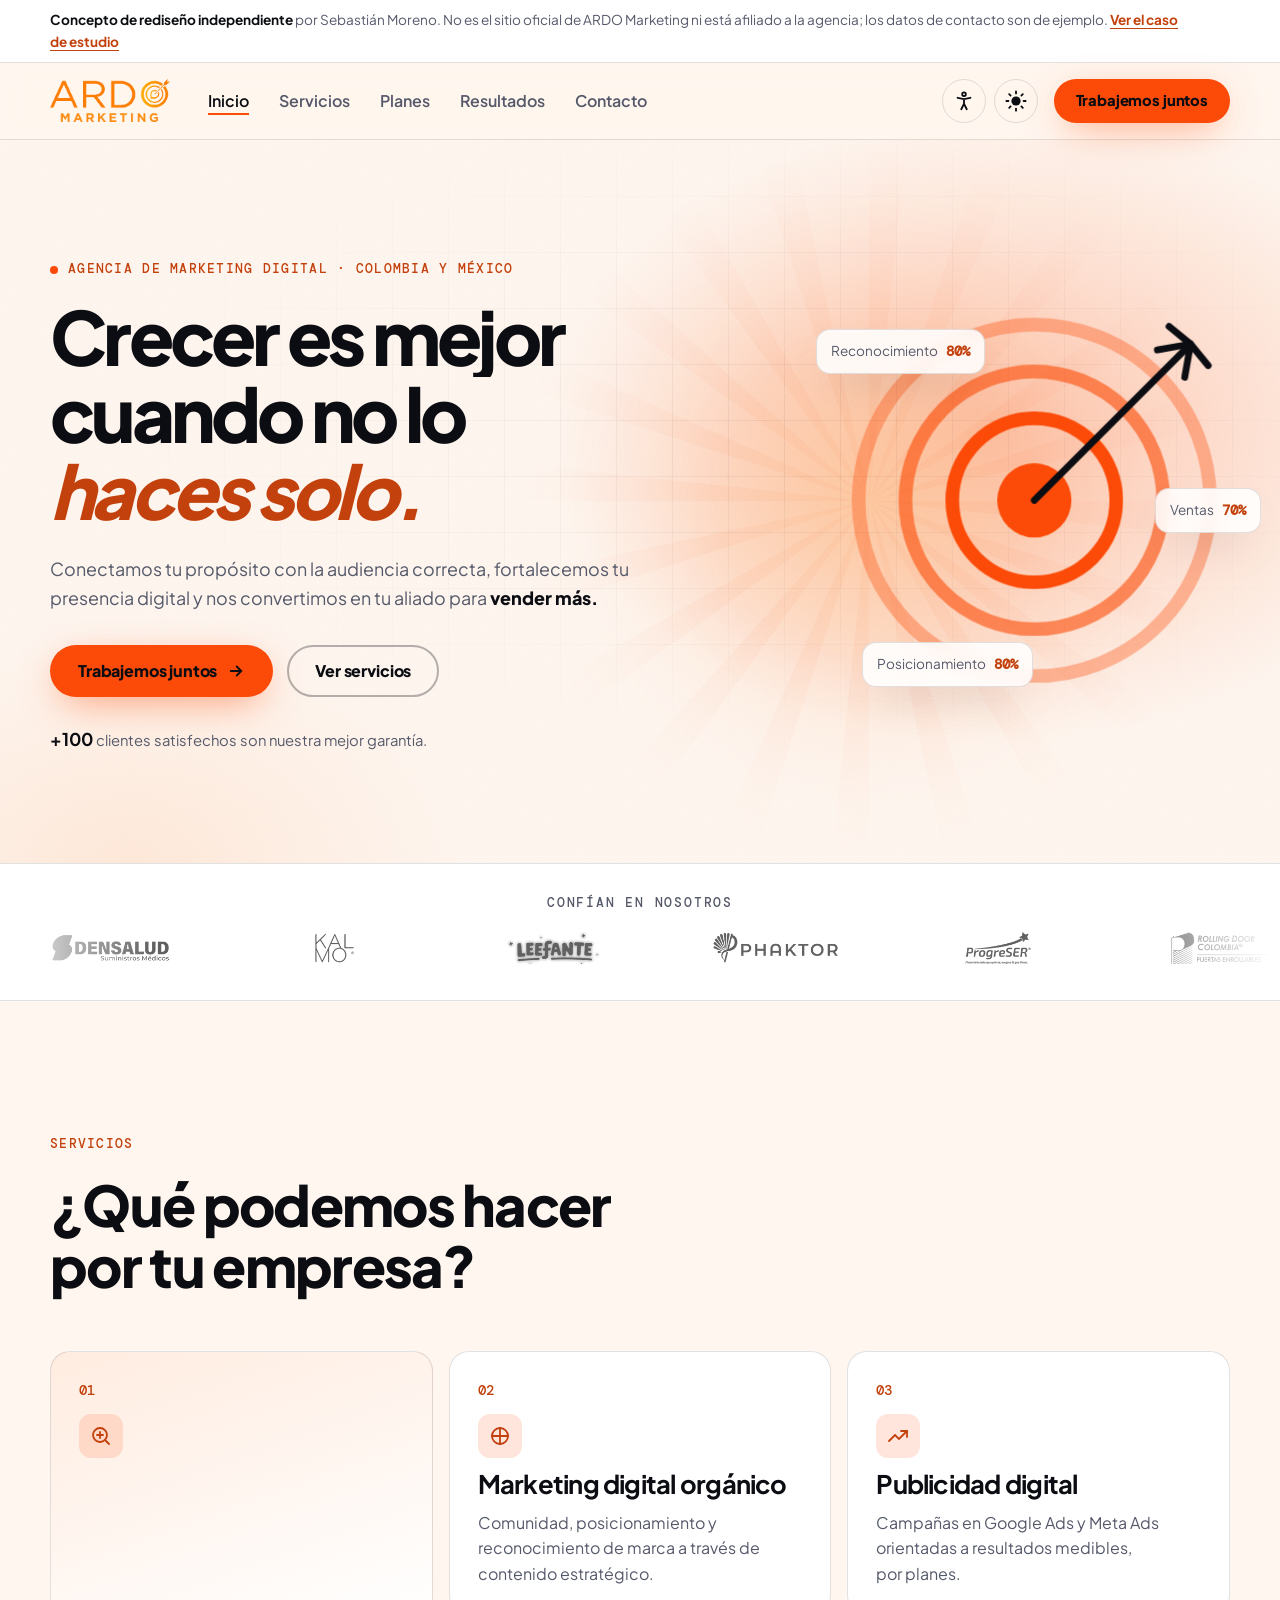
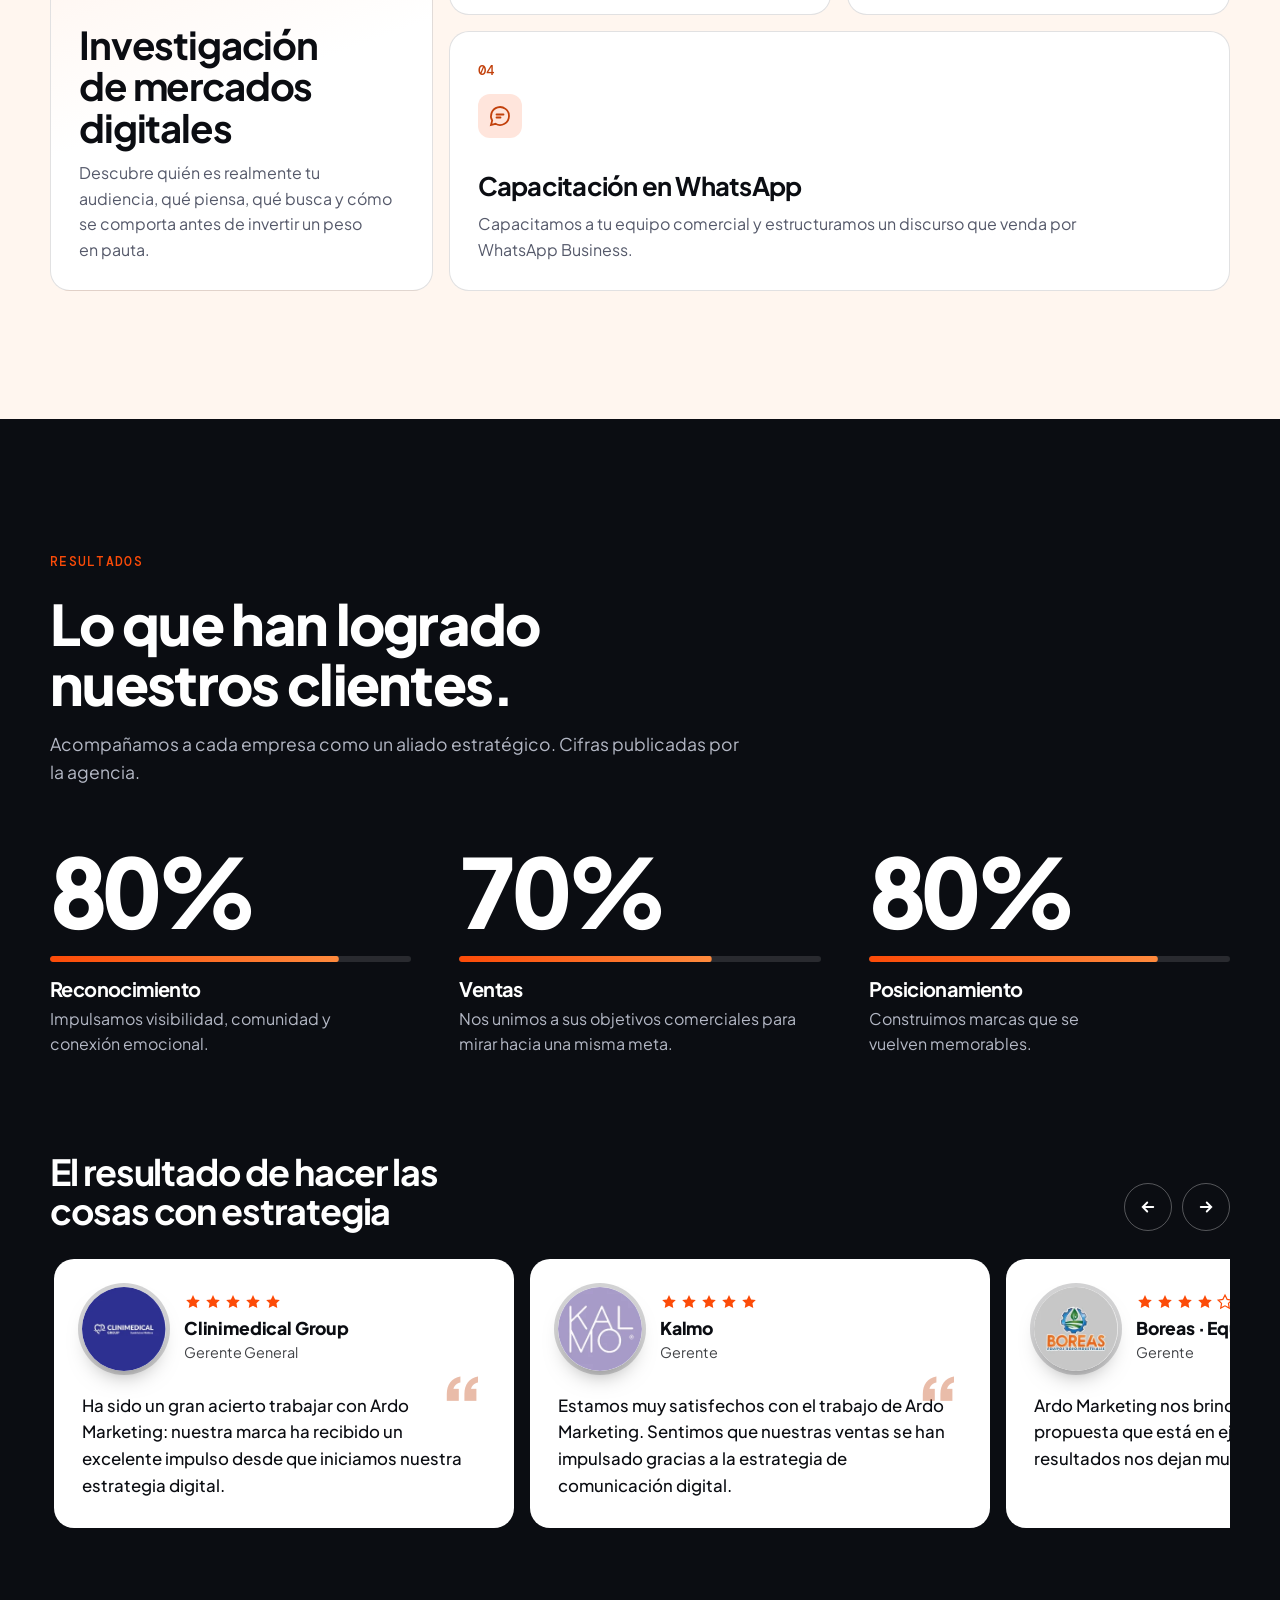
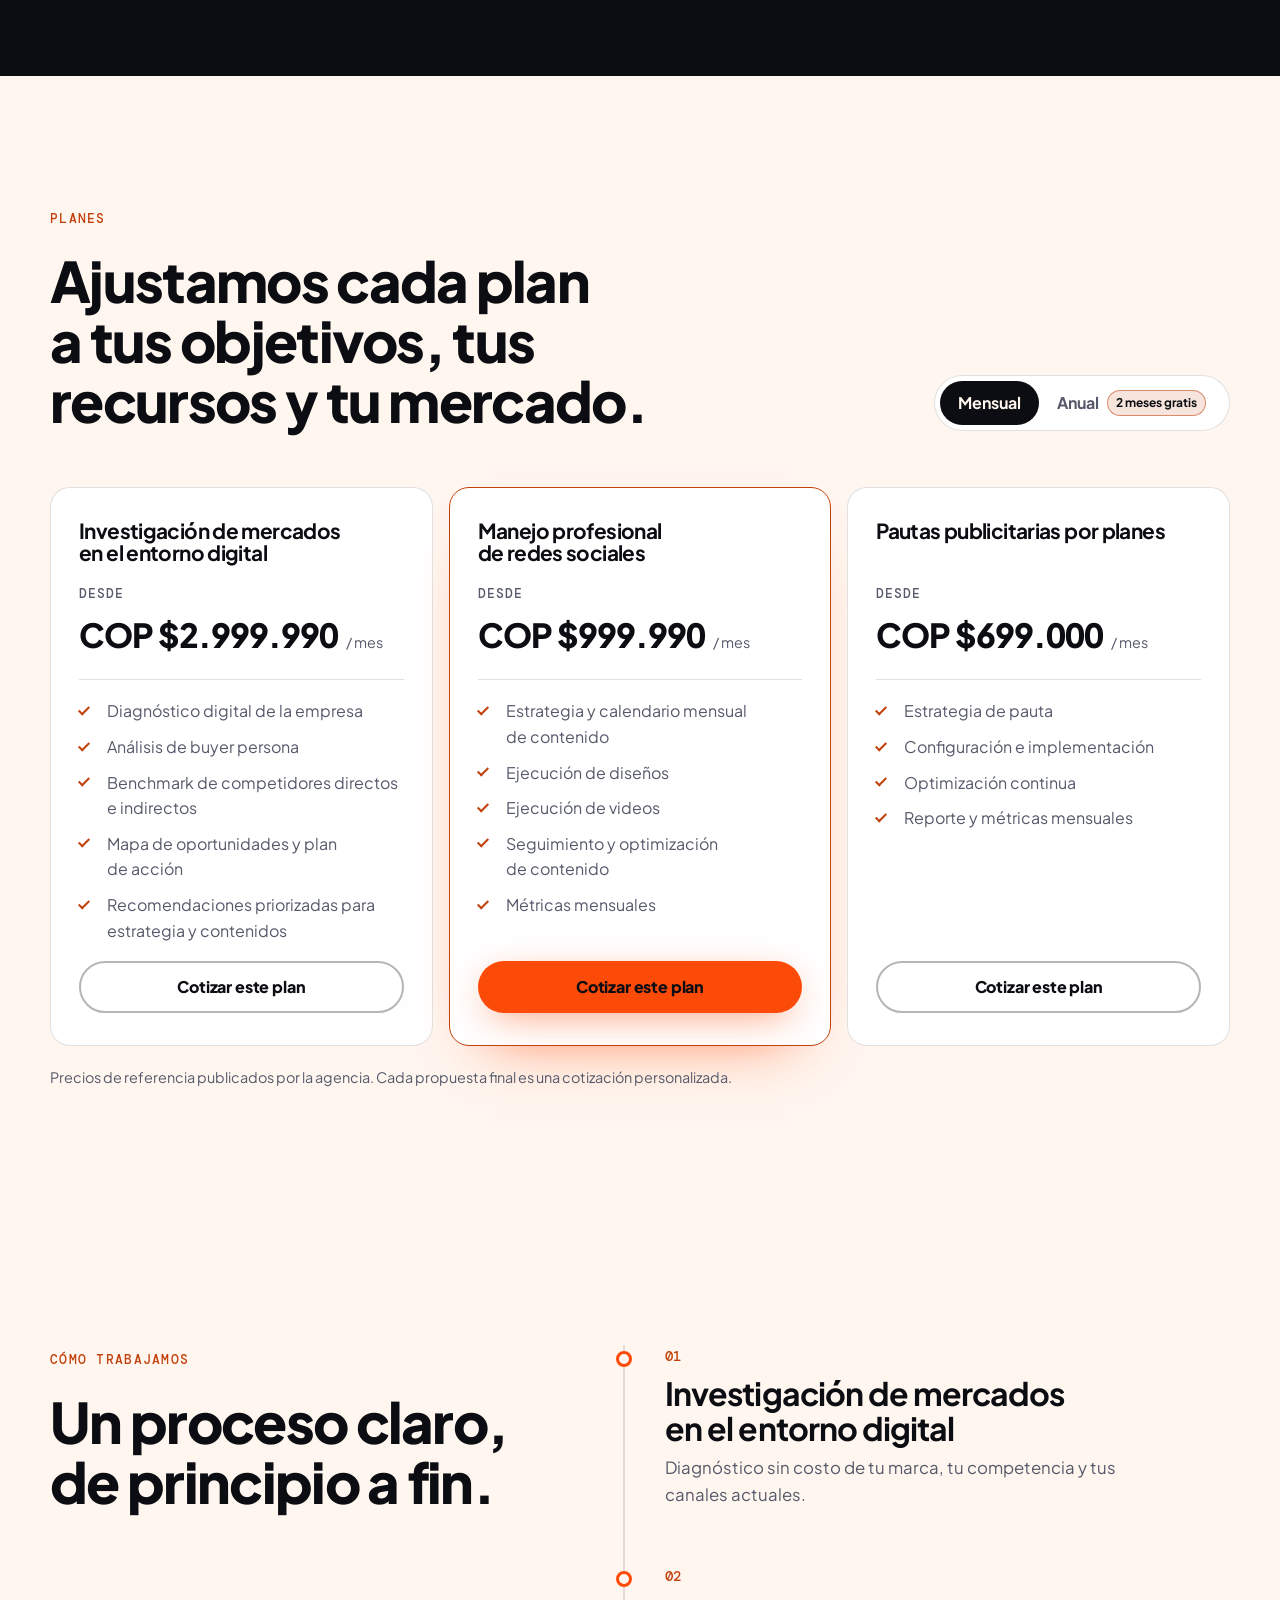
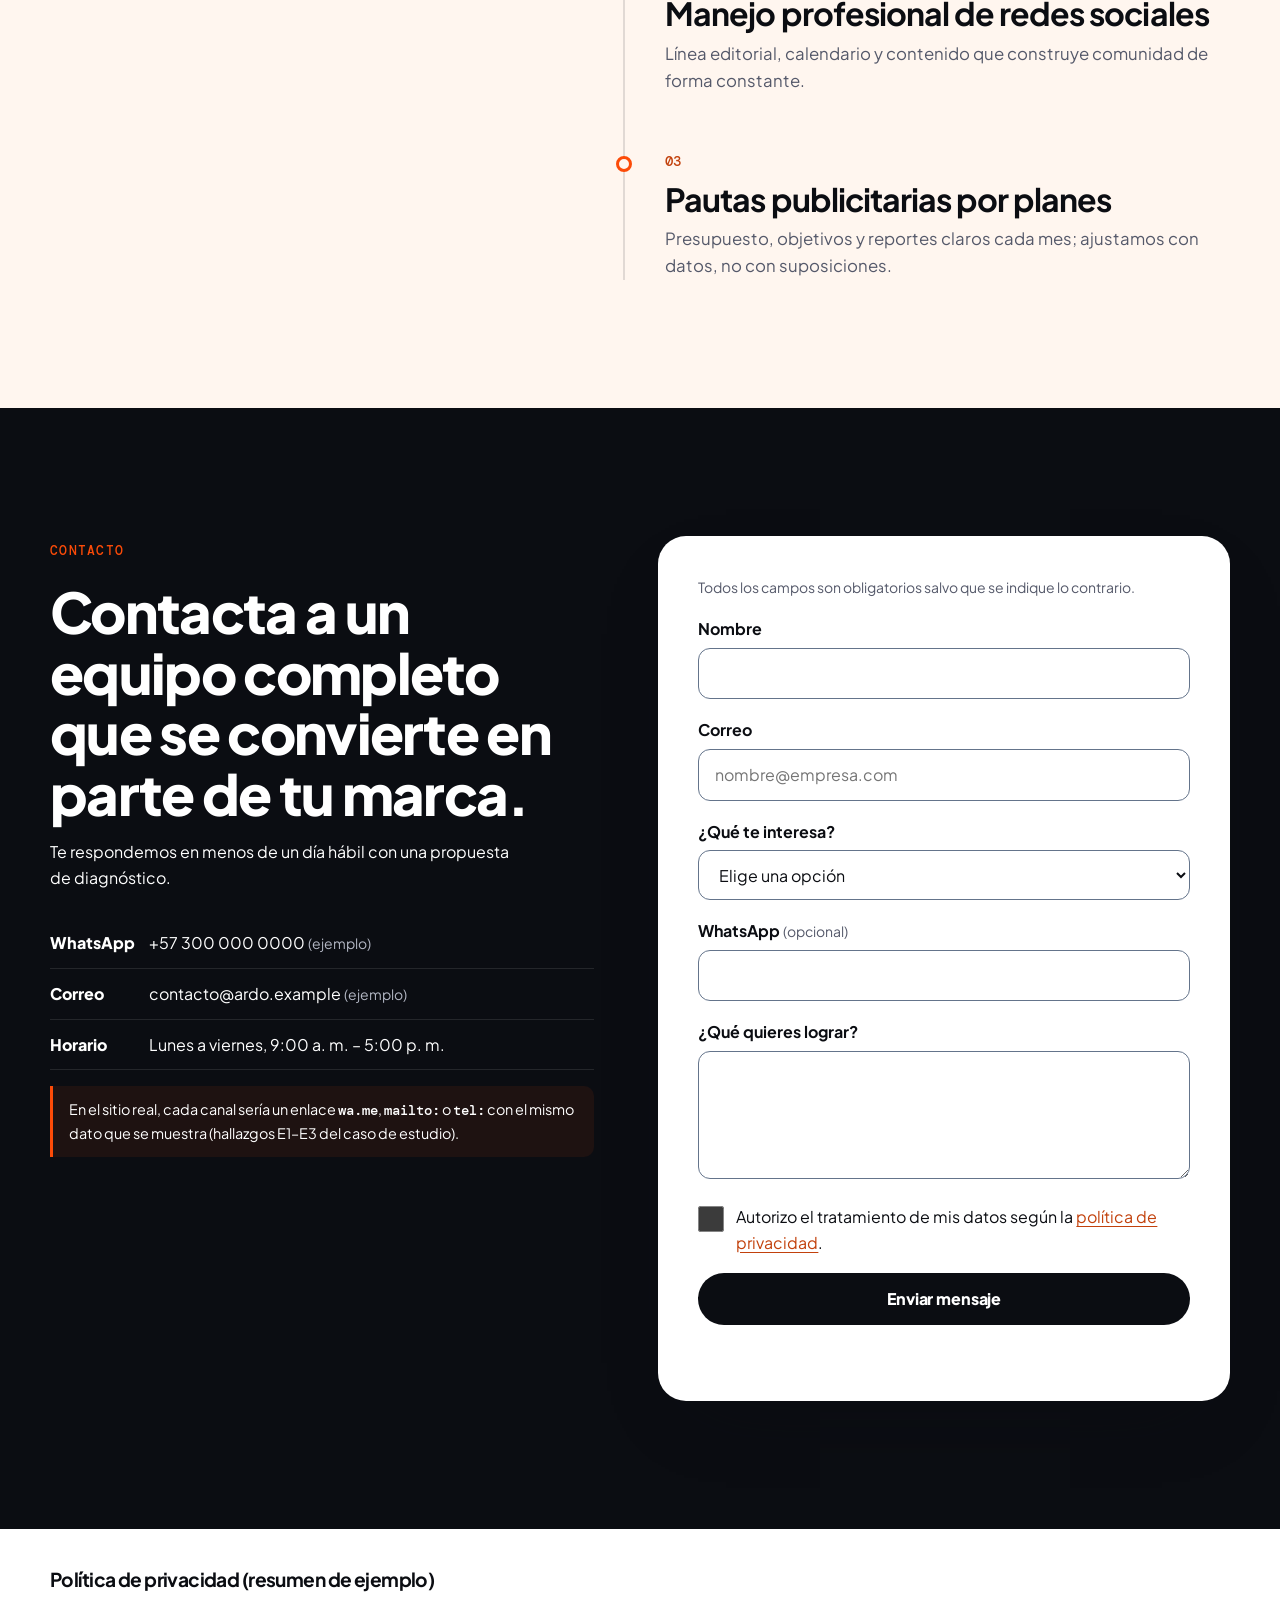
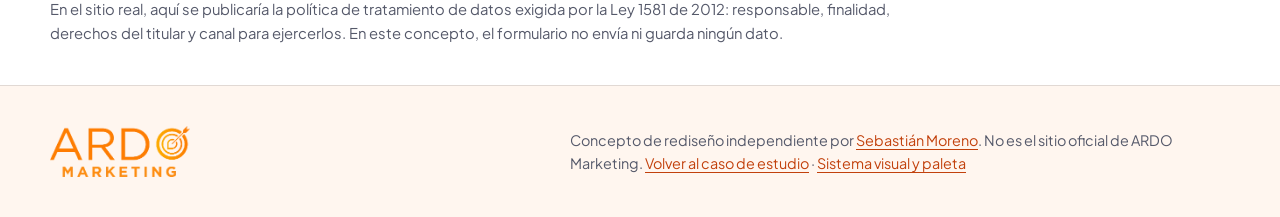
==== commit 279a8825: "feat: concepto ARDO v5 — carril de clientes, movimiento táctil y optimización - "Confían en nosotros" ====
--- a/ardo-rediseno/index.html
+++ b/ardo-rediseno/index.html
@@ -157,17 +157,26 @@
       </div>
     </section>
 
-    <!-- CONFÍAN EN NOSOTROS: prueba social real, justo después de la promesa del hero -->
+    <!-- CONFÍAN EN NOSOTROS: carril infinito. La primera lista es la real (con alt); la segunda es una copia
+         decorativa (aria-hidden, alt vacío) que solo existe para que el bucle no tenga saltos. -->
     <section class="marcas" aria-labelledby="marcas-titulo">
-      <div class="contenedor marcas-fila">
-        <h2 id="marcas-titulo" class="marcas-titulo">Confían en nosotros</h2>
+      <h2 id="marcas-titulo" class="marcas-titulo">Confían en nosotros</h2>
+      <div class="marcas-carril">
         <ul class="marcas-lista">
-          <li><img src="img/marcas/densalud.webp" width="125" height="30" alt="Densalud" loading="lazy" decoding="async"></li>
-          <li><img src="img/marcas/kalmo.webp" width="125" height="30" alt="Kalmo" loading="lazy" decoding="async"></li>
-          <li><img src="img/marcas/leefante.webp" width="125" height="30" alt="Leefante" loading="lazy" decoding="async"></li>
-          <li><img src="img/marcas/pactor.webp" width="125" height="30" alt="Phaktor" loading="lazy" decoding="async"></li>
-          <li><img src="img/marcas/progreser.webp" width="125" height="30" alt="ProgreSER" loading="lazy" decoding="async"></li>
-          <li><img src="img/marcas/rollindoor.webp" width="125" height="30" alt="Rolling Door Colombia" loading="lazy" decoding="async"></li>
+            <li><img src="img/marcas/densalud.webp" width="125" height="30" alt="Densalud" loading="lazy" decoding="async"></li>
+            <li><img src="img/marcas/kalmo.webp" width="125" height="30" alt="Kalmo" loading="lazy" decoding="async"></li>
+            <li><img src="img/marcas/leefante.webp" width="125" height="30" alt="Leefante" loading="lazy" decoding="async"></li>
+            <li><img src="img/marcas/pactor.webp" width="125" height="30" alt="Phaktor" loading="lazy" decoding="async"></li>
+            <li><img src="img/marcas/progreser.webp" width="125" height="30" alt="ProgreSER" loading="lazy" decoding="async"></li>
+            <li><img src="img/marcas/rollindoor.webp" width="125" height="30" alt="Rolling Door Colombia" loading="lazy" decoding="async"></li>
+        </ul>
+        <ul class="marcas-lista marcas-copia" aria-hidden="true">
+            <li><img src="img/marcas/densalud.webp" width="125" height="30" alt="" loading="lazy" decoding="async"></li>
+            <li><img src="img/marcas/kalmo.webp" width="125" height="30" alt="" loading="lazy" decoding="async"></li>
+            <li><img src="img/marcas/leefante.webp" width="125" height="30" alt="" loading="lazy" decoding="async"></li>
+            <li><img src="img/marcas/pactor.webp" width="125" height="30" alt="" loading="lazy" decoding="async"></li>
+            <li><img src="img/marcas/progreser.webp" width="125" height="30" alt="" loading="lazy" decoding="async"></li>
+            <li><img src="img/marcas/rollindoor.webp" width="125" height="30" alt="" loading="lazy" decoding="async"></li>
         </ul>
       </div>
     </section>
--- a/ardo-rediseno/estilos.min.css
+++ b/ardo-rediseno/estilos.min.css
@@ -1 +1 @@
-@font-face{font-family:Plus Jakarta Sans;font-style:normal;font-weight:400 800;font-display:swap;src:url(../fonts/plus-jakarta-sans-latin-var.woff2)format("woff2")}@font-face{font-family:DM Mono;font-style:normal;font-weight:500;font-display:swap;src:url(../fonts/dm-mono-latin-500.woff2)format("woff2")}:root{--tinta:#0b0d12;--naranja:#fc4b08;--naranja-2:#ff8a3d;--error-claro:#b91c1c;--clara-fondo:#fff;--clara-texto:#0b0d12;--clara-texto-2:#55596a;--clara-acento:#c2410c;--clara-borde:#64748b;--radio:20px;--ease:cubic-bezier(.2, .8, .2, 1);--sans:"Plus Jakarta Sans", system-ui, -apple-system, "Segoe UI", Roboto, sans-serif;--mono:"DM Mono", ui-monospace, monospace}:root,:root[data-tema=dia] .invertida{--fondo:#0b0d12;--superficie:#16181f;--superficie-2:#1e212b;--texto:#fff;--texto-2:#b4b8c5;--acento:#fc4b08;--acento-inv:#c2410c;--borde:#ffffff1a;color-scheme:dark}:root[data-contraste=alto],:root[data-contraste=alto][data-tema=dia] .invertida{--texto-2:#e4e6ee;--acento:#ff8a4c;--borde:#fff6}:root[data-tema=dia],:root:not([data-tema=dia]) .invertida{--fondo:#fff6ef;--superficie:#fff;--superficie-2:#ffece0;--texto:#0b0d12;--texto-2:#55596a;--acento:#c2410c;--acento-inv:#fc4b08;--borde:#0b0d121f;color-scheme:light}:root[data-contraste=alto][data-tema=dia],:root[data-contraste=alto]:not([data-tema=dia]) .invertida{--texto-2:#2b2e38;--acento:#9a3412;--borde:#0b0d1273}*,:before,:after{box-sizing:border-box}[hidden]{display:none!important}html{scroll-behavior:smooth;-webkit-font-smoothing:antialiased;scroll-padding-top:88px}body{background:var(--fondo);color:var(--texto);font-family:var(--sans);margin:0;font-size:1rem;line-height:1.6;transition:background-color .3s,color .3s}h1,h2,h3{letter-spacing:-.03em;text-wrap:balance;margin:0;line-height:1.08}p,li,blockquote{text-wrap:pretty}a{color:var(--acento);text-underline-offset:3px}img{max-width:100%;height:auto;display:block}:focus-visible{outline:3px solid var(--acento);outline-offset:3px}::selection{background:var(--naranja);color:var(--tinta)}main{overflow-x:clip}.contenedor{width:min(1180px,100% - 40px);margin-inline:auto}.visually-hidden{clip:rect(0 0 0 0);white-space:nowrap;width:1px;height:1px;position:absolute;overflow:hidden}.skip-link{z-index:100;background:var(--naranja);color:var(--tinta);border-radius:8px;padding:10px 16px;font-weight:700;position:absolute;top:-100px;left:12px}.skip-link:focus{top:12px}.progreso{z-index:70;background:linear-gradient(90deg, var(--naranja), var(--naranja-2));transform-origin:0;pointer-events:none;height:3px;position:fixed;inset:0 0 auto;transform:scaleX(0)}.aviso{background:var(--superficie);border-bottom:1px solid var(--borde);color:var(--texto-2);font-size:.85rem}.aviso strong{color:var(--texto)}.aviso p{width:min(1180px,100% - 40px);margin:0 auto;padding:9px 0}.aviso a{color:var(--acento);font-weight:700}.boton{min-height:52px;font:inherit;letter-spacing:-.01em;cursor:pointer;transition:background-color .2s ease, color .2s ease, border-color .2s ease, translate .35s var(--ease), scale .15s ease;border:2px solid #0000;border-radius:999px;justify-content:center;align-items:center;gap:10px;padding:0 26px;font-weight:800;text-decoration:none;display:inline-flex}.boton svg{transition:translate .25s var(--ease)}.boton:hover svg{translate:4px}.boton:active{scale:.97}.boton-sm{min-height:44px;padding:0 20px;font-size:.925rem}.boton-marca{background:var(--naranja);color:var(--tinta);box-shadow:0 10px 40px -12px #fc4b08b3}.boton-marca:hover{background:var(--naranja-2)}.boton-fantasma{border-color:color-mix(in srgb, var(--texto) 30%, transparent);color:var(--texto)}.boton-fantasma:hover{border-color:var(--texto);background:color-mix(in srgb, var(--texto) 6%, transparent)}.boton-oscuro{background:var(--clara-texto);color:var(--clara-fondo)}.boton-oscuro:hover{background:color-mix(in srgb, var(--clara-texto) 85%, var(--clara-fondo))}.boton-ancho{width:100%}.boton-circulo{border:1.5px solid color-mix(in srgb, var(--texto) 30%, transparent);width:48px;height:48px;color:var(--texto);cursor:pointer;background:0 0;border-radius:50%;place-items:center;transition:background-color .2s,color .2s;display:grid}.boton-circulo:hover{background:var(--texto);color:var(--fondo)}.cabecera{z-index:60;background:color-mix(in srgb, var(--fondo) 74%, transparent);border-bottom:1px solid var(--borde);backdrop-filter:blur(14px)saturate(1.4);transition:background-color .3s;position:sticky;top:0}.cabecera-fila{align-items:center;gap:24px;min-height:76px;display:flex}.marca img{width:120px}.nav-lista{gap:2px;margin:0;padding:0;list-style:none;display:flex}.nav-lista a{min-height:44px;color:var(--texto-2);align-items:center;padding:0 14px;font-weight:600;text-decoration:none;transition:color .2s;display:inline-flex;position:relative}.nav-lista a:after{content:"";background:var(--naranja);height:2px;transition:scale .3s var(--ease);position:absolute;inset:auto 14px 8px;scale:0 1}.nav-lista a:hover{color:var(--texto)}.nav-lista a:hover:after{scale:1}.hero{isolation:isolate;padding-block:clamp(56px,9vw,120px) clamp(64px,9vw,110px);position:relative;overflow:hidden}.hero:before{content:"";z-index:-2;background:radial-gradient(40rem 28rem at 78% 40%,#fc4b0847,#0000 70%),radial-gradient(30rem 20rem at 10% 100%,#ff8a3d1f,#0000 70%);position:absolute;inset:0}.hero:after{content:"";z-index:-1;background-image:linear-gradient(color-mix(in srgb, var(--texto) 6%, transparent) 1px, transparent 1px), linear-gradient(90deg, color-mix(in srgb, var(--texto) 6%, transparent) 1px, transparent 1px);background-size:56px 56px;position:absolute;inset:0;mask-image:radial-gradient(70% 60% at 60% 40%,#000,#0000 75%)}.hero-grano{z-index:-1;opacity:.08;pointer-events:none;background-image:url("data:image/svg+xml,%3Csvg xmlns='http://www.w3.org/2000/svg' width='160' height='160'%3E%3Cfilter id='n'%3E%3CfeTurbulence type='fractalNoise' baseFrequency='0.9' numOctaves='2' stitchTiles='stitch'/%3E%3C/filter%3E%3Crect width='100%25' height='100%25' filter='url(%23n)'/%3E%3C/svg%3E");position:absolute;inset:0}.hero-rejilla{grid-template-columns:1.3fr .7fr;align-items:center;gap:clamp(32px,5vw,72px);display:grid}.etiqueta{font-family:var(--mono);letter-spacing:.1em;text-transform:uppercase;color:var(--acento);align-items:center;gap:10px;margin:0 0 20px;font-size:.8rem;font-weight:500;display:inline-flex}.punto{background:var(--naranja);border-radius:50%;width:8px;height:8px;box-shadow:0 0 #fc4b0899}.hero-titulo{letter-spacing:-.05em;margin-bottom:24px;font-size:clamp(2.6rem,5.8vw,5.1rem);font-weight:800;line-height:.98}.hero-titulo .linea{padding-bottom:.06em;display:block;overflow:hidden}.hero-titulo .linea>span{display:inline-block}.acento{color:var(--acento);padding-right:.08em;font-style:italic}.hero-texto{max-width:50ch;color:var(--texto-2);margin:0 0 32px;font-size:clamp(1.05rem,1.4vw,1.2rem)}.rotador{vertical-align:bottom;height:1.6em;color:var(--texto);font-weight:800;display:inline-block;overflow:hidden}.rotador-pista{flex-direction:column;display:flex}.rotador-pista>span{height:1.6em;display:block}.hero-acciones{flex-wrap:wrap;gap:14px;margin-bottom:28px;display:flex}.hero-prueba{color:var(--texto-2);margin:0;font-size:.925rem}.hero-prueba strong{color:var(--texto);font-size:1.1rem}.diana{aspect-ratio:1;width:min(100%,440px);transform:perspective(900px) rotateX(var(--inclina-x,0deg)) rotateY(var(--inclina-y,0deg));transition:transform .4s var(--ease);margin-inline:auto;position:relative}.diana-svg{width:100%;height:100%;overflow:visible}.anillo,.centro{fill:none;stroke-width:14px}.a1{stroke:#fc4b0859}.a2{stroke:#fc4b0899}.a3{stroke:var(--naranja)}.centro{fill:var(--naranja);stroke:none}.flecha{stroke:var(--texto);stroke-width:7px;stroke-linecap:round;fill:none}.impacto{fill:none;stroke:var(--naranja-2);stroke-width:3px;opacity:0;transform-origin:200px 200px}.chip{border:1px solid var(--borde);background:color-mix(in srgb, var(--superficie) 88%, transparent);backdrop-filter:blur(8px);color:var(--texto-2);white-space:nowrap;border-radius:14px;padding:10px 14px;font-size:.85rem;position:absolute;box-shadow:0 20px 40px -20px #00000080}.chip b{color:var(--acento);font-family:var(--mono);margin-left:6px}.chip-1{top:6%;left:-6%}.chip-2{top:46%;right:-8%}.chip-3{bottom:4%;left:6%}.seccion{padding-block:clamp(72px,10vw,128px)}.seccion-cabeza{max-width:760px;margin-bottom:clamp(36px,5vw,56px)}.seccion h2{font-size:clamp(2rem,4.6vw,3.5rem);font-weight:800}.seccion-intro{color:var(--texto-2);margin:16px 0 0;font-size:1.1rem}.invertida{background:var(--fondo);color:var(--texto)}.bento{grid-template-columns:repeat(3,1fr);gap:16px;margin:0;padding:0;list-style:none;display:grid}.tarjeta{border:1px solid var(--borde);border-radius:var(--radio);background:var(--superficie);isolation:isolate;min-height:260px;transition:border-color .3s ease, translate .4s var(--ease), rotate .4s var(--ease);flex-direction:column;gap:12px;padding:28px;display:flex;position:relative;overflow:hidden}.foco:before{content:"";z-index:-1;background:radial-gradient(320px circle at var(--mx,50%) var(--my,0%), #fc4b0838, transparent 65%);opacity:0;transition:opacity .3s;position:absolute;inset:0}.foco:hover:before{opacity:1}.tarjeta:hover{border-color:#fc4b0880;translate:0 -4px}.tarjeta-grande{background:linear-gradient(160deg, var(--superficie-2), var(--superficie) 60%);grid-row:span 2}.tarjeta-ancha{grid-column:span 2}.tarjeta-num{font-family:var(--mono);color:var(--acento);font-size:.85rem}.tarjeta-icono{width:44px;height:44px;color:var(--acento);transition:rotate .4s var(--ease), scale .4s var(--ease);background:#fc4b0824;border-radius:12px;padding:10px}.tarjeta:hover .tarjeta-icono{rotate:-8deg;scale:1.08}.tarjeta h3{margin-top:auto;font-size:clamp(1.25rem,2vw,1.6rem)}.tarjeta-grande h3{font-size:clamp(1.6rem,3vw,2.4rem)}.tarjeta p{color:var(--texto-2);margin:0}.cifras{grid-template-columns:repeat(3,1fr);gap:clamp(24px,4vw,48px);margin:0 0 clamp(64px,8vw,96px);padding:0;list-style:none;display:grid}.cifra-valor{letter-spacing:-.05em;font-variant-numeric:tabular-nums;font-size:clamp(3.5rem,8vw,6rem);font-weight:800;line-height:1;display:block}.barra{background:color-mix(in srgb, var(--texto) 12%, transparent);border-radius:999px;height:6px;margin:18px 0 16px;display:block;overflow:hidden}.barra-relleno{border-radius:inherit;background:linear-gradient(90deg, var(--naranja), var(--naranja-2));transform-origin:0;height:100%;display:block}.b80{transform:scaleX(.8)}.b70{transform:scaleX(.7)}.cifra h3{margin-bottom:6px;font-size:1.25rem}.cifra p{color:var(--texto-2);margin:0}.testimonios-cabeza{justify-content:space-between;align-items:end;gap:24px;margin-bottom:24px;display:flex}.testimonios-cabeza h3{max-width:20ch;font-size:clamp(1.5rem,3vw,2.25rem)}.carrusel-controles{gap:10px;display:flex}.testimonios{scroll-snap-type:x mandatory;scroll-behavior:smooth;scrollbar-width:thin;grid-auto-columns:min(460px,86%);grid-auto-flow:column;gap:16px;margin:0;padding:4px 4px 20px;scroll-padding-inline:4px;list-style:none;display:grid;overflow-x:auto}.testimonio{border-radius:var(--radio);background:var(--texto);color:var(--fondo);scroll-snap-align:start;transition:translate .35s var(--ease);flex-direction:column;gap:22px;padding:28px;display:flex}.testimonio blockquote{margin:0;font-size:1.05rem;font-weight:500;line-height:1.6;position:relative}.testimonio blockquote p{margin:0}.testimonio blockquote:before{content:"“";color:var(--acento-inv);opacity:.35;font-size:5rem;font-weight:800;line-height:1;position:absolute;top:-.35em;right:0}.testimonio-cabeza{align-items:center;gap:18px;display:flex}.testimonio-logo{object-fit:cover;width:84px;height:84px;box-shadow:0 0 0 4px color-mix(in srgb, var(--fondo) 18%, transparent), 0 12px 24px -12px #00000080;background:var(--clara-fondo);border-radius:50%;flex-shrink:0}.estrellas{gap:2px;margin:0 0 6px;display:flex}.estrella{fill:var(--naranja)}.estrella.vacia{fill:none;stroke:var(--naranja);stroke-width:1.6px}.testimonio-empresa{letter-spacing:-.01em;margin:0;font-size:1.1rem;font-weight:800;line-height:1.25}.testimonio-cargo{opacity:.78;margin:2px 0 0;font-size:.9rem}.testimonio:hover{translate:0 -6px}.proceso-rejilla{grid-template-columns:.9fr 1.1fr;align-items:start;gap:clamp(32px,6vw,96px);display:grid}.proceso-fijo{position:sticky;top:120px}.pasos{border-left:2px solid var(--borde);margin:0;padding:0;list-style:none}.paso{padding:0 0 56px 40px;position:relative}.paso:last-child{padding-bottom:0}.paso:before{content:"";border:3px solid var(--naranja);background:var(--fondo);border-radius:50%;width:16px;height:16px;position:absolute;top:6px;left:-9px}.paso-num{font-family:var(--mono);color:var(--acento);margin-bottom:8px;font-size:.9rem;display:block}.paso h3{margin-bottom:10px;font-size:clamp(1.4rem,2.6vw,2rem)}.paso p{max-width:46ch;color:var(--texto-2);margin:0;font-size:1.05rem}.contacto a{color:var(--acento)}.contacto-rejilla{grid-template-columns:1fr 1.05fr;align-items:start;gap:clamp(32px,5vw,72px);display:grid}.contacto-rejilla h2{margin-bottom:16px}.canales{margin:28px 0 16px;padding:0;list-style:none}.canales li{border-bottom:1px solid var(--borde);padding:12px 0}.canal-etiqueta{min-width:96px;font-weight:800;display:inline-block}.ejemplo{color:var(--texto-2);font-size:.875rem}.opcional{color:var(--clara-texto-2);font-size:.875rem;font-weight:400}.nota-demo{border-left:3px solid var(--naranja);background:#fc4b0814;border-radius:0 10px 10px 0;padding:12px 16px;font-size:.9rem}.nota-demo code{font-family:var(--mono)}.formulario{background:var(--clara-fondo);color:var(--clara-texto);border-radius:28px;padding:clamp(24px,4vw,40px);box-shadow:0 30px 80px -40px #0b0d1273}.formulario a{color:var(--clara-acento)}.formulario :focus-visible{outline-color:var(--clara-acento)}.form-nota{color:var(--clara-texto-2);margin:0 0 18px;font-size:.875rem}.campo{margin-bottom:18px}.campo label{margin-bottom:6px;font-weight:700;display:block}.campo input:not([type=checkbox]),.campo textarea{border:1.5px solid var(--clara-borde);background:var(--clara-fondo);width:100%;min-height:50px;color:var(--tinta);font:inherit;border-radius:12px;padding:12px 16px;transition:border-color .2s,box-shadow .2s}.campo input:focus-visible,.campo textarea:focus-visible{border-color:var(--tinta);outline:none;box-shadow:0 0 0 4px #fc4b0859}.campo [aria-invalid=true]{border-color:var(--error-claro)}.campo-casilla{grid-template-columns:auto 1fr;align-items:start;gap:4px 12px;display:grid}.campo-casilla input{width:26px;height:26px;accent-color:var(--tinta);margin:2px 0 0}.campo-casilla label{margin:0;font-weight:400}.campo-casilla .error{grid-column:2}.error{color:var(--error-claro);margin:6px 0 0;font-size:.875rem;font-weight:600}.form-estado{min-height:1.5em;margin:12px 0 0;font-weight:600}.privacidad{background:var(--superficie);color:var(--texto-2);padding-block:40px;font-size:.925rem}.privacidad h2{color:var(--texto);margin-bottom:8px;font-size:1.2rem}.privacidad p{max-width:78ch;margin:0}.pie{border-top:1px solid var(--borde);color:var(--texto-2);padding-block:40px;font-size:.9rem}.pie-rejilla{flex-wrap:wrap;justify-content:space-between;align-items:center;gap:20px;display:flex}.pie p{max-width:60ch;margin:0}.barra-movil,.marca .logo-dia,:root[data-tema=dia] .marca .logo-noche{display:none}:root[data-tema=dia] .marca .logo-dia{display:block}.cabecera-controles{align-items:center;gap:8px;margin-left:auto;display:flex}.cabecera-cta{margin-left:8px}.boton-tema,.menu-boton{border:1px solid var(--borde);width:44px;height:44px;color:var(--texto);cursor:pointer;transition:background-color .2s ease, rotate .5s var(--ease);background:0 0;border-radius:50%;place-items:center;padding:0;display:grid}.boton-tema:hover,.menu-boton:hover{background:color-mix(in srgb, var(--texto) 8%, transparent)}.boton-tema:active{rotate:30deg}.tema-icono{overflow:visible}.tema-rayos{transform-origin:12px 12px;transition:transform .5s var(--ease), opacity .3s ease;opacity:0;transform:scale(.4)rotate(-45deg)}.tema-mascara{transition:transform .5s var(--ease)}.tema-nucleo{transform-origin:12px 12px;transition:transform .5s var(--ease)}:root[data-tema=dia] .tema-rayos{opacity:1;transform:scale(1)rotate(0)}:root[data-tema=dia] .tema-mascara{transform:translate(8px,-8px)}:root[data-tema=dia] .tema-nucleo{transform:scale(.72)}.hero-cielo,.hero-sol{z-index:-1;pointer-events:none;transition:opacity .6s;position:absolute;inset:0}.hero-cielo:before,.hero-cielo:after{content:"";background-repeat:repeat;position:absolute;inset:0}.hero-cielo:before{opacity:.55;background-image:radial-gradient(1.5px 1.5px at 20px 30px,#fff,#0000),radial-gradient(1px 1px at 90px 120px,#fff,#0000),radial-gradient(1.5px 1.5px at 160px 60px,#ffd7c2,#0000),radial-gradient(1px 1px at 230px 170px,#fff,#0000);background-size:260px 220px}.hero-cielo:after{opacity:.3;background-image:radial-gradient(2px 2px at 50px 80px,#fff,#0000),radial-gradient(1px 1px at 140px 20px,#fff,#0000),radial-gradient(1.5px 1.5px at 200px 140px,#fff,#0000);background-size:310px 260px}.hero-sol{opacity:0}.hero-sol:before{content:"";aspect-ratio:1;background:radial-gradient(circle,#ffb06666 0%,#ff8a3d24 32%,#0000 62%),repeating-conic-gradient(#fc4b080d 0deg 6deg,#0000 6deg 18deg);border-radius:50%;width:min(62vw,720px);position:absolute;top:50%;right:4%;translate:0 -50%;mask-image:radial-gradient(circle,#000 30%,#0000 70%)}:root[data-tema=dia] .hero-cielo{opacity:0}:root[data-tema=dia] .hero-sol{opacity:1}:root[data-tema=dia] .hero-grano{opacity:.05}::view-transition-old(root),::view-transition-new(root){mix-blend-mode:normal;animation:none}::view-transition-new(root){z-index:1}.sonar{fill:none;stroke:var(--naranja);stroke-width:2px;opacity:0;transform-origin:200px 200px}.bento{perspective:1100px}.boton-marca{isolation:isolate;position:relative;overflow:hidden}.boton-marca:after{content:"";z-index:-1;transition:translate .7s var(--ease);background:linear-gradient(105deg,#0000 30%,#ffffff8c 50%,#0000 70%);position:absolute;inset:0;translate:-120%}.boton-marca:hover:after{translate:120%}.menu-boton{display:none}.menu-linea{width:18px;height:2px;transition:transform .3s var(--ease), opacity .2s ease;background:currentColor;border-radius:2px;margin:2px 0;display:block}.menu-boton[aria-expanded=true] .menu-linea:first-child{transform:translateY(4px)rotate(45deg)}.menu-boton[aria-expanded=true] .menu-linea:nth-child(2){opacity:0}.menu-boton[aria-expanded=true] .menu-linea:last-child{transform:translateY(-4px)rotate(-45deg)}.menu-lineas{flex-direction:column;display:flex}.sistema-titulo{max-width:18ch;margin-bottom:20px;font-size:clamp(2.4rem,5.5vw,4.5rem);font-weight:800}.sistema-lede{max-width:62ch;color:var(--texto-2);margin:0 0 48px;font-size:1.15rem}.principios{grid-template-columns:repeat(auto-fit,minmax(260px,1fr));gap:16px;margin:0;padding:0;list-style:none;display:grid}.principios li{border:1px solid var(--borde);border-radius:var(--radio);background:var(--superficie);padding:28px}.principios h2{margin-bottom:10px;font-size:1.4rem}.principios p{color:var(--texto-2);margin:0}.muestras{grid-template-columns:repeat(auto-fit,minmax(170px,1fr));gap:16px;margin:32px 0 0;padding:0;list-style:none;display:grid}.muestra{flex-direction:column;gap:4px;display:flex}.muestra-color{border:1px solid var(--borde);border-radius:14px;height:96px;margin-bottom:8px}.m-fondo{background:var(--fondo)}.m-superficie{background:var(--superficie)}.m-texto{background:var(--texto)}.m-texto-2{background:var(--texto-2)}.m-acento{background:var(--acento)}.m-naranja{background:var(--naranja)}.muestra-nombre{font-family:var(--mono);font-weight:500}.muestra-uso{color:var(--texto-2);font-size:.9rem}.tablas-contraste{grid-template-columns:repeat(auto-fit,minmax(min(100%,480px),1fr));gap:20px;margin-top:32px;display:grid}.pagina-sistema .table-wrap{border:1px solid var(--borde);border-radius:var(--radio);background:var(--superficie);overflow-x:auto}.tabla-sistema{border-collapse:collapse;width:100%;font-size:.9rem}.tabla-sistema caption{text-align:left;padding:16px 18px 4px;font-weight:800}.tabla-sistema th,.tabla-sistema td{border-bottom:1px solid var(--borde);text-align:left;vertical-align:top;padding:12px 18px}.tabla-sistema thead th{color:var(--texto-2);font-family:var(--mono);font-size:.8rem;font-weight:500}.tabla-sistema tbody th{font-weight:600}.tabla-sistema code,.nota-sistema code{font-family:var(--mono);font-size:.85em}.tabla-sistema .num{font-family:var(--mono);font-variant-numeric:tabular-nums;white-space:nowrap}.nota-sistema{max-width:80ch;color:var(--texto-2);margin:24px 0 0}.tipos{gap:6px;margin-top:32px;display:grid}.tipo-muestra{margin:20px 0 0}.tipo-display{letter-spacing:-.05em;font-size:clamp(2.5rem,6vw,4.5rem);font-weight:800;line-height:1}.tipo-texto{max-width:50ch;font-size:1.15rem}.tipo-mono{font-family:var(--mono);font-variant-numeric:tabular-nums;color:var(--acento);font-size:2rem}.tipo-meta{border-bottom:1px solid var(--borde);color:var(--texto-2);font-family:var(--mono);margin:0;padding-bottom:16px;font-size:.85rem}.nav-lista a[aria-current=true]{color:var(--texto)}.nav-lista a[aria-current=true]:after{scale:1}.marcas{border-block:1px solid var(--borde);background:var(--superficie);padding-block:28px}.marcas-fila{flex-wrap:wrap;align-items:center;gap:16px 40px;display:flex}.marcas-titulo{font-family:var(--mono);letter-spacing:.1em;text-transform:uppercase;color:var(--texto-2);flex-shrink:0;font-size:.8rem;font-weight:500}.marcas-lista{flex-wrap:wrap;flex:1;justify-content:space-between;align-items:center;gap:20px 32px;margin:0;padding:0;list-style:none;display:flex}.marcas-lista img{opacity:.7;width:auto;height:30px;transition:opacity .25s ease, scale .25s var(--ease)}:root[data-tema=dia] .marcas-lista img{filter:brightness(0);opacity:.6}.marcas-lista li:hover img{opacity:1;scale:1.06}.planes-cabeza{flex-wrap:wrap;justify-content:space-between;align-items:end;gap:24px;max-width:none;display:flex}.planes-cabeza h2{max-width:20ch}.periodo{border:1px solid var(--borde);background:var(--superficie);border-radius:999px;padding:5px;display:inline-flex}.periodo-opcion{min-height:44px;color:var(--texto-2);font:inherit;cursor:pointer;background:0 0;border:0;border-radius:999px;align-items:center;gap:8px;padding:0 18px;font-weight:700;transition:background-color .25s,color .25s;display:inline-flex}.periodo-opcion[aria-pressed=true]{background:var(--texto);color:var(--fondo)}.periodo-ahorro{border:1px solid color-mix(in srgb, var(--acento) 55%, transparent);background:color-mix(in srgb, var(--acento) 14%, transparent);color:var(--texto);border-radius:999px;padding:2px 8px;font-size:.75rem}.periodo-opcion[aria-pressed=true] .periodo-ahorro{background:var(--naranja);color:var(--tinta)}.planes{grid-template-columns:repeat(3,1fr);gap:16px;margin:0;padding:0;list-style:none;display:grid}.plan{border:1px solid var(--borde);border-radius:var(--radio);background:var(--superficie);transition:translate .35s var(--ease), border-color .3s ease;flex-direction:column;gap:18px;padding:32px 28px;display:flex}.plan:hover{border-color:color-mix(in srgb, var(--acento) 50%, transparent);translate:0 -6px}.plan-destacado{border-color:var(--acento);box-shadow:0 30px 60px -40px #fc4b08b3}.plan h3{min-height:2.2em;font-size:1.3rem}.plan-precio{flex-wrap:wrap;align-items:baseline;gap:4px 8px;margin:0;display:flex}.plan-desde,.plan-periodo{color:var(--texto-2);font-size:.9rem}.plan-desde{font-family:var(--mono);letter-spacing:.08em;text-transform:uppercase;flex-basis:100%;font-size:.8rem}.plan-valor{letter-spacing:-.03em;font-variant-numeric:tabular-nums;font-size:clamp(1.6rem,2.6vw,2.1rem);font-weight:800}.plan-items{border-top:1px solid var(--borde);gap:10px;margin:0 0 auto;padding:18px 0 0;list-style:none;display:grid}.plan-items li{color:var(--texto-2);padding-left:28px;position:relative}.plan-items li:before{content:"";border:solid var(--acento);border-width:0 2.5px 2.5px 0;width:6px;height:11px;position:absolute;top:.35em;left:2px;rotate:45deg}.planes-nota{color:var(--texto-2);margin:20px 0 0;font-size:.9rem}.campo select{border:1.5px solid var(--clara-borde);background:var(--clara-fondo);width:100%;min-height:50px;color:var(--clara-texto);font:inherit;border-radius:12px;padding:12px 16px}.campo select:focus-visible{border-color:var(--clara-texto);outline:none;box-shadow:0 0 0 4px #fc4b0859}.campo-resaltado select{border-color:var(--clara-acento);box-shadow:0 0 0 4px #fc4b0840}.boton-ajustes{border:1px solid var(--borde);width:44px;height:44px;color:var(--texto);cursor:pointer;background:0 0;border-radius:50%;place-items:center;padding:0;transition:background-color .2s;display:grid}.boton-ajustes:hover{background:color-mix(in srgb, var(--texto) 8%, transparent)}.ajustes{border:1px solid var(--borde);border-radius:var(--radio);background:var(--superficie);width:min(340px,100vw - 40px);color:var(--texto);margin:0;padding:22px;inset:88px 20px auto auto;box-shadow:0 30px 80px -30px #0000008c}.ajustes::backdrop{background:#0b0d1240}.ajustes-cabeza{justify-content:space-between;align-items:center;margin-bottom:14px;display:flex}.ajustes-cabeza h2{font-size:1.15rem}.ajustes-cerrar{width:40px;height:40px;color:var(--texto);cursor:pointer;background:0 0;border:0;border-radius:50%;place-items:center;display:grid}.ajustes-cerrar:hover{background:color-mix(in srgb, var(--texto) 8%, transparent)}.ajuste{border:0;margin:0 0 14px;padding:0}.ajuste legend{margin-bottom:8px;font-weight:700}.segmentado{grid-template-columns:repeat(3,1fr);gap:6px;display:grid}.segmentado label{position:relative}.segmentado input{opacity:0;position:absolute}.segmentado label>span:not(.visually-hidden){border:1.5px solid var(--borde);cursor:pointer;border-radius:12px;place-items:center;min-height:44px;font-weight:800;display:grid}.segmentado .a-grande{font-size:1.2rem}.segmentado .a-muy-grande{font-size:1.45rem}.segmentado input:checked+span{border-color:var(--acento);background:color-mix(in srgb, var(--acento) 14%, transparent)}.segmentado input:focus-visible+span{outline:3px solid var(--acento);outline-offset:2px}.interruptor{border-top:1px solid var(--borde);cursor:pointer;justify-content:space-between;align-items:center;gap:12px;min-height:48px;font-weight:600;display:flex}.interruptor span{order:-1}.interruptor input{appearance:none;border:1.5px solid color-mix(in srgb, var(--texto) 45%, transparent);cursor:pointer;background:0 0;border-radius:999px;flex-shrink:0;width:46px;height:26px;margin:0;transition:background-color .2s,border-color .2s;position:relative}.interruptor input:after{content:"";background:var(--texto);width:17px;height:17px;transition:translate .2s var(--ease);border-radius:50%;position:absolute;top:3px;left:3px}.interruptor input:checked{border-color:var(--naranja);background:var(--naranja)}.interruptor input:checked:after{background:var(--tinta);translate:20px}.ajustes-restablecer{border:1.5px solid var(--borde);width:100%;min-height:44px;color:var(--texto);font:inherit;cursor:pointer;background:0 0;border-radius:12px;margin-top:8px;font-weight:700}.ajustes-nota{min-height:1.4em;color:var(--texto-2);margin:8px 0 0;font-size:.85rem}:root[data-texto=grande]{font-size:112.5%}:root[data-texto=muy-grande]{font-size:128%}:root[data-contraste=alto] a{text-decoration:underline}:root[data-espaciado=amplio] body{letter-spacing:.04em;word-spacing:.16em;line-height:1.9}:root[data-espaciado=amplio] main p{margin-bottom:2em}:root[data-movimiento=reducido]{scroll-behavior:auto}:root[data-movimiento=reducido] *,:root[data-movimiento=reducido] :before,:root[data-movimiento=reducido] :after{transition-duration:.01ms!important;animation:none!important}@media (width<=960px){.menu-boton{display:grid}.cabecera nav{background:var(--fondo);border-bottom:1px solid var(--borde);opacity:0;transition:opacity .25s ease, translate .25s var(--ease), display .25s allow-discrete;padding:12px 20px 20px;display:none;position:absolute;inset:100% 0 auto;translate:0 -8px;box-shadow:0 24px 40px -24px #00000080}.cabecera nav.abierto{opacity:1;display:block;translate:0}@starting-style{.cabecera nav.abierto{opacity:0;translate:0 -8px}}.cabecera nav .nav-lista{flex-direction:column;display:flex}.cabecera nav .nav-lista a{min-height:52px;font-size:1.15rem}html:has(.cabecera nav.abierto){overflow:hidden}.nav-lista{display:none}.hero-rejilla,.proceso-rejilla,.contacto-rejilla{grid-template-columns:1fr}.diana{width:min(78%,360px)}.proceso-fijo{position:static}.bento{grid-template-columns:1fr 1fr}.tarjeta-grande{grid-area:auto/span 2}.cifras{grid-template-columns:1fr}.planes{grid-template-columns:1fr;max-width:560px}.plan h3{min-height:0}.marcas-lista{justify-content:flex-start}}@media (width<=640px){.cabecera-cta{display:none}.hero-acciones .boton{flex:100%}.bento{grid-template-columns:1fr}.tarjeta-grande,.tarjeta-ancha{grid-column:auto}.tarjeta{min-height:0}.chip-1{left:-4%}.chip-2{right:-4%}.testimonios-cabeza{flex-direction:column;align-items:start}.barra-movil{z-index:65;padding:10px 16px calc(10px + env(safe-area-inset-bottom));background:color-mix(in srgb, var(--fondo) 90%, transparent);backdrop-filter:blur(12px);border-top:1px solid var(--borde);display:block;position:fixed;inset:auto 0 0}.pie{padding-bottom:104px}html{scroll-padding-bottom:96px}}@media (prefers-reduced-motion:no-preference){.hero-titulo .linea>span{animation:subir .9s var(--ease) both}.hero-titulo .linea:nth-child(2)>span{animation-delay:80ms}.hero-titulo .linea:nth-child(3)>span{animation-delay:.16s}@keyframes subir{0%{transform:translateY(105%)}}.hero-texto,.hero-acciones,.hero-prueba{animation:aparecer-suave .8s var(--ease) .3s both}@keyframes aparecer-suave{0%{opacity:0;transform:translateY(16px)}}.rotador-pista{animation:rotar 7.5s var(--ease) infinite}@keyframes rotar{0%,26%{transform:translateY(0)}33%,59%{transform:translateY(-1.6em)}66%,92%{transform:translateY(-3.2em)}to{transform:translateY(-4.8em)}}.punto{animation:2s ease-out 3 latido}@keyframes latido{to{box-shadow:0 0 0 10px #fc4b0800}}.anillo{transform-origin:200px 200px;animation:anillo-entra .9s var(--ease) both}.a2{animation-delay:.1s}.a3{animation-delay:.2s}@keyframes anillo-entra{0%{opacity:0;transform:scale(.6)}}.flecha{animation:.7s cubic-bezier(.5,0,.75,0) .55s both flecha-vuela}@keyframes flecha-vuela{0%{opacity:0;transform:translate(180px,-180px)}to{opacity:1;transform:translate(0)}}.impacto{animation:.9s ease-out 1.25s both impacto}@keyframes impacto{0%{opacity:1;transform:scale(1)}to{opacity:0;transform:scale(4.6)}}.centro{transform-origin:200px 200px;animation:.35s ease-out 1.22s temblor}@keyframes temblor{50%{transform:scale(1.15)}}.chip{animation:chip-entra .7s var(--ease) both}.chip-1{animation-delay:1.3s}.chip-2{animation-delay:1.45s}.chip-3{animation-delay:1.6s}@keyframes chip-entra{0%{opacity:0;transform:translateY(14px)scale(.92)}}:root:not([data-tema=dia]) .hero-cielo:before{animation:6s ease-in-out infinite alternate titilar}:root:not([data-tema=dia]) .hero-cielo:after{animation:8s ease-in-out 1.2s infinite alternate-reverse titilar}@keyframes titilar{0%{opacity:.15}to{opacity:.7}}:root[data-tema=dia] .hero-sol:before{animation:90s linear infinite girar-sol}@keyframes girar-sol{to{rotate:360deg}}.sonar{animation:2.4s ease-out 1.4s both sonar}.sonar.s2{animation-delay:2.1s}@keyframes sonar{0%{opacity:.7;transform:scale(1)}60%,to{opacity:0;transform:scale(5.2)}}@supports (animation-timeline:view()){.progreso{animation:linear both progreso}body>.progreso{animation-timeline:scroll(root)}@keyframes progreso{to{transform:scaleX(1)}}.diana{animation:linear both parallax}.hero .diana{animation-timeline:scroll(root);animation-range:0 100vh}@keyframes parallax{to{translate:0 120px}}.seccion h2,.testimonios-cabeza h3{animation:linear both revelar}main .seccion :is(h2,.testimonios-cabeza h3){animation-timeline:view();animation-range:entry 10% entry 90%}@keyframes revelar{0%{clip-path:inset(0 0 100%);translate:0 30px}to{clip-path:inset(0 0 -10%)}}.tarjeta,.cifra,.testimonio,.paso,.formulario{animation:linear both entrar}main :is(.tarjeta,.cifra,.testimonio,.paso,.formulario){animation-timeline:view();animation-range:entry 5% entry 70%}@keyframes entrar{0%{opacity:0;transform:translateY(40px)scale(.98)}}.barra-relleno{animation:linear both llenar}.barra .barra-relleno{animation-timeline:view();animation-range:entry 20% cover 45%}@keyframes llenar{0%{transform:scaleX(0)}}.paso:before{animation:linear both encender}.pasos .paso:before{animation-timeline:view();animation-range:cover 30% cover 50%}@keyframes encender{to{background:var(--naranja);box-shadow:0 0 0 8px #fc4b0833}}}}@media (prefers-reduced-motion:reduce){html,.testimonios{scroll-behavior:auto}*,:before,:after{transition-duration:.01ms!important}}+@font-face{font-family:Plus Jakarta Sans;font-style:normal;font-weight:400 800;font-display:swap;src:url(../fonts/plus-jakarta-sans-latin-var.woff2)format("woff2")}@font-face{font-family:DM Mono;font-style:normal;font-weight:500;font-display:swap;src:url(../fonts/dm-mono-latin-500.woff2)format("woff2")}:root{--tinta:#0b0d12;--naranja:#fc4b08;--naranja-2:#ff8a3d;--error-claro:#b91c1c;--clara-fondo:#fff;--clara-texto:#0b0d12;--clara-texto-2:#55596a;--clara-acento:#c2410c;--clara-borde:#64748b;--radio:20px;--ease:cubic-bezier(.2, .8, .2, 1);--sans:"Plus Jakarta Sans", system-ui, -apple-system, "Segoe UI", Roboto, sans-serif;--mono:"DM Mono", ui-monospace, monospace}:root,:root[data-tema=dia] .invertida{--fondo:#0b0d12;--superficie:#16181f;--superficie-2:#1e212b;--texto:#fff;--texto-2:#b4b8c5;--acento:#fc4b08;--acento-inv:#c2410c;--borde:#ffffff1a;color-scheme:dark}:root[data-contraste=alto],:root[data-contraste=alto][data-tema=dia] .invertida{--texto-2:#e4e6ee;--acento:#ff8a4c;--borde:#fff6}:root[data-tema=dia],:root:not([data-tema=dia]) .invertida{--fondo:#fff6ef;--superficie:#fff;--superficie-2:#ffece0;--texto:#0b0d12;--texto-2:#55596a;--acento:#c2410c;--acento-inv:#fc4b08;--borde:#0b0d121f;color-scheme:light}:root[data-contraste=alto][data-tema=dia],:root[data-contraste=alto]:not([data-tema=dia]) .invertida{--texto-2:#2b2e38;--acento:#9a3412;--borde:#0b0d1273}*,:before,:after{box-sizing:border-box}[hidden]{display:none!important}html{scroll-behavior:smooth;-webkit-font-smoothing:antialiased;scroll-padding-top:88px}body{background:var(--fondo);color:var(--texto);font-family:var(--sans);margin:0;font-size:1rem;line-height:1.6;transition:background-color .3s,color .3s}h1,h2,h3{letter-spacing:-.03em;text-wrap:balance;margin:0;line-height:1.08}p,li,blockquote{text-wrap:pretty}a{color:var(--acento);text-underline-offset:3px}img{max-width:100%;height:auto;display:block}:focus-visible{outline:3px solid var(--acento);outline-offset:3px}::selection{background:var(--naranja);color:var(--tinta)}main{overflow-x:clip}.contenedor{width:min(1180px,100% - 40px);margin-inline:auto}.visually-hidden{clip:rect(0 0 0 0);white-space:nowrap;width:1px;height:1px;position:absolute;overflow:hidden}.skip-link{z-index:100;background:var(--naranja);color:var(--tinta);border-radius:8px;padding:10px 16px;font-weight:700;position:absolute;top:-100px;left:12px}.skip-link:focus{top:12px}.progreso{z-index:70;background:linear-gradient(90deg, var(--naranja), var(--naranja-2));transform-origin:0;pointer-events:none;height:3px;position:fixed;inset:0 0 auto;transform:scaleX(0)}.aviso{background:var(--superficie);border-bottom:1px solid var(--borde);color:var(--texto-2);font-size:.85rem}.aviso strong{color:var(--texto)}.aviso p{width:min(1180px,100% - 40px);margin:0 auto;padding:9px 0}.aviso a{color:var(--acento);font-weight:700}.boton{min-height:52px;font:inherit;letter-spacing:-.01em;cursor:pointer;transition:background-color .2s ease, color .2s ease, border-color .2s ease, translate .35s var(--ease), scale .15s ease;border:2px solid #0000;border-radius:999px;justify-content:center;align-items:center;gap:10px;padding:0 26px;font-weight:800;text-decoration:none;display:inline-flex}.boton svg{transition:translate .25s var(--ease)}.boton:hover svg{translate:4px}.boton:active{scale:.97}.boton-sm{min-height:44px;padding:0 20px;font-size:.925rem}.boton-marca{background:var(--naranja);color:var(--tinta);box-shadow:0 10px 40px -12px #fc4b08b3}.boton-marca:hover{background:var(--naranja-2)}.boton-fantasma{border-color:color-mix(in srgb, var(--texto) 30%, transparent);color:var(--texto)}.boton-fantasma:hover{border-color:var(--texto);background:color-mix(in srgb, var(--texto) 6%, transparent)}.boton-oscuro{background:var(--clara-texto);color:var(--clara-fondo)}.boton-oscuro:hover{background:color-mix(in srgb, var(--clara-texto) 85%, var(--clara-fondo))}.boton-ancho{width:100%}.boton-circulo{border:1.5px solid color-mix(in srgb, var(--texto) 30%, transparent);width:48px;height:48px;color:var(--texto);cursor:pointer;background:0 0;border-radius:50%;place-items:center;transition:background-color .2s,color .2s;display:grid}.boton-circulo:hover{background:var(--texto);color:var(--fondo)}.cabecera{z-index:60;background:color-mix(in srgb, var(--fondo) 74%, transparent);border-bottom:1px solid var(--borde);backdrop-filter:blur(14px)saturate(1.4);transition:background-color .3s;position:sticky;top:0}.cabecera-fila{align-items:center;gap:24px;min-height:76px;display:flex}.marca img{width:120px}.nav-lista{gap:2px;margin:0;padding:0;list-style:none;display:flex}.nav-lista a{min-height:44px;color:var(--texto-2);align-items:center;padding:0 14px;font-weight:600;text-decoration:none;transition:color .2s;display:inline-flex;position:relative}.nav-lista a:after{content:"";background:var(--naranja);height:2px;transition:scale .3s var(--ease);position:absolute;inset:auto 14px 8px;scale:0 1}.nav-lista a:hover{color:var(--texto)}.nav-lista a:hover:after{scale:1}.hero{isolation:isolate;padding-block:clamp(56px,9vw,120px) clamp(64px,9vw,110px);position:relative;overflow:hidden}.hero:before{content:"";z-index:-2;background:radial-gradient(40rem 28rem at 78% 40%,#fc4b0847,#0000 70%),radial-gradient(30rem 20rem at 10% 100%,#ff8a3d1f,#0000 70%);position:absolute;inset:0}.hero:after{content:"";z-index:-1;background-image:linear-gradient(color-mix(in srgb, var(--texto) 6%, transparent) 1px, transparent 1px), linear-gradient(90deg, color-mix(in srgb, var(--texto) 6%, transparent) 1px, transparent 1px);background-size:56px 56px;position:absolute;inset:0;mask-image:radial-gradient(70% 60% at 60% 40%,#000,#0000 75%)}.hero-grano{z-index:-1;opacity:.08;pointer-events:none;background-image:url("data:image/svg+xml,%3Csvg xmlns='http://www.w3.org/2000/svg' width='160' height='160'%3E%3Cfilter id='n'%3E%3CfeTurbulence type='fractalNoise' baseFrequency='0.9' numOctaves='2' stitchTiles='stitch'/%3E%3C/filter%3E%3Crect width='100%25' height='100%25' filter='url(%23n)'/%3E%3C/svg%3E");position:absolute;inset:0}.hero-rejilla{grid-template-columns:1.3fr .7fr;align-items:center;gap:clamp(32px,5vw,72px);display:grid}.etiqueta{font-family:var(--mono);letter-spacing:.1em;text-transform:uppercase;color:var(--acento);align-items:center;gap:10px;margin:0 0 20px;font-size:.8rem;font-weight:500;display:inline-flex}.punto{background:var(--naranja);border-radius:50%;width:8px;height:8px;box-shadow:0 0 #fc4b0899}.hero-titulo{letter-spacing:-.05em;margin-bottom:24px;font-size:clamp(2.6rem,5.8vw,5.1rem);font-weight:800;line-height:.98}.hero-titulo .linea{padding-bottom:.06em;display:block;overflow:hidden}.hero-titulo .linea>span{display:inline-block}.acento{color:var(--acento);padding-right:.08em;font-style:italic}.hero-texto{max-width:50ch;color:var(--texto-2);margin:0 0 32px;font-size:clamp(1.05rem,1.4vw,1.2rem)}.rotador{vertical-align:bottom;height:1.6em;color:var(--texto);font-weight:800;display:inline-block;overflow:hidden}.rotador-pista{flex-direction:column;display:flex}.rotador-pista>span{height:1.6em;display:block}.hero-acciones{flex-wrap:wrap;gap:14px;margin-bottom:28px;display:flex}.hero-prueba{color:var(--texto-2);margin:0;font-size:.925rem}.hero-prueba strong{color:var(--texto);font-size:1.1rem}.diana{aspect-ratio:1;width:min(100%,440px);transform:perspective(900px) rotateX(var(--inclina-x,0deg)) rotateY(var(--inclina-y,0deg));transition:transform .4s var(--ease);margin-inline:auto;position:relative}.diana-svg{width:100%;height:100%;overflow:visible}.anillo,.centro{fill:none;stroke-width:14px}.a1{stroke:#fc4b0859}.a2{stroke:#fc4b0899}.a3{stroke:var(--naranja)}.centro{fill:var(--naranja);stroke:none}.flecha{stroke:var(--texto);stroke-width:7px;stroke-linecap:round;fill:none}.impacto{fill:none;stroke:var(--naranja-2);stroke-width:3px;opacity:0;transform-origin:200px 200px}.chip{border:1px solid var(--borde);background:color-mix(in srgb, var(--superficie) 88%, transparent);backdrop-filter:blur(8px);color:var(--texto-2);white-space:nowrap;border-radius:14px;padding:10px 14px;font-size:.85rem;position:absolute;box-shadow:0 20px 40px -20px #00000080}.chip b{color:var(--acento);font-family:var(--mono);margin-left:6px}.chip-1{top:6%;left:-6%}.chip-2{top:46%;right:-8%}.chip-3{bottom:4%;left:6%}.seccion{padding-block:clamp(72px,10vw,128px)}.seccion-cabeza{max-width:760px;margin-bottom:clamp(36px,5vw,56px)}.seccion h2{font-size:clamp(2rem,4.6vw,3.5rem);font-weight:800}.seccion-intro{color:var(--texto-2);margin:16px 0 0;font-size:1.1rem}.invertida{background:var(--fondo);color:var(--texto)}.bento{grid-template-columns:repeat(3,1fr);gap:16px;margin:0;padding:0;list-style:none;display:grid}.tarjeta{border:1px solid var(--borde);border-radius:var(--radio);background:var(--superficie);isolation:isolate;min-height:260px;transition:border-color .3s ease, translate .4s var(--ease), rotate .4s var(--ease), scale .15s ease;flex-direction:column;gap:12px;padding:28px;display:flex;position:relative;overflow:hidden}.foco:before{content:"";z-index:-1;background:radial-gradient(320px circle at var(--mx,50%) var(--my,0%), #fc4b0838, transparent 65%);opacity:0;transition:opacity .3s;position:absolute;inset:0}.foco:hover:before{opacity:1}.tarjeta:hover{border-color:#fc4b0880;translate:0 -4px}.tarjeta-grande{background:linear-gradient(160deg, var(--superficie-2), var(--superficie) 60%);grid-row:span 2}.tarjeta-ancha{grid-column:span 2}.tarjeta-num{font-family:var(--mono);color:var(--acento);font-size:.85rem}.tarjeta-icono{width:44px;height:44px;color:var(--acento);transition:rotate .4s var(--ease), scale .4s var(--ease);background:#fc4b0824;border-radius:12px;padding:10px}.tarjeta:hover .tarjeta-icono{rotate:-8deg;scale:1.08}.tarjeta h3{margin-top:auto;font-size:clamp(1.25rem,2vw,1.6rem)}.tarjeta-grande h3{font-size:clamp(1.6rem,3vw,2.4rem)}.tarjeta p{color:var(--texto-2);margin:0}.cifras{grid-template-columns:repeat(3,1fr);gap:clamp(24px,4vw,48px);margin:0 0 clamp(64px,8vw,96px);padding:0;list-style:none;display:grid}.cifra-valor{letter-spacing:-.05em;font-variant-numeric:tabular-nums;font-size:clamp(3.5rem,8vw,6rem);font-weight:800;line-height:1;display:block}.barra{background:color-mix(in srgb, var(--texto) 12%, transparent);border-radius:999px;height:6px;margin:18px 0 16px;display:block;overflow:hidden}.barra-relleno{border-radius:inherit;background:linear-gradient(90deg, var(--naranja), var(--naranja-2));transform-origin:0;height:100%;display:block}.b80{transform:scaleX(.8)}.b70{transform:scaleX(.7)}.cifra h3{margin-bottom:6px;font-size:1.25rem}.cifra p{color:var(--texto-2);margin:0}.testimonios-cabeza{justify-content:space-between;align-items:end;gap:24px;margin-bottom:24px;display:flex}.testimonios-cabeza h3{max-width:20ch;font-size:clamp(1.5rem,3vw,2.25rem)}.carrusel-controles{gap:10px;display:flex}.testimonios{scroll-snap-type:x mandatory;scroll-behavior:smooth;scrollbar-width:thin;grid-auto-columns:min(460px,86%);grid-auto-flow:column;gap:16px;margin:0;padding:4px 4px 20px;scroll-padding-inline:4px;list-style:none;display:grid;overflow-x:auto}.testimonio{border-radius:var(--radio);background:var(--texto);color:var(--fondo);scroll-snap-align:start;transition:translate .35s var(--ease), scale .15s ease;flex-direction:column;gap:22px;padding:28px;display:flex}.testimonio blockquote{margin:0;font-size:1.05rem;font-weight:500;line-height:1.6;position:relative}.testimonio blockquote p{margin:0}.testimonio blockquote:before{content:"“";color:var(--acento-inv);opacity:.35;font-size:5rem;font-weight:800;line-height:1;position:absolute;top:-.35em;right:0}.testimonio-cabeza{align-items:center;gap:18px;display:flex}.testimonio-logo{object-fit:cover;width:84px;height:84px;box-shadow:0 0 0 4px color-mix(in srgb, var(--fondo) 18%, transparent), 0 12px 24px -12px #00000080;background:var(--clara-fondo);border-radius:50%;flex-shrink:0}.estrellas{gap:2px;margin:0 0 6px;display:flex}.estrella{fill:var(--naranja)}.estrella.vacia{fill:none;stroke:var(--naranja);stroke-width:1.6px}.testimonio-empresa{letter-spacing:-.01em;margin:0;font-size:1.1rem;font-weight:800;line-height:1.25}.testimonio-cargo{opacity:.78;margin:2px 0 0;font-size:.9rem}.testimonio:hover{translate:0 -6px}.proceso-rejilla{grid-template-columns:.9fr 1.1fr;align-items:start;gap:clamp(32px,6vw,96px);display:grid}.proceso-fijo{position:sticky;top:120px}.pasos{border-left:2px solid var(--borde);margin:0;padding:0;list-style:none}.paso{padding:0 0 56px 40px;position:relative}.paso:last-child{padding-bottom:0}.paso:before{content:"";border:3px solid var(--naranja);background:var(--fondo);border-radius:50%;width:16px;height:16px;position:absolute;top:6px;left:-9px}.paso-num{font-family:var(--mono);color:var(--acento);margin-bottom:8px;font-size:.9rem;display:block}.paso h3{margin-bottom:10px;font-size:clamp(1.4rem,2.6vw,2rem)}.paso p{max-width:46ch;color:var(--texto-2);margin:0;font-size:1.05rem}.contacto a{color:var(--acento)}.contacto-rejilla{grid-template-columns:1fr 1.05fr;align-items:start;gap:clamp(32px,5vw,72px);display:grid}.contacto-rejilla h2{margin-bottom:16px}.canales{margin:28px 0 16px;padding:0;list-style:none}.canales li{border-bottom:1px solid var(--borde);padding:12px 0}.canal-etiqueta{min-width:96px;font-weight:800;display:inline-block}.ejemplo{color:var(--texto-2);font-size:.875rem}.opcional{color:var(--clara-texto-2);font-size:.875rem;font-weight:400}.nota-demo{border-left:3px solid var(--naranja);background:#fc4b0814;border-radius:0 10px 10px 0;padding:12px 16px;font-size:.9rem}.nota-demo code{font-family:var(--mono)}.formulario{background:var(--clara-fondo);color:var(--clara-texto);border-radius:28px;padding:clamp(24px,4vw,40px);box-shadow:0 30px 80px -40px #0b0d1273}.formulario a{color:var(--clara-acento)}.formulario :focus-visible{outline-color:var(--clara-acento)}.form-nota{color:var(--clara-texto-2);margin:0 0 18px;font-size:.875rem}.campo{margin-bottom:18px}.campo label{margin-bottom:6px;font-weight:700;display:block}.campo input:not([type=checkbox]),.campo textarea{border:1.5px solid var(--clara-borde);background:var(--clara-fondo);width:100%;min-height:50px;color:var(--tinta);font:inherit;border-radius:12px;padding:12px 16px;transition:border-color .2s,box-shadow .2s}.campo input:focus-visible,.campo textarea:focus-visible{border-color:var(--tinta);outline:none;box-shadow:0 0 0 4px #fc4b0859}.campo [aria-invalid=true]{border-color:var(--error-claro)}.campo-casilla{grid-template-columns:auto 1fr;align-items:start;gap:4px 12px;display:grid}.campo-casilla input{width:26px;height:26px;accent-color:var(--tinta);margin:2px 0 0}.campo-casilla label{margin:0;font-weight:400}.campo-casilla .error{grid-column:2}.error{color:var(--error-claro);margin:6px 0 0;font-size:.875rem;font-weight:600}.form-estado{min-height:1.5em;margin:12px 0 0;font-weight:600}.privacidad{background:var(--superficie);color:var(--texto-2);padding-block:40px;font-size:.925rem}.privacidad h2{color:var(--texto);margin-bottom:8px;font-size:1.2rem}.privacidad p{max-width:78ch;margin:0}.pie{border-top:1px solid var(--borde);color:var(--texto-2);padding-block:40px;font-size:.9rem}.pie-rejilla{flex-wrap:wrap;justify-content:space-between;align-items:center;gap:20px;display:flex}.pie p{max-width:60ch;margin:0}.barra-movil,.marca .logo-dia,:root[data-tema=dia] .marca .logo-noche{display:none}:root[data-tema=dia] .marca .logo-dia{display:block}.cabecera-controles{align-items:center;gap:8px;margin-left:auto;display:flex}.cabecera-cta{margin-left:8px}.boton-tema,.menu-boton{border:1px solid var(--borde);width:44px;height:44px;color:var(--texto);cursor:pointer;transition:background-color .2s ease, rotate .5s var(--ease);background:0 0;border-radius:50%;place-items:center;padding:0;display:grid}.boton-tema:hover,.menu-boton:hover{background:color-mix(in srgb, var(--texto) 8%, transparent)}.boton-tema:active{rotate:30deg}.tema-icono{overflow:visible}.tema-rayos{transform-origin:12px 12px;transition:transform .5s var(--ease), opacity .3s ease;opacity:0;transform:scale(.4)rotate(-45deg)}.tema-mascara{transition:transform .5s var(--ease)}.tema-nucleo{transform-origin:12px 12px;transition:transform .5s var(--ease)}:root[data-tema=dia] .tema-rayos{opacity:1;transform:scale(1)rotate(0)}:root[data-tema=dia] .tema-mascara{transform:translate(8px,-8px)}:root[data-tema=dia] .tema-nucleo{transform:scale(.72)}.hero-cielo,.hero-sol{z-index:-1;pointer-events:none;transition:opacity .6s;position:absolute;inset:0}.hero-cielo:before,.hero-cielo:after{content:"";background-repeat:repeat;position:absolute;inset:0}.hero-cielo:before{opacity:.55;background-image:radial-gradient(1.5px 1.5px at 20px 30px,#fff,#0000),radial-gradient(1px 1px at 90px 120px,#fff,#0000),radial-gradient(1.5px 1.5px at 160px 60px,#ffd7c2,#0000),radial-gradient(1px 1px at 230px 170px,#fff,#0000);background-size:260px 220px}.hero-cielo:after{opacity:.3;background-image:radial-gradient(2px 2px at 50px 80px,#fff,#0000),radial-gradient(1px 1px at 140px 20px,#fff,#0000),radial-gradient(1.5px 1.5px at 200px 140px,#fff,#0000);background-size:310px 260px}.hero-sol{opacity:0}.hero-sol:before{content:"";aspect-ratio:1;background:radial-gradient(circle,#ffb06666 0%,#ff8a3d24 32%,#0000 62%),repeating-conic-gradient(#fc4b080d 0deg 6deg,#0000 6deg 18deg);border-radius:50%;width:min(62vw,720px);position:absolute;top:50%;right:4%;translate:0 -50%;mask-image:radial-gradient(circle,#000 30%,#0000 70%)}:root[data-tema=dia] .hero-cielo{opacity:0}:root[data-tema=dia] .hero-sol{opacity:1}:root[data-tema=dia] .hero-grano{opacity:.05}::view-transition-old(root),::view-transition-new(root){mix-blend-mode:normal;animation:none}::view-transition-new(root){z-index:1}.sonar{fill:none;stroke:var(--naranja);stroke-width:2px;opacity:0;transform-origin:200px 200px}.bento{perspective:1100px}.boton-marca{isolation:isolate;position:relative;overflow:hidden}.boton-marca:after{content:"";z-index:-1;transition:translate .7s var(--ease);background:linear-gradient(105deg,#0000 30%,#ffffff8c 50%,#0000 70%);position:absolute;inset:0;translate:-120%}.boton-marca:hover:after{translate:120%}.menu-boton{display:none}.menu-linea{width:18px;height:2px;transition:transform .3s var(--ease), opacity .2s ease;background:currentColor;border-radius:2px;margin:2px 0;display:block}.menu-boton[aria-expanded=true] .menu-linea:first-child{transform:translateY(4px)rotate(45deg)}.menu-boton[aria-expanded=true] .menu-linea:nth-child(2){opacity:0}.menu-boton[aria-expanded=true] .menu-linea:last-child{transform:translateY(-4px)rotate(-45deg)}.menu-lineas{flex-direction:column;display:flex}.nav-lista a[aria-current=true]{color:var(--texto)}.nav-lista a[aria-current=true]:after{scale:1}.marcas{border-block:1px solid var(--borde);background:var(--superficie);text-align:center;padding-block:32px 36px}.marcas-titulo{font-family:var(--mono);letter-spacing:.14em;text-transform:uppercase;color:var(--texto-2);margin-bottom:22px;font-size:.8rem;font-weight:500}.marcas-carril{display:flex;overflow:hidden}.marcas-lista{flex-shrink:0;align-items:center;gap:clamp(40px,7vw,88px);margin:0;padding:0 clamp(20px,3.5vw,44px);list-style:none;display:flex}.marcas-lista img{opacity:.72;width:auto;height:clamp(24px,3vw,32px);transition:opacity .25s ease, scale .25s var(--ease)}:root[data-tema=dia] .marcas-lista img{filter:brightness(0);opacity:.62}.marcas-lista li:hover img{opacity:1;scale:1.08}.marcas-copia{display:none}.marcas-carril .marcas-lista:first-child{flex-wrap:wrap;flex-shrink:1;justify-content:center;row-gap:24px;width:100%}@media (prefers-reduced-motion:no-preference){:root:not([data-movimiento=reducido]) .marcas-carril{mask-image:linear-gradient(90deg,#0000,#000 12% 88%,#0000)}:root:not([data-movimiento=reducido]) .marcas-copia{display:flex}:root:not([data-movimiento=reducido]) .marcas-carril .marcas-lista:first-child{flex-wrap:nowrap;flex-shrink:0;width:auto}:root:not([data-movimiento=reducido]) .marcas-lista{animation:36s linear infinite carril}.marcas-carril:hover .marcas-lista,.marcas-carril:focus-within .marcas-lista{animation-play-state:paused}@keyframes carril{to{transform:translate(-100%)}}}.planes-cabeza{flex-wrap:wrap;justify-content:space-between;align-items:end;gap:24px;max-width:none;display:flex}.planes-cabeza h2{max-width:20ch}.periodo{border:1px solid var(--borde);background:var(--superficie);border-radius:999px;padding:5px;display:inline-flex}.periodo-opcion{min-height:44px;color:var(--texto-2);font:inherit;cursor:pointer;background:0 0;border:0;border-radius:999px;align-items:center;gap:8px;padding:0 18px;font-weight:700;transition:background-color .25s,color .25s;display:inline-flex}.periodo-opcion[aria-pressed=true]{background:var(--texto);color:var(--fondo)}.periodo-ahorro{border:1px solid color-mix(in srgb, var(--acento) 55%, transparent);background:color-mix(in srgb, var(--acento) 14%, transparent);color:var(--texto);border-radius:999px;padding:2px 8px;font-size:.75rem}.periodo-opcion[aria-pressed=true] .periodo-ahorro{background:var(--naranja);color:var(--tinta)}.planes{grid-template-columns:repeat(3,1fr);gap:16px;margin:0;padding:0;list-style:none;display:grid}.plan{border:1px solid var(--borde);border-radius:var(--radio);background:var(--superficie);transition:translate .35s var(--ease), border-color .3s ease, scale .15s ease;flex-direction:column;gap:18px;padding:32px 28px;display:flex}.plan:hover{border-color:color-mix(in srgb, var(--acento) 50%, transparent);translate:0 -6px}.plan-destacado{border-color:var(--acento);box-shadow:0 30px 60px -40px #fc4b08b3}.plan h3{min-height:2.2em;font-size:1.3rem}.plan-precio{flex-wrap:wrap;align-items:baseline;gap:4px 8px;margin:0;display:flex}.plan-desde,.plan-periodo{color:var(--texto-2);font-size:.9rem}.plan-desde{font-family:var(--mono);letter-spacing:.08em;text-transform:uppercase;flex-basis:100%;font-size:.8rem}.plan-valor{letter-spacing:-.03em;font-variant-numeric:tabular-nums;font-size:clamp(1.6rem,2.6vw,2.1rem);font-weight:800}.plan-items{border-top:1px solid var(--borde);gap:10px;margin:0 0 auto;padding:18px 0 0;list-style:none;display:grid}.plan-items li{color:var(--texto-2);padding-left:28px;position:relative}.plan-items li:before{content:"";border:solid var(--acento);border-width:0 2.5px 2.5px 0;width:6px;height:11px;position:absolute;top:.35em;left:2px;rotate:45deg}.planes-nota{color:var(--texto-2);margin:20px 0 0;font-size:.9rem}.campo select{border:1.5px solid var(--clara-borde);background:var(--clara-fondo);width:100%;min-height:50px;color:var(--clara-texto);font:inherit;border-radius:12px;padding:12px 16px}.campo select:focus-visible{border-color:var(--clara-texto);outline:none;box-shadow:0 0 0 4px #fc4b0859}.campo-resaltado select{border-color:var(--clara-acento);box-shadow:0 0 0 4px #fc4b0840}.boton-ajustes{border:1px solid var(--borde);width:44px;height:44px;color:var(--texto);cursor:pointer;background:0 0;border-radius:50%;place-items:center;padding:0;transition:background-color .2s;display:grid}.boton-ajustes:hover{background:color-mix(in srgb, var(--texto) 8%, transparent)}.ajustes{border:1px solid var(--borde);border-radius:var(--radio);background:var(--superficie);width:min(340px,100vw - 40px);color:var(--texto);margin:0;padding:22px;inset:88px 20px auto auto;box-shadow:0 30px 80px -30px #0000008c}.ajustes::backdrop{background:#0b0d1240}.ajustes-cabeza{justify-content:space-between;align-items:center;margin-bottom:14px;display:flex}.ajustes-cabeza h2{font-size:1.15rem}.ajustes-cerrar{width:40px;height:40px;color:var(--texto);cursor:pointer;background:0 0;border:0;border-radius:50%;place-items:center;display:grid}.ajustes-cerrar:hover{background:color-mix(in srgb, var(--texto) 8%, transparent)}.ajuste{border:0;margin:0 0 14px;padding:0}.ajuste legend{margin-bottom:8px;font-weight:700}.segmentado{grid-template-columns:repeat(3,1fr);gap:6px;display:grid}.segmentado label{position:relative}.segmentado input{opacity:0;position:absolute}.segmentado label>span:not(.visually-hidden){border:1.5px solid var(--borde);cursor:pointer;border-radius:12px;place-items:center;min-height:44px;font-weight:800;display:grid}.segmentado .a-grande{font-size:1.2rem}.segmentado .a-muy-grande{font-size:1.45rem}.segmentado input:checked+span{border-color:var(--acento);background:color-mix(in srgb, var(--acento) 14%, transparent)}.segmentado input:focus-visible+span{outline:3px solid var(--acento);outline-offset:2px}.interruptor{border-top:1px solid var(--borde);cursor:pointer;justify-content:space-between;align-items:center;gap:12px;min-height:48px;font-weight:600;display:flex}.interruptor span{order:-1}.interruptor input{appearance:none;border:1.5px solid color-mix(in srgb, var(--texto) 45%, transparent);cursor:pointer;background:0 0;border-radius:999px;flex-shrink:0;width:46px;height:26px;margin:0;transition:background-color .2s,border-color .2s;position:relative}.interruptor input:after{content:"";background:var(--texto);width:17px;height:17px;transition:translate .2s var(--ease);border-radius:50%;position:absolute;top:3px;left:3px}.interruptor input:checked{border-color:var(--naranja);background:var(--naranja)}.interruptor input:checked:after{background:var(--tinta);translate:20px}.ajustes-restablecer{border:1.5px solid var(--borde);width:100%;min-height:44px;color:var(--texto);font:inherit;cursor:pointer;background:0 0;border-radius:12px;margin-top:8px;font-weight:700}.ajustes-nota{min-height:1.4em;color:var(--texto-2);margin:8px 0 0;font-size:.85rem}:root[data-texto=grande]{font-size:112.5%}:root[data-texto=muy-grande]{font-size:128%}:root[data-contraste=alto] a{text-decoration:underline}:root[data-espaciado=amplio] body{letter-spacing:.04em;word-spacing:.16em;line-height:1.9}:root[data-espaciado=amplio] main p{margin-bottom:2em}:root[data-movimiento=reducido]{scroll-behavior:auto}:root[data-movimiento=reducido] *,:root[data-movimiento=reducido] :before,:root[data-movimiento=reducido] :after{transition-duration:.01ms!important;animation:none!important}@media (width<=960px){.menu-boton{display:grid}.cabecera nav{background:var(--fondo);border-bottom:1px solid var(--borde);opacity:0;transition:opacity .25s ease, translate .25s var(--ease), display .25s allow-discrete;padding:12px 20px 20px;display:none;position:absolute;inset:100% 0 auto;translate:0 -8px;box-shadow:0 24px 40px -24px #00000080}.cabecera nav.abierto{opacity:1;display:block;translate:0}@starting-style{.cabecera nav.abierto{opacity:0;translate:0 -8px}}.cabecera nav .nav-lista{flex-direction:column;display:flex}.cabecera nav .nav-lista a{min-height:52px;font-size:1.15rem}html:has(.cabecera nav.abierto){overflow:hidden}.nav-lista{display:none}.hero-rejilla,.proceso-rejilla,.contacto-rejilla{grid-template-columns:1fr}.diana{width:min(78%,360px)}.proceso-fijo{position:static}.bento{grid-template-columns:1fr 1fr}.tarjeta-grande{grid-area:auto/span 2}.cifras{grid-template-columns:1fr}.planes{grid-template-columns:1fr;max-width:560px}.plan h3{min-height:0}.marcas-lista{justify-content:flex-start}}@media (width<=640px){.cabecera-cta{display:none}.hero-acciones .boton{flex:100%}.bento{grid-template-columns:1fr}.tarjeta-grande,.tarjeta-ancha{grid-column:auto}.tarjeta{min-height:0}.chip-1{left:-4%}.chip-2{right:-4%}.testimonios-cabeza{flex-direction:column;align-items:start}.barra-movil{z-index:65;padding:10px 16px calc(10px + env(safe-area-inset-bottom));background:color-mix(in srgb, var(--fondo) 90%, transparent);backdrop-filter:blur(12px);border-top:1px solid var(--borde);display:block;position:fixed;inset:auto 0 0}.pie{padding-bottom:104px}html{scroll-padding-bottom:96px}}@media (prefers-reduced-motion:no-preference){.hero-titulo .linea>span{animation:subir .9s var(--ease) both}.hero-titulo .linea:nth-child(2)>span{animation-delay:80ms}.hero-titulo .linea:nth-child(3)>span{animation-delay:.16s}@keyframes subir{0%{transform:translateY(105%)}}.hero-texto,.hero-acciones,.hero-prueba{animation:aparecer-suave .8s var(--ease) .3s both}@keyframes aparecer-suave{0%{opacity:0;transform:translateY(16px)}}.rotador-pista{animation:rotar 7.5s var(--ease) infinite}@keyframes rotar{0%,26%{transform:translateY(0)}33%,59%{transform:translateY(-1.6em)}66%,92%{transform:translateY(-3.2em)}to{transform:translateY(-4.8em)}}.punto{animation:2s ease-out 3 latido}@keyframes latido{to{box-shadow:0 0 0 10px #fc4b0800}}.anillo{transform-origin:200px 200px;animation:anillo-entra .9s var(--ease) both}.a2{animation-delay:.1s}.a3{animation-delay:.2s}@keyframes anillo-entra{0%{opacity:0;transform:scale(.6)}}.flecha{animation:.7s cubic-bezier(.5,0,.75,0) .55s both flecha-vuela}@keyframes flecha-vuela{0%{opacity:0;transform:translate(180px,-180px)}to{opacity:1;transform:translate(0)}}.impacto{animation:.9s ease-out 1.25s both impacto}@keyframes impacto{0%{opacity:1;transform:scale(1)}to{opacity:0;transform:scale(4.6)}}.centro{transform-origin:200px 200px;animation:.35s ease-out 1.22s temblor}@keyframes temblor{50%{transform:scale(1.15)}}.chip{animation:chip-entra .7s var(--ease) both}.chip-1{animation-delay:1.3s}.chip-2{animation-delay:1.45s}.chip-3{animation-delay:1.6s}@keyframes chip-entra{0%{opacity:0;transform:translateY(14px)scale(.92)}}:root:not([data-tema=dia]) .hero-cielo:before{animation:6s ease-in-out infinite alternate titilar}:root:not([data-tema=dia]) .hero-cielo:after{animation:8s ease-in-out 1.2s infinite alternate-reverse titilar}@keyframes titilar{0%{opacity:.15}to{opacity:.7}}:root[data-tema=dia] .hero-sol:before{animation:90s linear infinite girar-sol}@keyframes girar-sol{to{rotate:360deg}}.sonar{animation:2.4s ease-out 1.4s both sonar}.sonar.s2{animation-delay:2.1s}@keyframes sonar{0%{opacity:.7;transform:scale(1)}60%,to{opacity:0;transform:scale(5.2)}}@supports (animation-timeline:view()){.progreso{animation:linear both progreso}body>.progreso{animation-timeline:scroll(root)}@keyframes progreso{to{transform:scaleX(1)}}.diana{animation:linear both parallax}.hero .diana{animation-timeline:scroll(root);animation-range:0 100vh}@keyframes parallax{to{translate:0 120px}}.seccion h2,.testimonios-cabeza h3{animation:linear both revelar}main .seccion :is(h2,.testimonios-cabeza h3){animation-timeline:view();animation-range:entry 10% entry 90%}@keyframes revelar{0%{clip-path:inset(0 0 100%);translate:0 30px}to{clip-path:inset(0 0 -10%)}}.tarjeta,.cifra,.testimonio,.paso,.plan,.formulario{animation:linear both entrar}main :is(.tarjeta,.cifra,.testimonio,.paso,.plan,.formulario){animation-timeline:view();animation-range:entry 5% entry 70%}main :is(.bento,.planes,.cifras)>:nth-child(2){animation-range:entry 12% entry 82%}main :is(.bento,.planes,.cifras)>:nth-child(3){animation-range:entry 19% entry 94%}@keyframes entrar{0%{opacity:0;transform:translateY(40px)scale(.98)}}.barra-relleno{animation:linear both llenar}.barra .barra-relleno{animation-timeline:view();animation-range:entry 20% cover 45%}@keyframes llenar{0%{transform:scaleX(0)}}.paso:before{animation:linear both encender}.pasos .paso:before{animation-timeline:view();animation-range:cover 30% cover 50%}@keyframes encender{to{background:var(--naranja);box-shadow:0 0 0 8px #fc4b0833}}@media (hover:none){.foco:before{background:radial-gradient(320px at 50% 0,#fc4b083d,#0000 65%);animation:linear both iluminar}.bento .foco:before{animation-timeline:view();animation-range:cover 20% cover 80%}@keyframes iluminar{0%,to{opacity:0}50%{opacity:1}}.diana-svg{animation:linear both girar-diana}.diana .diana-svg{animation-timeline:scroll(root);animation-range:0 90vh}@keyframes girar-diana{to{rotate:25deg}}.tarjeta-icono{animation:linear both icono-entra}.tarjeta .tarjeta-icono{animation-timeline:view();animation-range:entry 20% cover 40%}@keyframes icono-entra{0%{rotate:-25deg;scale:.7}}}}}.tarjeta:active,.plan:active,.testimonio:active,.boton-circulo:active,.periodo-opcion:active{scale:.98}.tarjeta,.plan,.testimonio{-webkit-tap-highlight-color:transparent}@media (prefers-reduced-motion:reduce){html,.testimonios{scroll-behavior:auto}*,:before,:after{transition-duration:.01ms!important}}
